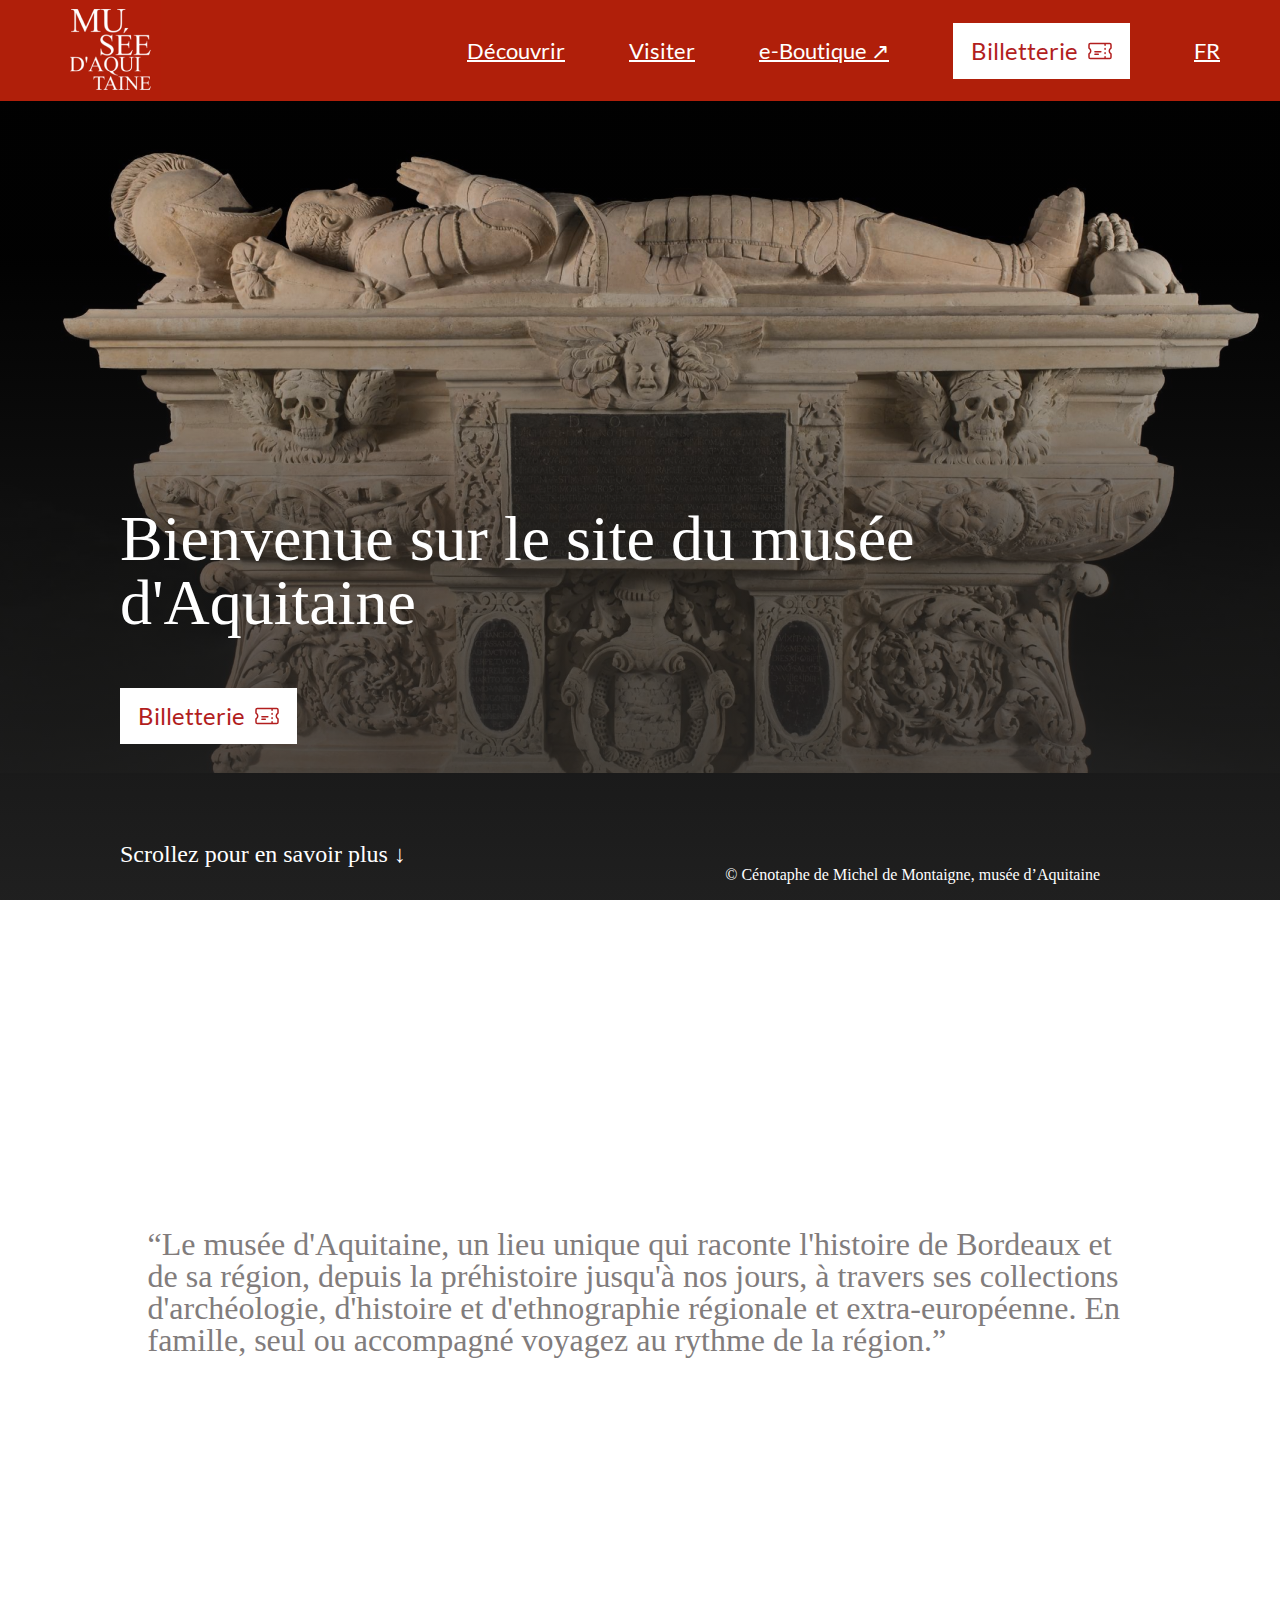
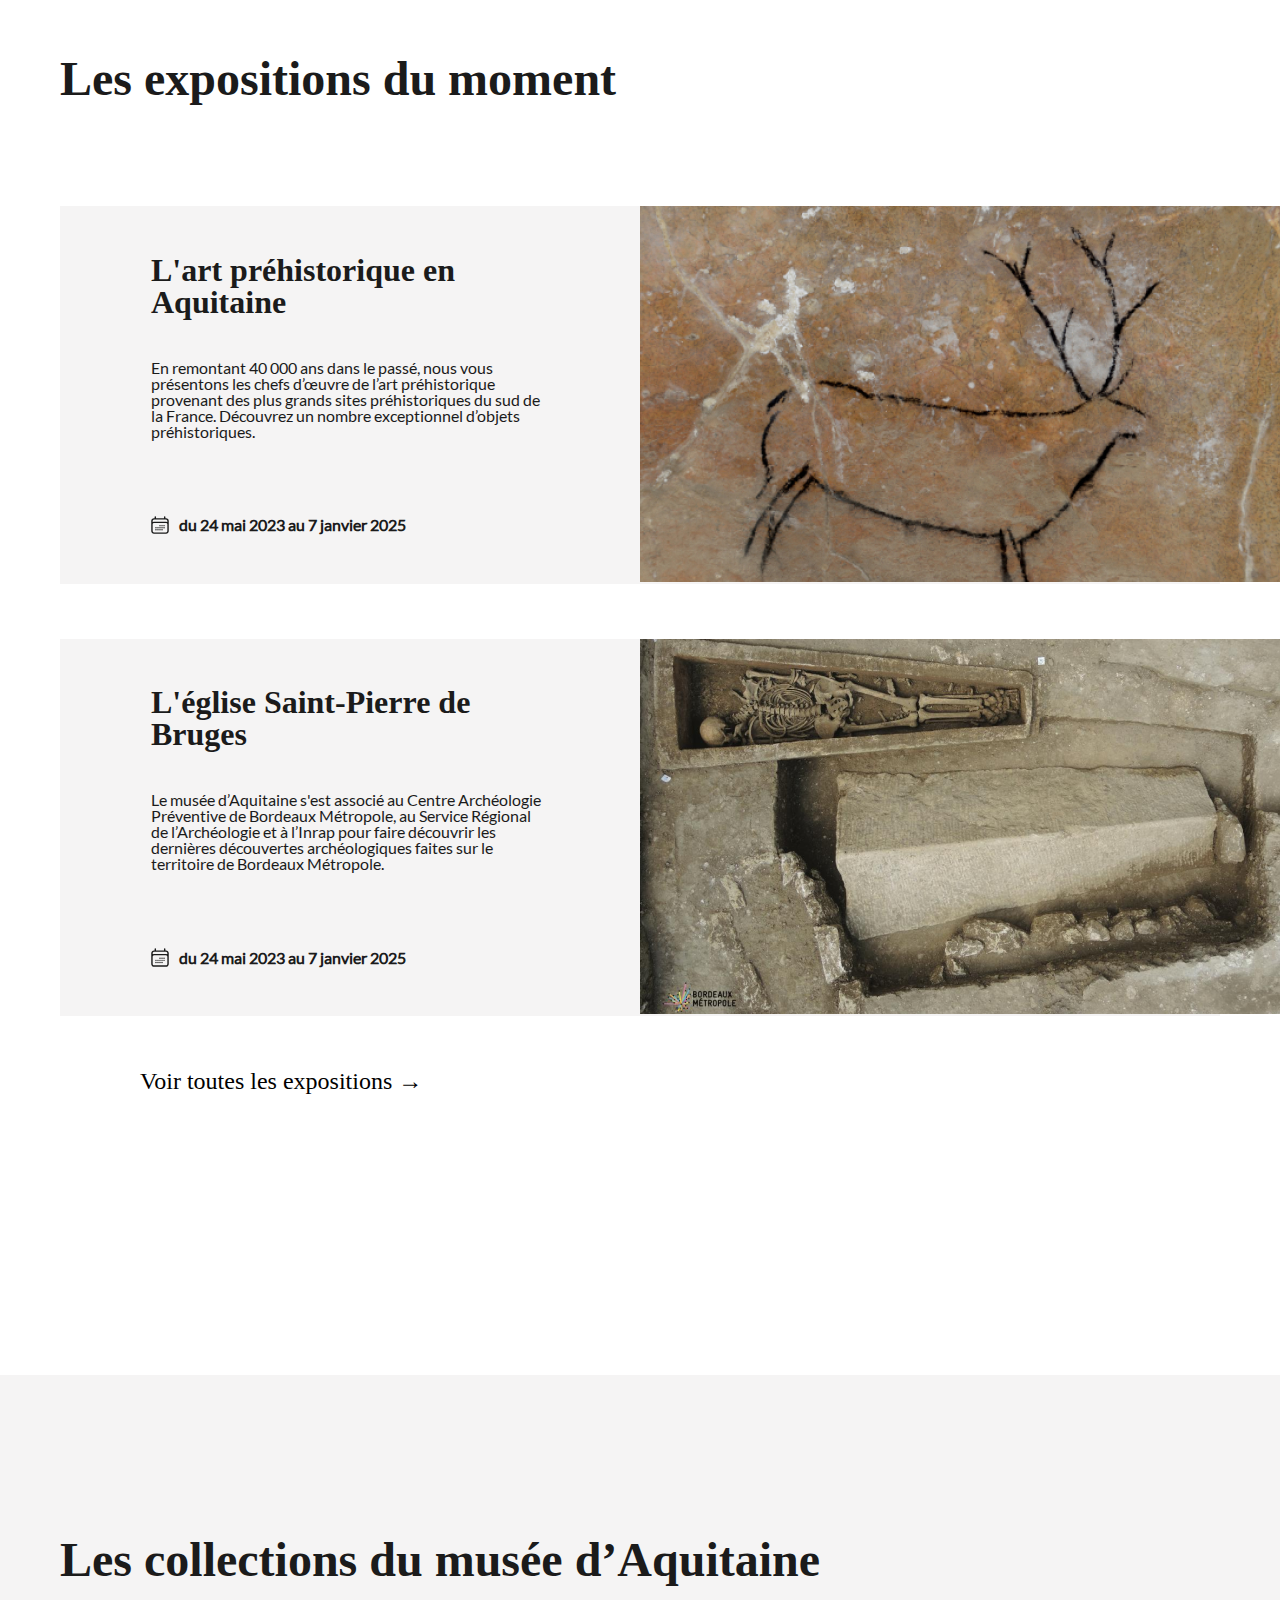
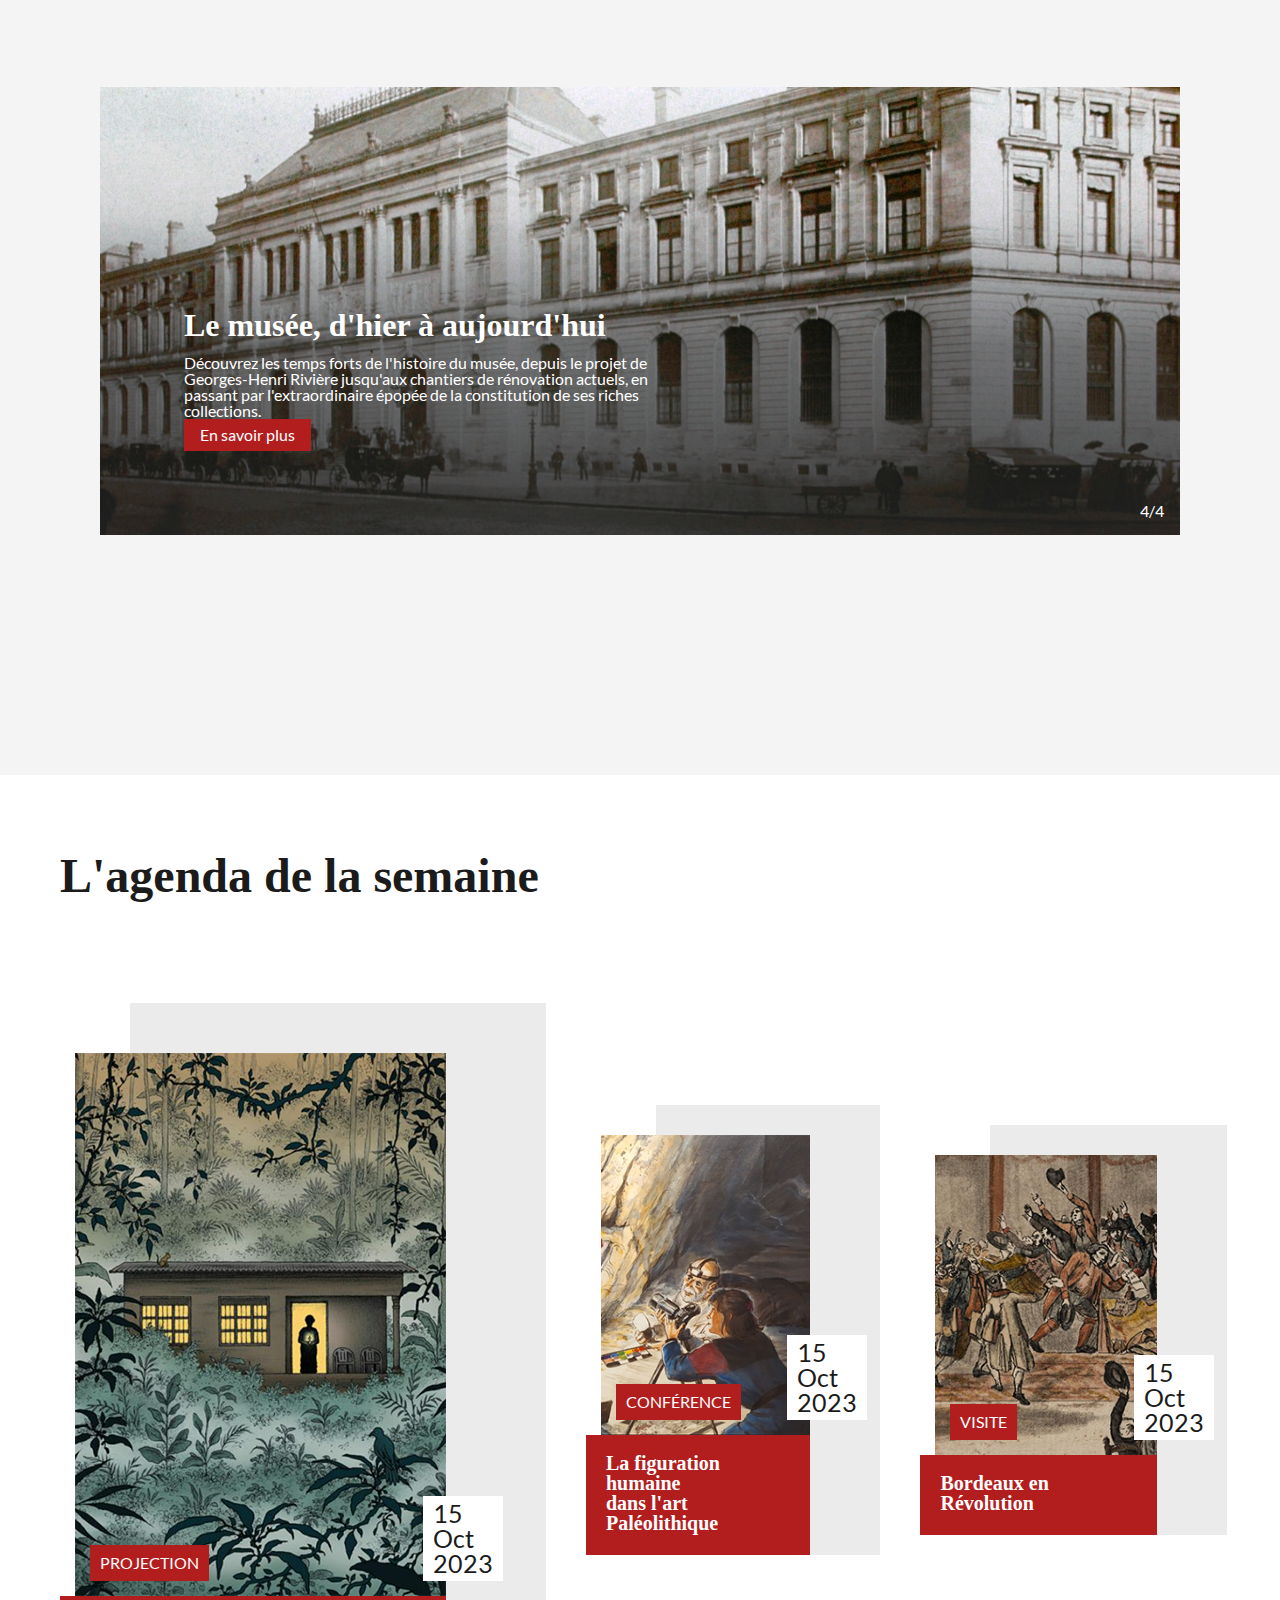
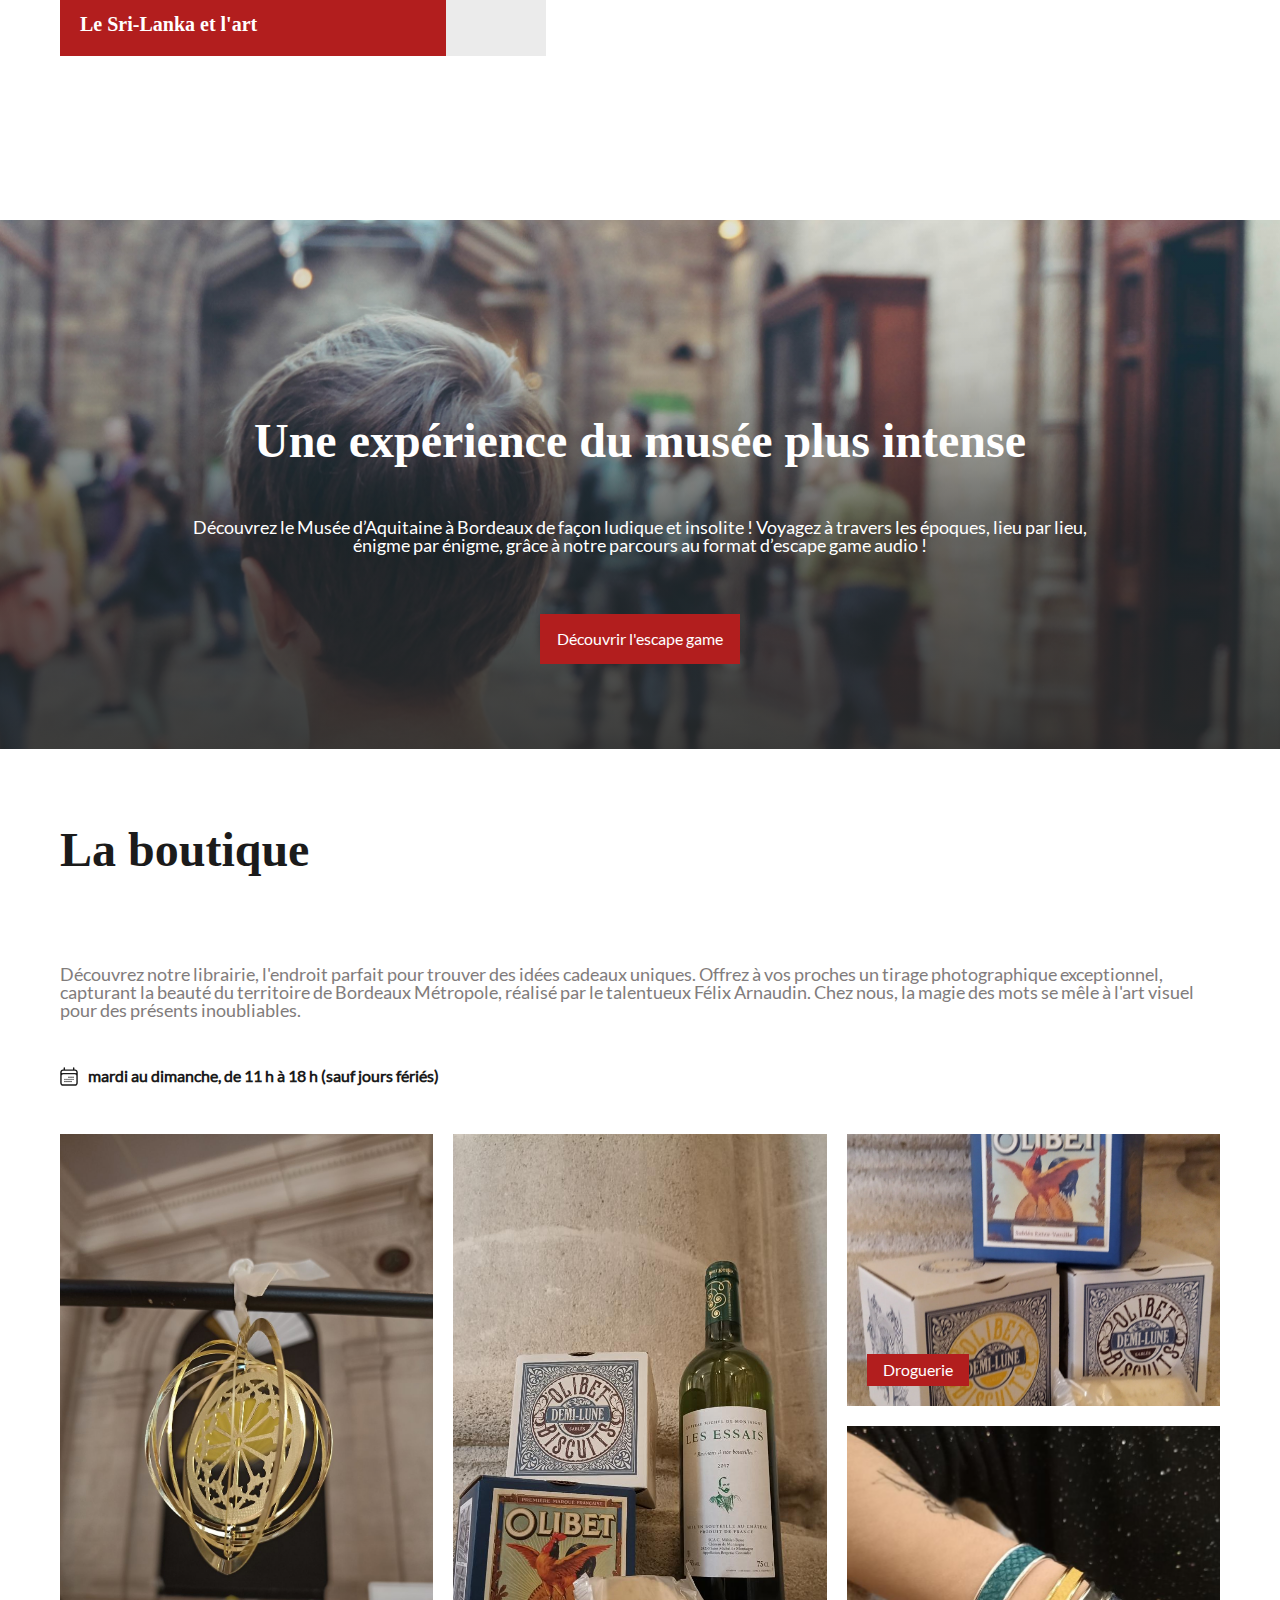
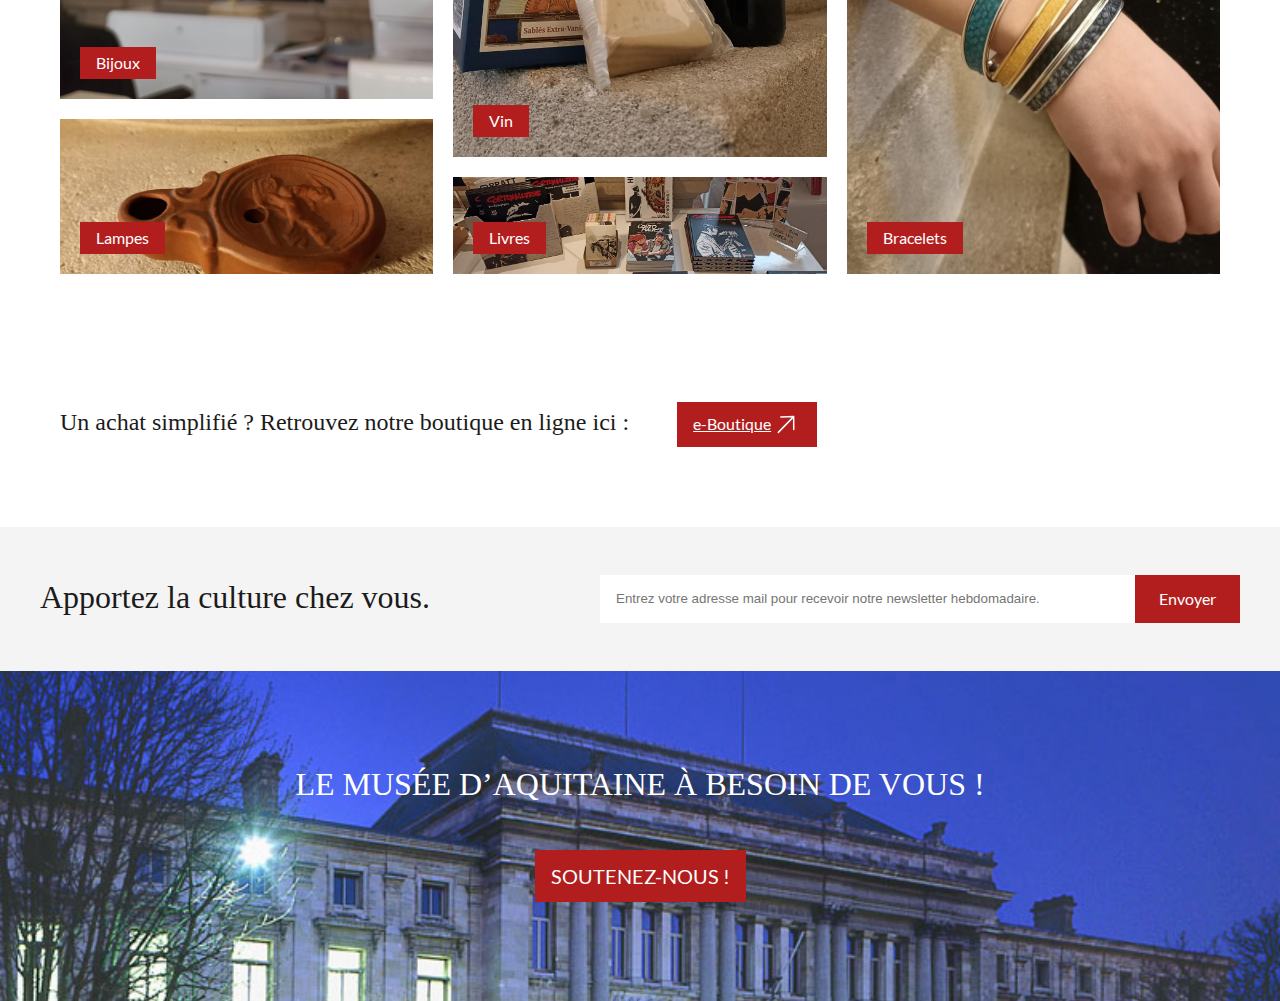
==== index.html @ 34575558 "Evening Edits of the day" ====
<!DOCTYPE html>
<html lang="fr">
  <head>
    <meta charset="UTF-8" />
    <meta name="viewport" content="width=device-width, initial-scale=1.0" />
    <title>Le musée d'Aquitaine</title>
    <link rel="icon" type="image/svg+xml" href="images/icons/logo_rouge.svg" />
    <link rel="stylesheet" href="reset.css" />
    <link rel="stylesheet" href="home.css" />
    <link rel="stylesheet" href="system.css" />
    <link rel="stylesheet" href="composants.css" />
  </head>
  <body>
    <header>
      <nav>
        <a href="/">
          <img src="images/icons/logo.png" alt="Le logo du musée d'Aquitaine" />
        </a>

        <ul>
          <li>
            <a href="/decouvrir">Découvrir</a>
          </li>
          <li>
            <a href="/visiter">Visiter</a>
          </li>
          <li>
            <a href="/e-boutique">e-Boutique ↗</a>
          </li>
          <li>
            <a
              class="billetterie-bouton"
              href="billetterie.html"
              target="_parent"
            >
              <span>Billetterie</span>
              <img src="images/icons/billetterie.svg" alt="" />
            </a>
          </li>
          <li>
            <a href="/langue">FR</a>
          </li>
        </ul>
      </nav>
    </header>
    <main>
      <section class="accueil">
        <div class="container">
          <div class="accueil-texte">
            <div>
              <h1 class="titre">Bienvenue sur le site du musée d'Aquitaine</h1>
              <a class="billetterie-bouton" href="billeterie.html">
                <span>Billetterie</span>
                <img src="images/icons/billetterie.svg" alt="" />
              </a>
              <a href="#" class="bouton-scoll"
                >Scrollez pour en savoir plus &downarrow;</a
              >
            </div>

            <p class="credit">
              &copy; Cénotaphe de Michel de Montaigne, musée d’Aquitaine
            </p>
          </div>
        </div>
      </section>
      <section>
        <div class="container">
          <blockquote class="citation">
            “Le musée d'Aquitaine, un lieu unique qui raconte l'histoire de
            Bordeaux et de sa région, depuis la préhistoire jusqu'à nos jours, à
            travers ses collections d'archéologie, d'histoire et d'ethnographie
            régionale et extra-européenne. En famille, seul ou accompagné
            voyagez au rythme de la région.”
          </blockquote>
        </div>
      </section>
      <section>
        <h2 class="titre-expo">Les expositions du moment</h2>
        <div class="cadre">
          <div class="text-expo">
            <div class="text-expo-content">
              <h3 class="espace">L'art préhistorique en Aquitaine</h3>
              <p class="text-expo espace-bas">
                En remontant 40 000 ans dans le passé, nous vous présentons les
                chefs d’œuvre de l’art préhistorique provenant des plus grands
                sites préhistoriques du sud de la France. Découvrez un nombre
                exceptionnel d’objets préhistoriques.
              </p>
              <p class="exposition-schedule">
                <img
                  class="calendrier"
                  src="images/icons/calendrier.svg"
                  alt="icone calendrier"
                />du 24 mai 2023 au 7 janvier 2025
              </p>
            </div>
          </div>
          <div class="img-expo">
            <img
              src="images/exposition-art.jpg"
              alt="exposition art préhistorique"
            />
          </div>
        </div>

        <div class="cadre">
          <div class="text-expo">
            <div class="text-expo-content">
              <h3 class="espace">L'église Saint-Pierre de Bruges</h3>
              <p class="text-expo espace-bas">
                Le musée d’Aquitaine s'est associé au Centre Archéologie
                Préventive de Bordeaux Métropole, au Service Régional de
                l’Archéologie et à l’Inrap pour faire découvrir les dernières
                découvertes archéologiques faites sur le territoire de Bordeaux
                Métropole.
              </p>
              <div>
                <p class="exposition-schedule">
                  <img
                    class="calendrier"
                    src="images/icons/calendrier.svg"
                    alt="icone calendrier"
                  />du 24 mai 2023 au 7 janvier 2025
                </p>
              </div>
            </div>
          </div>
          <div class="img-expo">
            <img
              src="images/exposition-eglise.jpg"
              alt="image de l'exposition sur l'art préhistorique présentée au musée d'aquitaine"
            />
          </div>
        </div>
        <a href="#" class="bouton-scoll2"
          >Voir toutes les expositions &RightArrow;</a
        >
      </section>
      <section class="collections">
        <h2>Les collections du musée d’Aquitaine</h2>
        <div>
          <article>
            <div class="collections-container">
              <h3>Le musée, d'hier à aujourd'hui</h3>
              <p class="collection-histoire-description">
                Découvrez les temps forts de l'histoire du musée, depuis le
                projet de Georges-Henri Rivière jusqu'aux chantiers de
                rénovation actuels, en passant par l'extraordinaire épopée de la
                constitution de ses riches collections.
              </p>
              <a href="#" class="bouton-rouge collection-savoir-plus"
                >En savoir plus</a
              >
            </div>
          </article>
          <!--
          <article>
            <div class="collections-container">
                <h3>Le musée, d'hier à aujourd'hui</h3>
                <p class="collection-histoire-description">
                Découvrez les temps forts de l'histoire du musée, depuis le projet
                de Georges-Henri Rivière jusqu'aux chantiers de rénovation
                actuels, en passant par l'extraordinaire épopée de la constitution
                de ses riches collections.
                </p>
                <a href="#" class="bouton-rouge collection-savoir-plus"
                >En savoir plus</a
                >
            </div>
          </article>
          -->
          <!-- 
          <article>
            <img src="" alt="" />
            <h3>Le musée, d'hier à aujourd'hui</h3>
            <p class="collection-histoire-description">
              Découvrez les temps forts de l'histoire du musée, depuis le projet
              de Georges-Henri Rivière jusqu'aux chantiers de rénovation
              actuels, en passant par l'extraordinaire épopée de la constitution
              de ses riches collections.
            </p>
            <a href="#" class="bouton-rouge collection-savoir-plus"
              >En savoir plus</a
            >
            <a href="#" class="bouton-gauche"> </a>
            <a href="#" class="bouton-droite"> </a>
            <span></span>
          </article>
          <div>
            <img src="" alt="" />
            <h3>Le musée, d'hier à aujourd'hui</h3>
            <p class="collection-histoire-description">
              Découvrez les temps forts de l'histoire du musée, depuis le projet
              de Georges-Henri Rivière jusqu'aux chantiers de rénovation
              actuels, en passant par l'extraordinaire épopée de la constitution
              de ses riches collections.
            </p>
            <a href="#" class="collection-savoir-plus">En savoir plus</a>
            <a href="#" class="bouton-gauche"> </a>
            <a href="#" class="bouton-droite"> </a>
            <span></span>
          </div>
          <div>
            <img src="" alt="" />
            <h3>Le musée, d'hier à aujourd'hui</h3>
            <p class="collection-histoire-description">
              Découvrez les temps forts de l'histoire du musée, depuis le projet
              de Georges-Henri Rivière jusqu'aux chantiers de rénovation
              actuels, en passant par l'extraordinaire épopée de la constitution
              de ses riches collections.
            </p>
            <a href="#" class="collection-savoir-plus">En savoir plus</a>
            <a href="#" class="bouton-gauche"> </a>
            <a href="#" class="bouton-droite"> </a>
            <span></span>
            -->
        </div>
      </section>
    <section class="agenda">
        <h2 class="expo">L'agenda de la semaine</h2>
          <div class="container agenda-events-list">
            <article class="agenda-event">
              <div class="agenda-event-infos">
                <img class="img-agenda1" src="images/agenda1.png" alt="Agenda 1">
                <p class="tag">Projection</p>
                <time>15 Oct 2023</time>
              </div>
              <h2>Le Sri-Lanka et l'art</h2>
            </article>
    
            <article class="agenda-event agenda-event-mini">
              <div class="agenda-event-infos">
                <img class="img-agenda2" src="images/agenda2.png" alt="Agenda 2">
                <p class="tag">Conférence</p>
                <time>15 Oct 2023</time>
              </div>
              <h2>La figuration humaine </br> dans l'art Paléolithique</h2>
            </article>
    
            <article class="agenda-event agenda-event-mini">
              <div class="agenda-event-infos">
                <img class="img-agenda3" src="images/agenda3.png" alt="Agenda 3">
                <p class="tag">Visite</p>
                <time>15 Oct 2023</time>
              </div>
              <h2>Bordeaux en Révolution</h2>
            </article>
          </div>
    </section> 
      <section class="escape-game">
        <h2>Une expérience du musée plus intense</h2>
        <p class="p-big">
          Découvrez le Musée d’Aquitaine à Bordeaux de façon ludique et insolite
          ! Voyagez à travers les époques, lieu par lieu, énigme par énigme,
          grâce à notre parcours au format d’escape game audio !
        </p>
        <a class="bouton">Découvrir l'escape game</a>
      </section>
      <section class="boutique">
        <div class="container">
          <h2>La boutique</h2>
          <p class="p-big">
            Découvrez notre librairie, l'endroit parfait pour trouver des idées
            cadeaux uniques. Offrez à vos proches un tirage photographique
            exceptionnel, capturant la beauté du territoire de Bordeaux
            Métropole, réalisé par le talentueux Félix Arnaudin. Chez nous, la
            magie des mots se mêle à l'art visuel pour des présents
            inoubliables.
          </p>
          <div class="time">
            <img
              class="calendrier"
              src="images/icons/calendrier.svg"
              alt="icone calendrier"
            />
            <p>mardi au dimanche, de 11 h à 18 h (sauf jours fériés)</p>
          </div>
          <div class="grid-container">
            <div class="img-container img-one">
                <span class="boutique-tag">Bijoux</span>
              <img
                class="img1"
                src="images/boutique1_bijoux.jpg"
                alt="bijou présentant la boutique"
              />
            </div>

            <div class="img-container img-two">
                <span class="boutique-tag">Vin</span>
                <img
                src="images/boutique2_vin.jpg"
                alt="photo du vin de la boutique"
              />
            </div>
  
            <div class="img-container img-three">
                <span class="boutique-tag">Droguerie</span>
                <img
                src="images/boutique3_droguerie.jpg"
                alt="photo des produits de la droguerie"
              />
            </div>
            <div class="img-container img-four">
                <span class="boutique-tag">Lampes</span>
                <img
                src="images/boutique4_lampes.jpg"
                alt="photo d'une lampe de la boutique"
              />
            </div>
            <div class="img-container img-five">
                <span class="boutique-tag">Livres</span>
                <img
                src="images/boutique5_livres.jpg"
                alt="photo d'un livre de la boutique"
              />
            </div>
            <div class="img-container img-six">
                <span class="boutique-tag">Bracelets</span>
                <img
                src="images/boutique6_bracelets.jpg"
                alt="photo de bracelets de la boutique"
              />
            </div>
          </div>
          <div class="e-shop">
            <h4>Un achat simplifié ? Retrouvez notre boutique en ligne ici :</h4>
            <a class="bouton" href="#">
                <span>e-Boutique</span>
                <img src="images/icons/fleche_externe.svg" alt="flèche externe">
            </a>
          </div>
        </div>
      </section>
    </main>
    <aside>
      <div class="newsletter">
        <h3>Apportez la culture chez vous.</h3>
        <div class="newsletter-box">
            <label for="input">
            </label>
          <input type="text" name="name" placeholder="Entrez votre adresse mail pour recevoir notre newsletter hebdomadaire.">
          <a class="newsletter-bouton" href="#">Envoyer</a>
        </div>
      </div>
      <div class="support-us">
            <p>Le musée d’Aquitaine à besoin de vous !</p>
            <a class="bouton-rouge" href="#">
                Soutenez-nous !
            </a>
        </div>
      </div>
    </aside>

  </body>
</html>
---- home.css ----
.accueil {
  background: no-repeat 120%
      linear-gradient(
        180deg,
        rgba(0, 0, 0, 0) 0%,
        rgba(5, 5, 5, 0.12) 28.62%,
        rgba(25, 25, 25, 0.58) 57.72%,
        rgba(37, 37, 37, 0.85) 100%
      ),
    url("images/accueil_img_cenotaphe.png");
  background-position: center 0%;
  color: #fff;
  height: 100vh;
  display: flex;
  align-items: flex-end;
}
.titre {
  max-width: 65rem;
}
.accueil-texte {
  max-width: 100%;
  position: relative;
  margin-bottom: 1rem;
}
.accueil .container {
  display: flex;
}
.accueil h1 {
  font-size: 4rem;
}
.billetterie-bouton {
  text-decoration: none;
  background-color: #fff;
  display: flex;
  width: fit-content;
  padding: 1rem 1.125rem;
  justify-content: center;
  align-items: center;
  gap: 0.625rem;
}
.accueil .billetterie-bouton {
  margin: 3.125rem 0 0 0;
}
.billetterie-bouton span {
  color: #b21e1e;
  font-family: "Lato", serif;
  font-size: 1.5rem;
  font-weight: 400;
}
.bouton-scoll {
  display: block;
  font-family: "Noto Serif KR";
  font-size: 1.5rem;
  color: #fff;
  text-decoration: none;
  margin-top: 6.25rem;
}
.credit {
  display: block;
  font-family: "Noto Serif KR";
  font-size: 1rem;
  text-align: end;
  margin-right: 3.75rem;
}
.citation {
  max-width: 61.563rem;
  margin-top: 15.625rem;
  margin-bottom: 13.75rem;
  margin-left: auto;
  margin-right: auto;
  color: #817c7c;
  font-family: "Noto Serif KR";
  font-size: 2rem;
  font-weight: 400;
}
.collections {
  background-color: #f5f4f4;
  height: 62.5rem;
  position: relative;
}
.collections h2 {
  padding-top: 10.25rem;
  padding-bottom: 6.25rem;
}
.collections article {
  color: #fff;
  display: flex;
  align-items: flex-end;
}
.collections-container {
  display: flex;
  align-items: flex-start;
  flex-direction: column;
  width: 29.75rem;
  margin: 0 0 5.25rem 5.25rem;
}
.collections article:nth-child(1) {
  position: relative;
  width: 67.5rem;
  height: 28rem;
  background: no-repeat
      linear-gradient(
        180deg,
        rgba(0, 0, 0, 0) 0%,
        rgba(5, 5, 5, 0.12) 28.62%,
        rgba(25, 25, 25, 0.58) 57.72%,
        rgba(37, 37, 37, 0.85) 100%
      ),
    100% / 100% url("images/collection1_hier.jpg");
  margin-left: auto;
  margin-right: auto;
}
.collections article:nth-child(1)::after {
  position: absolute;
  content: "4/4";
  bottom: 1rem;
  right: 1rem;
  color: #fff;
}
.collections article:nth-child(2) {
  position: absolute;
  top: 19.25rem;
  left: -58rem;
  width: 67.5rem;
  height: 28rem;
  background: no-repeat
      linear-gradient(
        180deg,
        rgba(0, 0, 0, 0) 0%,
        rgba(5, 5, 5, 0.12) 28.62%,
        rgba(25, 25, 25, 0.58) 57.72%,
        rgba(37, 37, 37, 0.85) 100%
      ),
    100% / 100% url("images/collection1_hier.jpg");
  margin-left: auto;
  margin-right: auto;
}
.collection-histoire-description {
  margin-top: 0.75rem;
}
.support-us {
  height: 20.625rem;
  text-align: center;
  text-transform: uppercase;
}
.collections {
  background-color: #f5f4f4;
}
.titre-expo {
    margin-bottom: 6.25rem;
}
.cadre {
  width: fit-content;
  background: #f5f4f4;
  margin-left: auto;
  margin-right: auto;
  margin-bottom: 55px;
  display: flex;
}
.espace {
  margin-bottom: 40px;
}
.espace-bas {
  margin-top: 40px;
}
.text-expo {
  display: flex;
  flex-direction: column;
  align-items: center;
  justify-content: center;
}
.img-expo {
  width: 50%;
}
.text-expo-content {
  padding: 0px 91px;
  font-weight: 400;
}
.exposition-schedule {
  display: flex;
  gap: 0.625rem;
  align-items: center;
  font-weight: 700;
  padding-top: 4.75rem;
}
.bouton-scoll2 {
  display: block;
  font-family: "Noto Serif KR";
  font-size: 1.5rem;
  color: black!important;
  text-decoration: none;
  margin-left: 80px;
  margin-bottom: 200px;
}

/**/

footer {
  background-color: #f1f1f1;
  padding: 10px;
  text-align: center;
}
.escape-game {
  padding: 0;
  margin: 10.25rem 0 0;
  background: no-repeat 100%
      linear-gradient(
        180deg,
        rgba(0, 0, 0, 0) 0%,
        rgba(5, 5, 5, 0.12) 28.62%,
        rgba(25, 25, 25, 0.58) 57.72%,
        rgba(37, 37, 37, 0.85) 100%
      ),
    url("images/escape-game.png");
  background-size: cover;
  background-position: center;
  height: 33.063rem;
}
.escape-game h2 {
  display: flex;
  justify-content: center;
  color: white;
  width: 61.563rem;
  margin-left: auto;
  margin-right: auto;
  padding-top: 200px;
  padding-bottom: 50px;
}
.escape-game p {
  justify-content: center;
  text-align: center;
  color: white;
  margin-left: auto;
  margin-right: auto;
  width: 900px;
  margin-bottom: 60px;
}
.escape-game a {
  display: flex;
  justify-content: center;
  align-items: center;
  color: white;
  margin-left: auto;
  margin-right: auto;
  background-color: #b21e1e;
  text-decoration: none;
  width: 200px;
  height: 50px;
}
.espace-bas-grand {
  margin-top: 200px;
}

.tag {
  background: #b21e1e;
  padding: 10px;
  text-transform: uppercase;
  color: white;
  margin: 0;
}

.agenda-events-list {
  display: flex;
  align-items: center;
  gap: 40px;
}

.agenda-event {
  display: flex;
  flex-direction: column;
  position: relative;
  padding-top: 50px;
  padding-right: 100px;
  margin-top: 6.25rem;
}

.agenda-event h2 {
  background: #b21e1e;
  padding: 20px;
  font-size: 20px;
  color: white;
  margin: 0;
}

.agenda-event time {
  background: white;
  color: #1B1B1B;
  font-size: 25px;
  padding: 5px 10px;
  width: 60px;
}

.agenda-event-infos {
  position: relative;
  margin-left: 15px;
}

.agenda-event-infos img {
  display: block;
}

.agenda-event-infos .tag {
  position: absolute;
  left: 15px;
  bottom: 15px;
}

.agenda-event-infos time {
  position: absolute;
  right: -57px;
  bottom: 15px;
}

.agenda-event::before {
  content: "";
  display: block;
  background: #ebebeb;
  position: absolute;
  left: 70px;
  top: 0px;
  right: 0px;
  bottom: 0;
  z-index: -1;
}

/* Version petite de la carte agenda */
.agenda-event-mini {
  padding-top: 30px;
  padding-right: 70px;
}

.agenda-event-mini img {
  max-height: 300px;
}

.boutique .p-big {
  padding-top: 5.5rem;
}
.boutique .time {
  margin-top: 3rem;
  font-weight: 700;
  display: flex;
  gap: 0.625rem;
  align-items: center;
}
.calendrier {
  width: 1.125rem;
}
.boutique .grid-container {
  margin-top: 3rem;
  display: grid;
  height: 46.25rem;
  gap: 1.25rem;
  grid-template-columns: repeat(3, 1fr);
  grid-template-rows: repeat(13, 1fr);
}
.boutique .grid-container img {
  object-fit: cover;
  height: 100%;
  width: 100%;
}
.img-container {
  background-color: blue;
  width: 100%;
  height: 100%;
  position: relative;
}
.boutique-tag {
  position: absolute;
  padding: 0.5rem 1rem;
  background-color: #b21e1e;
  color: #fff;
  content: "Bijoux";
  bottom: 1.25rem;
  left: 1.25rem;
}
.img-container .img-two::after {
  content: "Nourriture";
}
.img-one {
  grid-row: 1 / span 10;
}

.img-two {
  grid-row: 1 / span 11;
}

.img-three {
  grid-row: 1 / span 5;
}
.img-four {
  grid-row: 11 / -1;
}
.img-five {
  grid-row: 12 / -1;
}
.img-six {
  grid-row: 6 / -1;
}
.e-shop {
  margin-top: 8rem;
  display: flex;
  align-items: center;
}
.e-shop h4 {
  font-weight: 400;
}
.e-shop .bouton {
  display: flex;
  align-items: center;
  padding: 0.5rem 1rem;
  margin-left: 3rem;
}
.e-shop a,
a:visited {
  background-color: #b21e1e;
  color: #fff;
  text-decoration: underline;
}
.newsletter-box{
    width: 40rem;
    background-color: #fff;
}
.newsletter{
    background-color: #f5f4f4;
    display: flex;
    justify-content: space-between;
    align-items: center;
    padding: 3rem 2.5rem;
}

.newsletter h3{
    font-weight: 400;
}
.newsletter-bouton{
    padding: 2rem 1rem;
    margin-left: 1.5rem;
    padding: 1rem 1.5rem;
    background-color: #B21E1E;
    color: #fff;
    text-decoration: none;
}
input{
    width: 100%;
    padding: 1rem;
    border: none;
    
}
.support-us {
    padding: 0;
    background: url('images/support_fond.jpg'), linear-gradient(rgba(0, 0, 0, 0.685), rgba(0, 0, 0, 0.74));
    background-position: center 0%;
    background-size: cover;
    width: 100vw;
    position: relative;
    text-align: center;
    font-size: 2rem;
    font-family: 'Noto Serif KR', serif;
    color: #fff;
    display: flex;
    flex-direction: column;
    align-items: center;
    justify-content: center;

}
.support-us a{
    margin-top: 3rem;
    padding: 1rem 1rem;
    font-family: 'Lato', serif;
    font-size: 1.25rem;
}
---- system.css ----
@font-face {
    font-family: 'Noto Serif KR';
    src: url(polices/Noto_Serif_KR/NotoSerifKR-Regular.woff2);
}
@font-face {
    font-family: 'Lato';
    src: url(polices/Lato/Lato-Regular.woff2);
}

body{
    font-family: 'Lato', sans-serif;
    color: #1B1B1B;
    font-weight: 400;
}
section {
    overflow: hidden;
    padding: 0 3.75rem;
    margin: 5rem 0;
}
section:nth-child(1){
    margin: 0;
}
.container{
    max-width: 1940px;
    margin-left: auto;
    margin-right: auto;
}
h1{
    font-family: 'Noto Serif KR', serif;
    font-size: 3.5rem;
    font-weight: 400;
}
h2{
    font-size: 3rem;
    font-family: 'Noto Serif KR', serif;
}
h3{
    font-size: 2rem;
    font-family: 'Noto Serif KR', serif;
}
h4{
    font-size: 1.5rem;
    font-family: 'Noto Serif KR', serif;
}
.p-big{
    color: #817C7C;
    font-size: 1.125rem;
    font-family: 'Lato', sans-serif;
}
.p-medium{
    color: #817C7C;
    font-family: 'Lato', sans-serif;
}
.p-small{
    color: #817C7C;
    font-size: 0.875rem;
    font-family: 'Lato', sans-serif;
}
.survol{
    font-size: 1.125rem;
}
.newsletter-box{
    
    display: flex;
    align-items: center;
}
.bouton-rouge{
    padding: 0.5rem 1rem;
    background-color: #B21E1E;
    color: #fff;
    text-decoration: none;
}
---- composants.css ----
header {
  position: absolute;
  top: 0;
  min-width: 100vw;
  background-color: #b01f0a;
}

header nav {
  display: flex;
  justify-content: space-between;
  padding: 0 3.75rem;
}

header nav ul {
  list-style: none;
  display: flex;
  align-items: center;
  gap: 4rem;
}

header nav ul li a {
  color: white;
  text-decoration: solid underline #fff 0.125rem;
  font-size: 1.375rem;
  align-items: center;
}
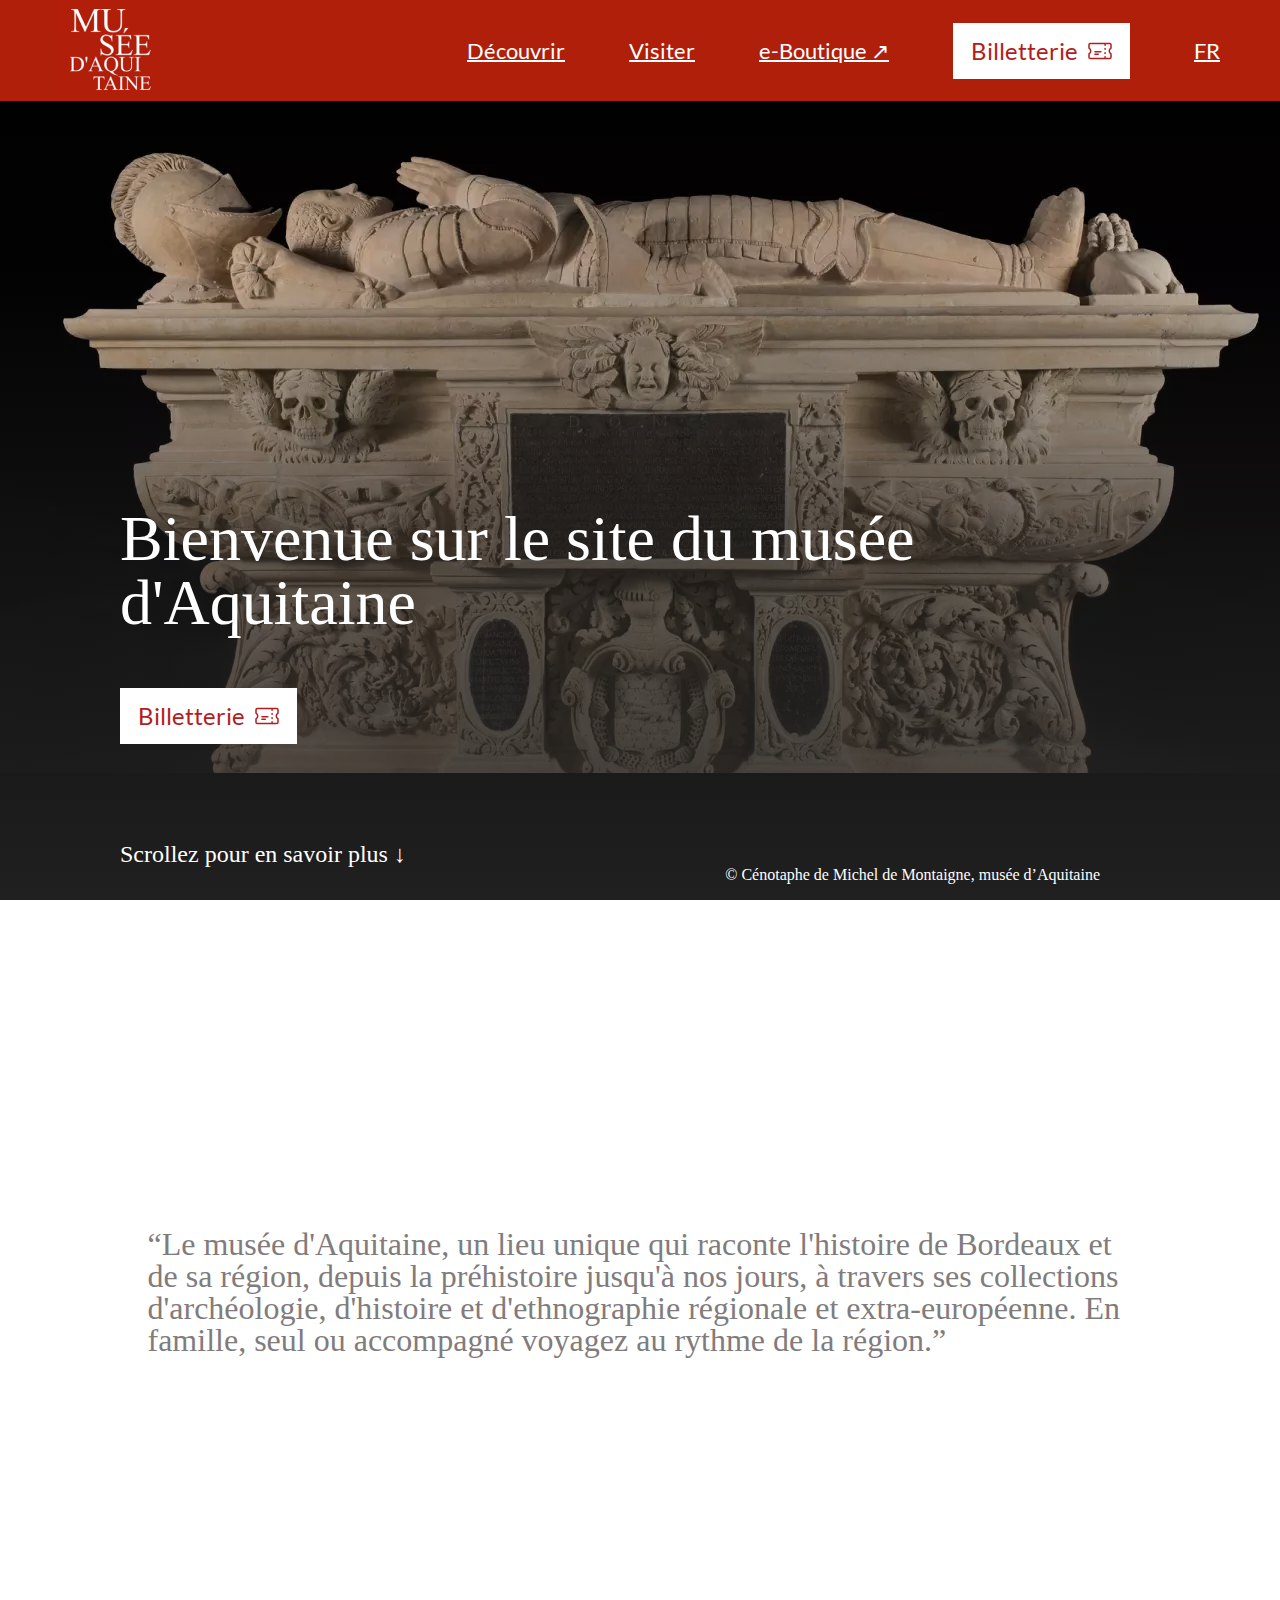
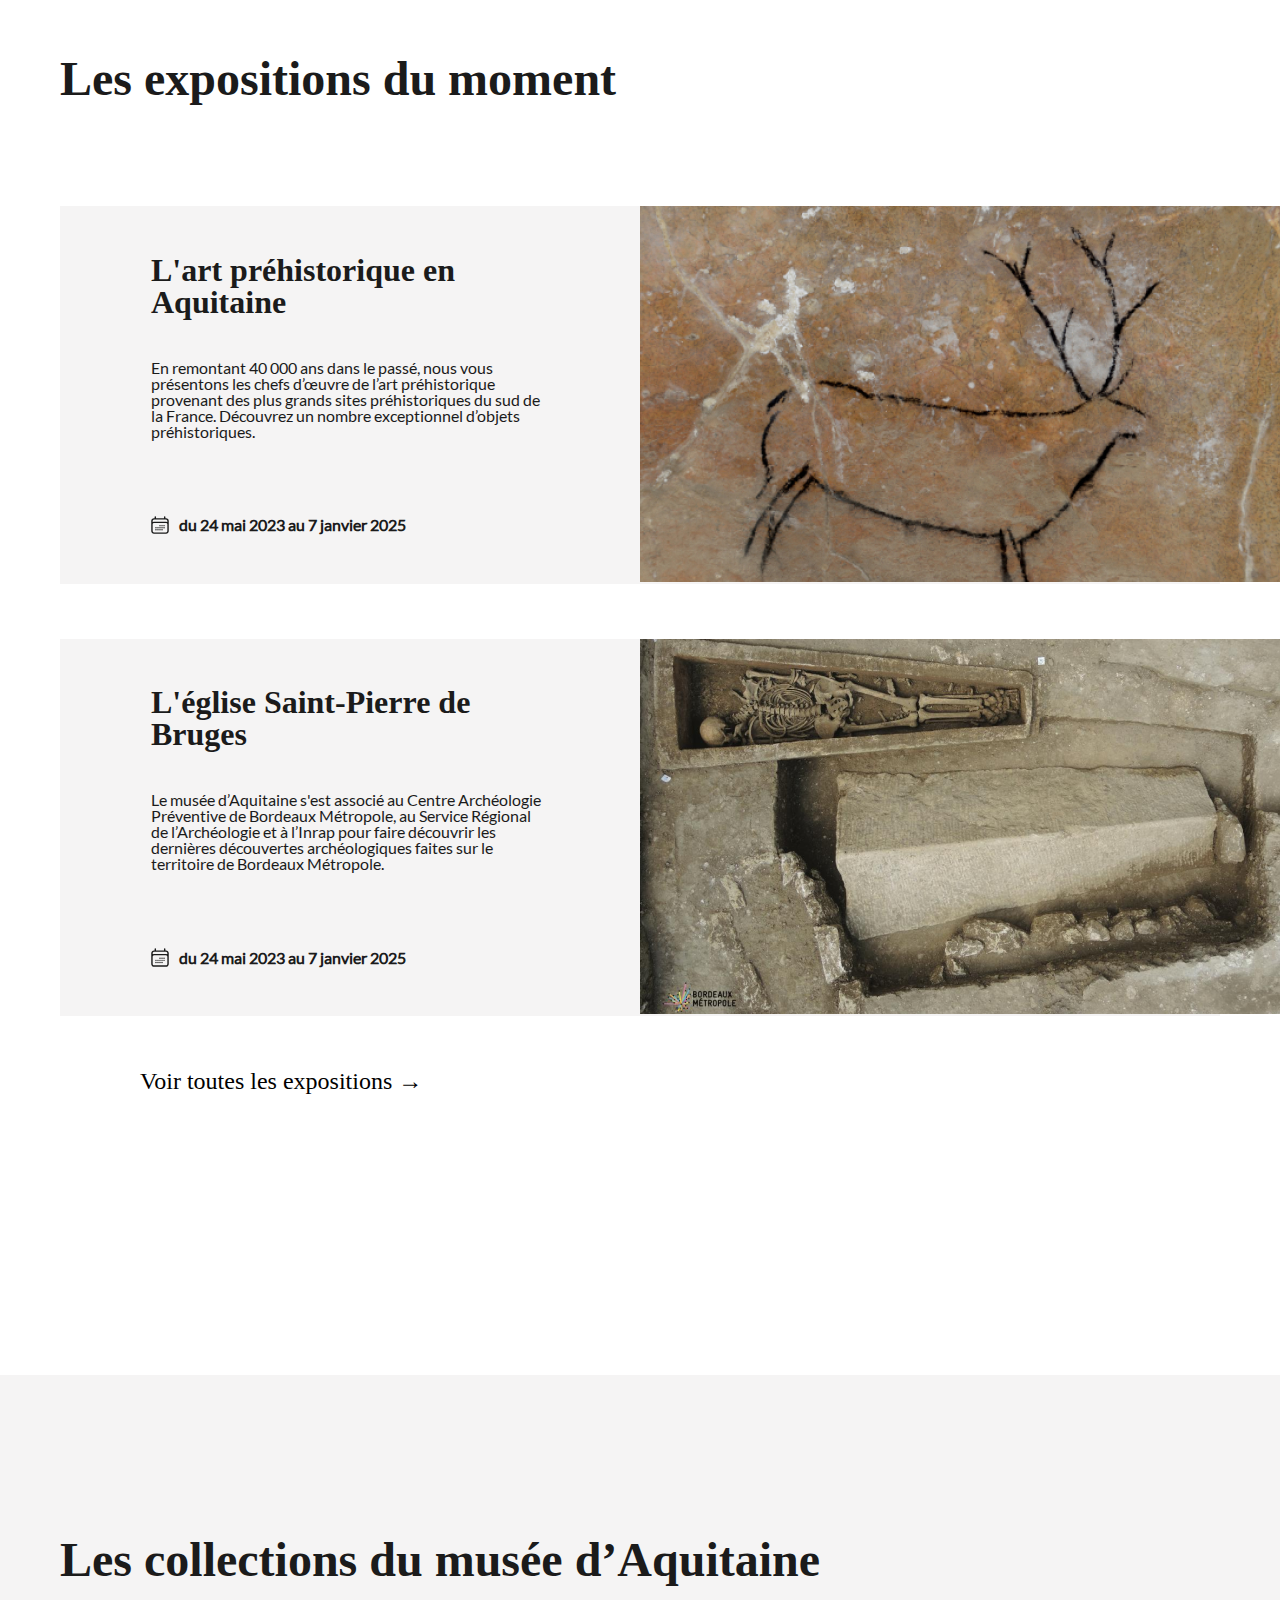
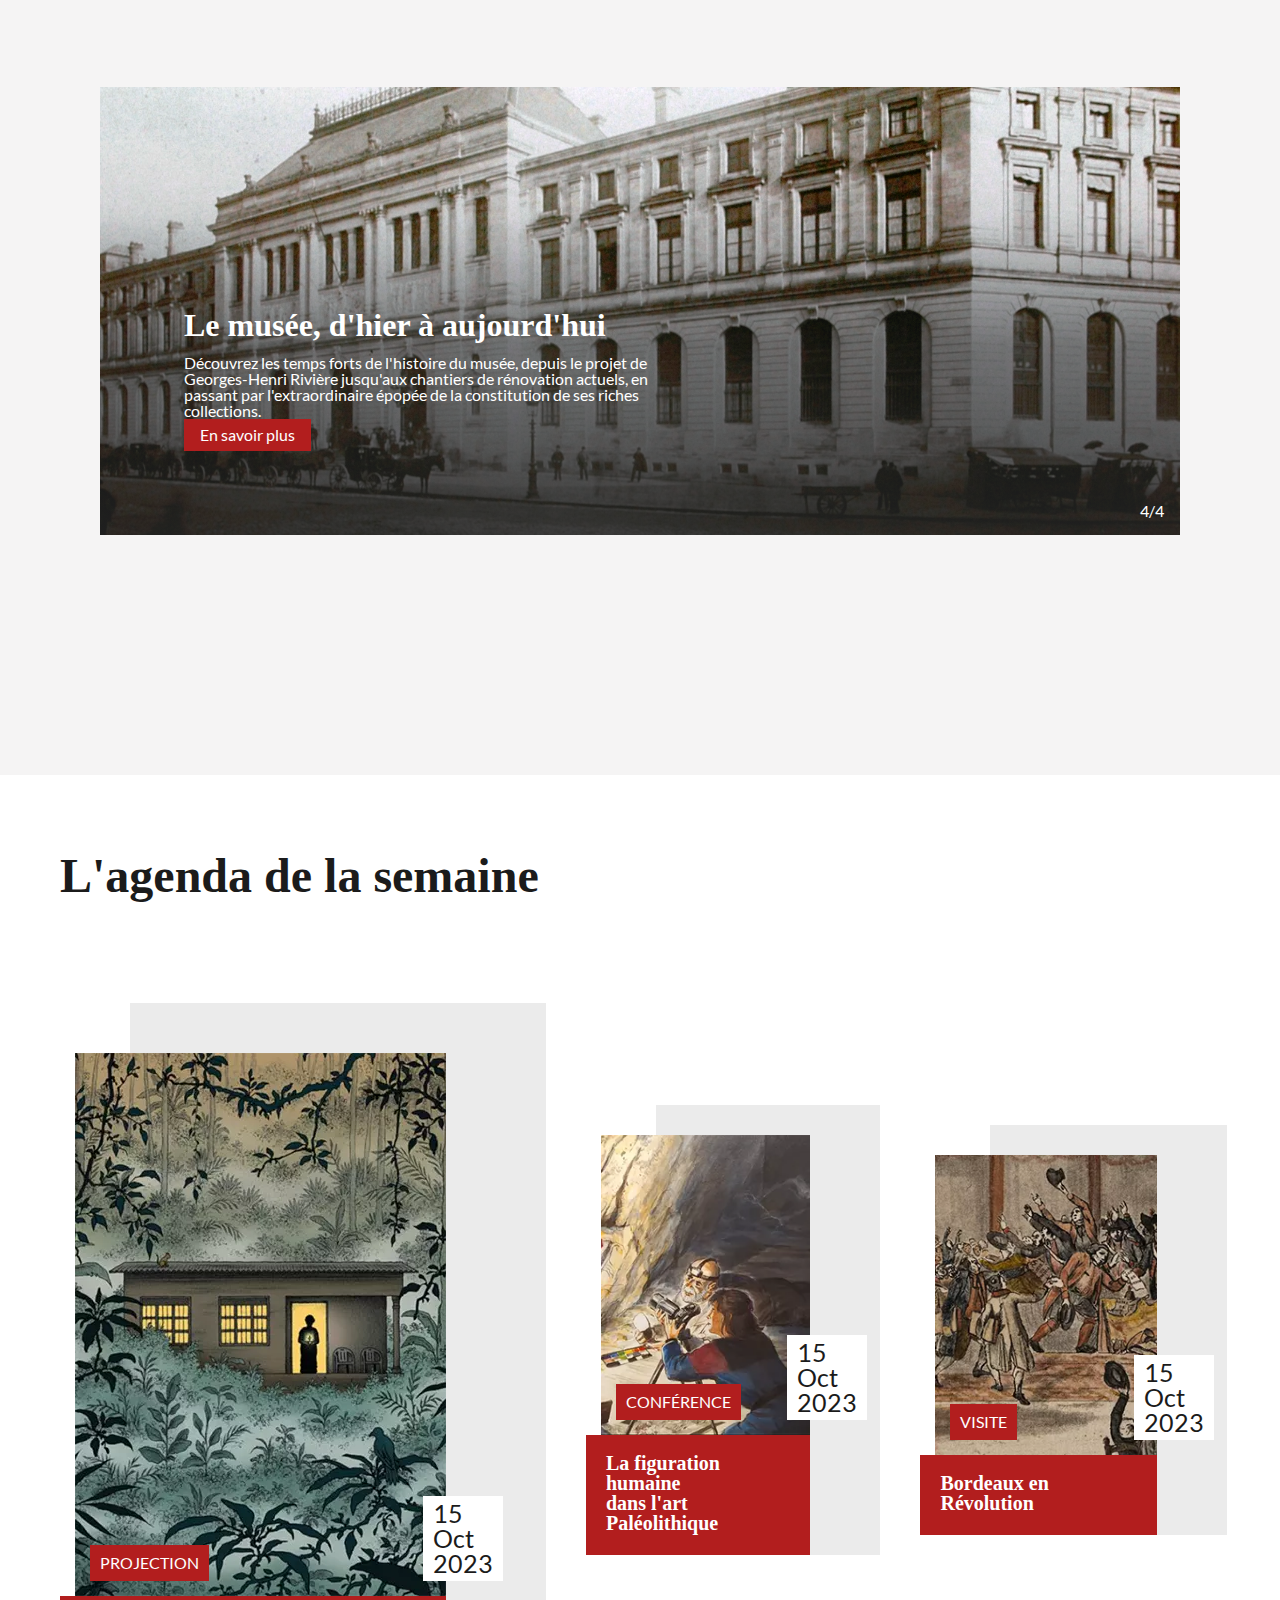
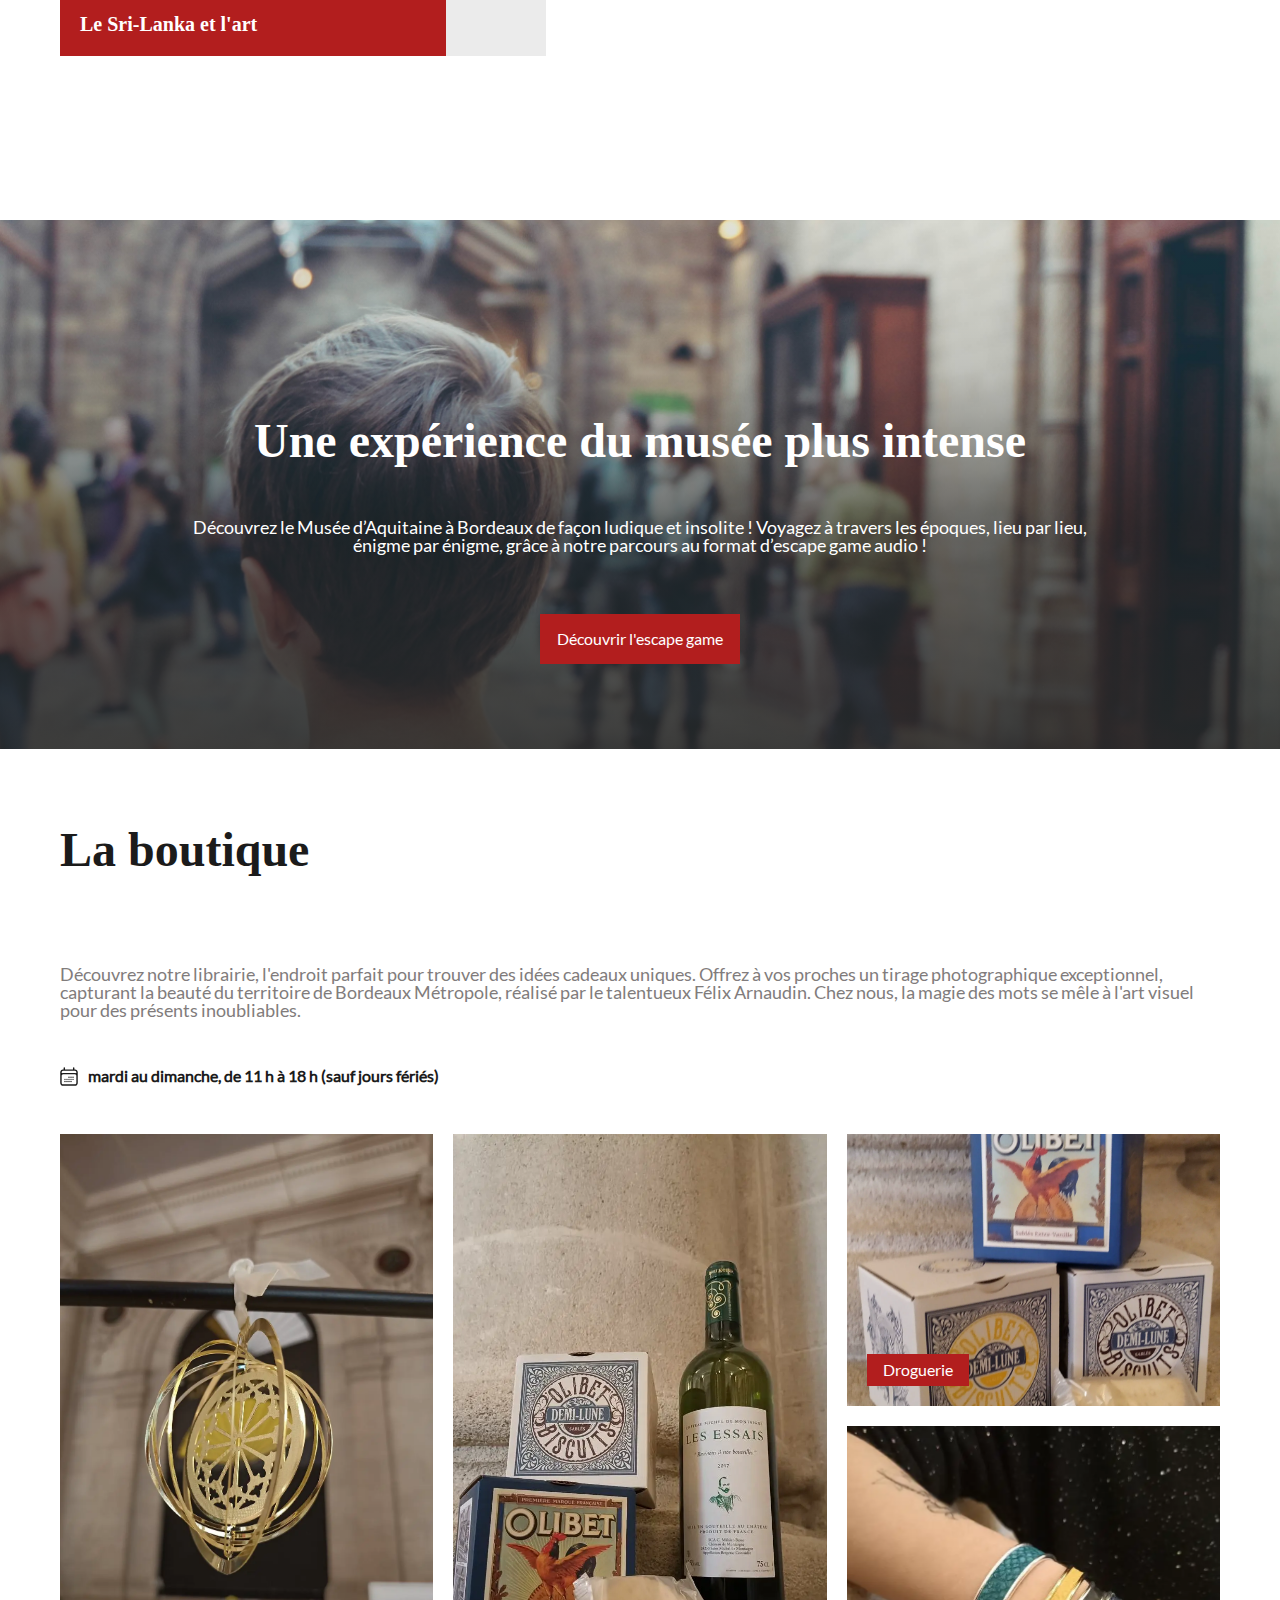
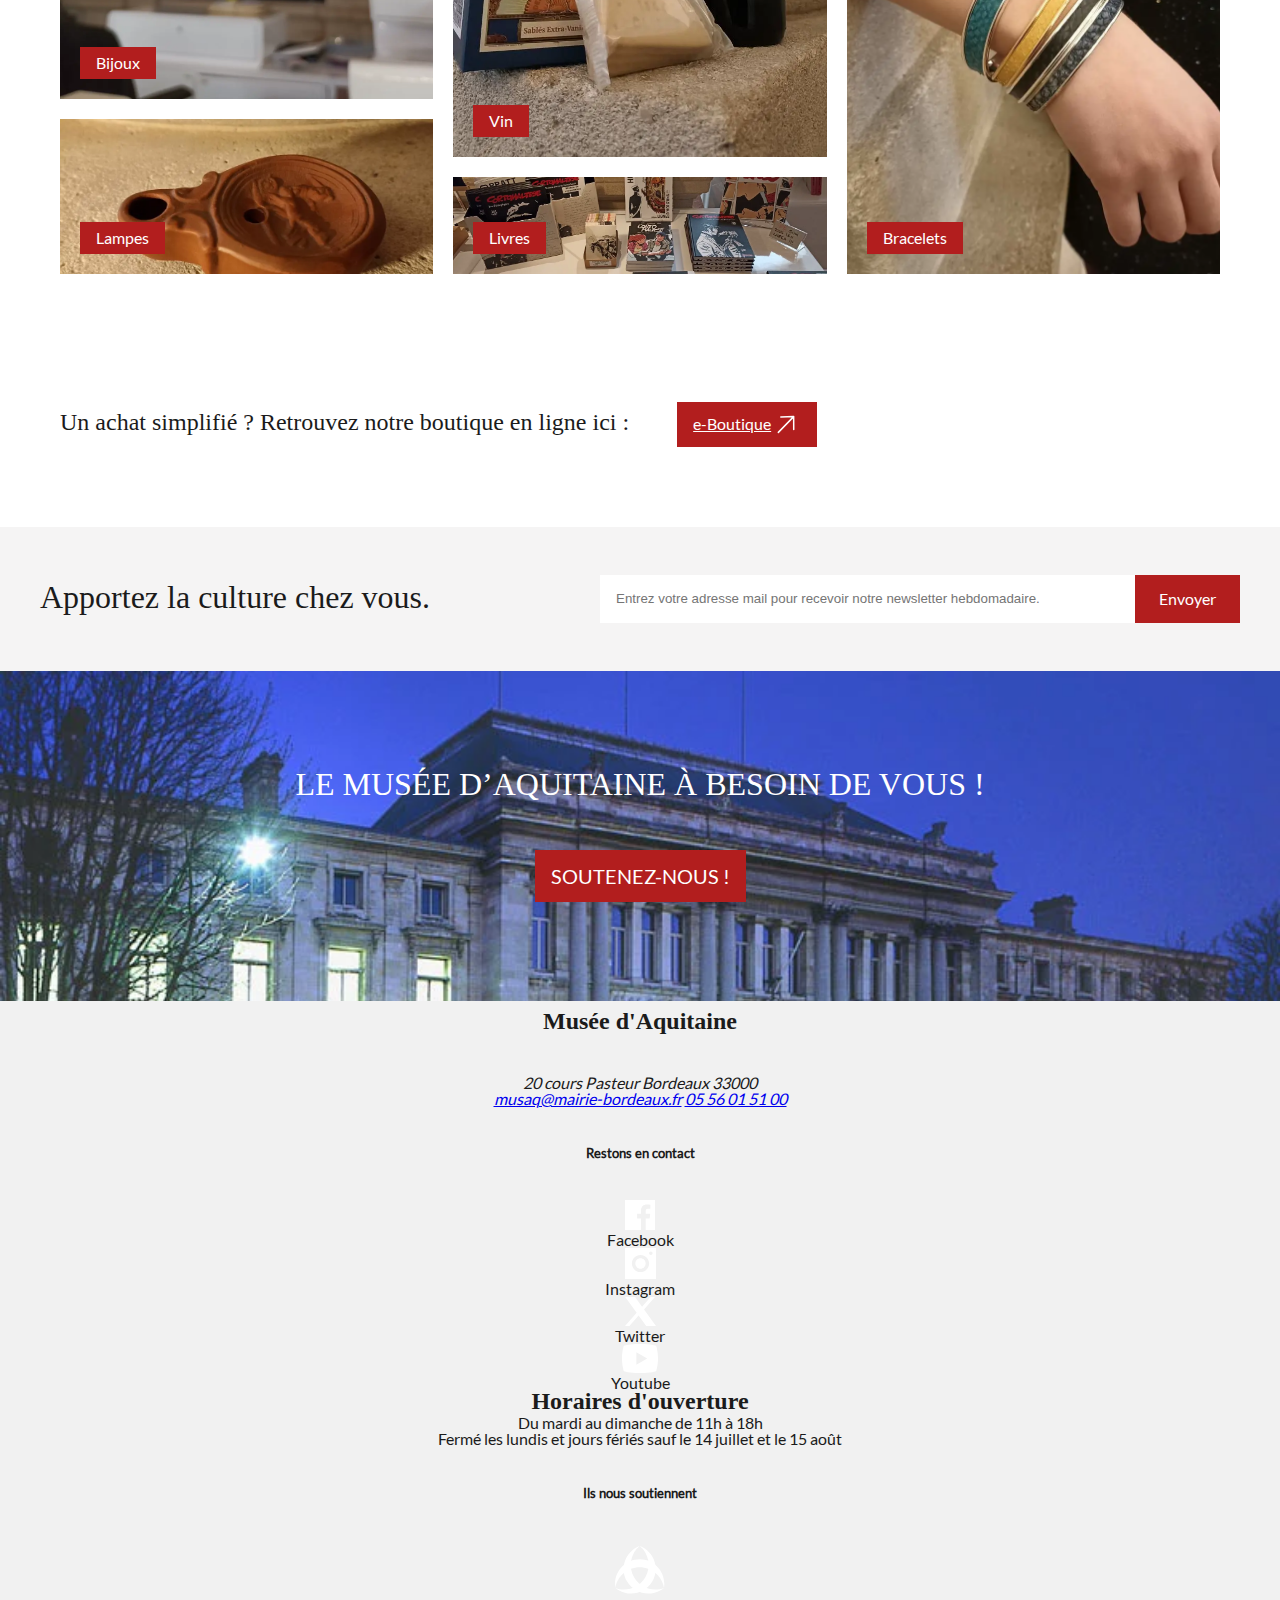
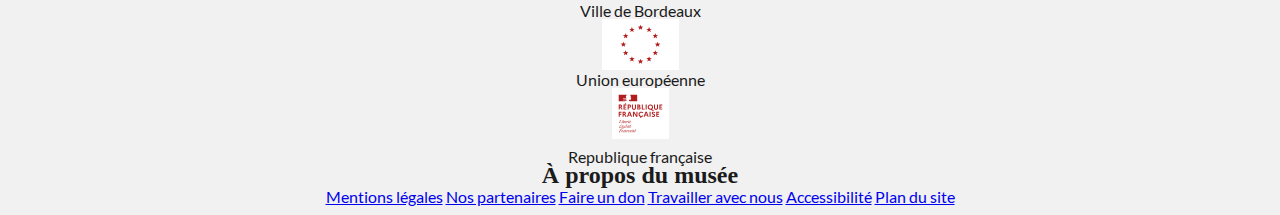
==== commit bab42407: "21h edit 19/10/2023" ====
--- a/index.html
+++ b/index.html
@@ -1,160 +1,141 @@
 <!DOCTYPE html>
 <html lang="fr">
-  <head>
-    <meta charset="UTF-8" />
-    <meta name="viewport" content="width=device-width, initial-scale=1.0" />
-    <title>Le musée d'Aquitaine</title>
-    <link rel="icon" type="image/svg+xml" href="images/icons/logo_rouge.svg" />
-    <link rel="stylesheet" href="reset.css" />
-    <link rel="stylesheet" href="home.css" />
-    <link rel="stylesheet" href="system.css" />
-    <link rel="stylesheet" href="composants.css" />
-  </head>
-  <body>
-    <header>
-      <nav>
-        <a href="/">
-          <img src="images/icons/logo.png" alt="Le logo du musée d'Aquitaine" />
-        </a>
-
-        <ul>
-          <li>
-            <a href="/decouvrir">Découvrir</a>
-          </li>
-          <li>
-            <a href="/visiter">Visiter</a>
-          </li>
-          <li>
-            <a href="/e-boutique">e-Boutique ↗</a>
-          </li>
-          <li>
-            <a
-              class="billetterie-bouton"
-              href="billetterie.html"
-              target="_parent"
-            >
+
+<head>
+  <meta charset="UTF-8" />
+  <meta name="viewport" content="width=device-width, initial-scale=1.0" />
+  <title>Le musée d'Aquitaine</title>
+  <link rel="icon" type="image/svg+xml" href="images/icons/logo_rouge.svg" />
+  <link rel="stylesheet" href="reset.css" />
+  <link rel="stylesheet" href="home.css" />
+  <link rel="stylesheet" href="system.css" />
+  <link rel="stylesheet" href="composants.css" />
+</head>
+
+<body>
+  <header>
+    <nav>
+      <a href="/">
+        <img src="images/icons/logo.png" alt="Le logo du musée d'Aquitaine" />
+      </a>
+
+      <ul>
+        <li>
+          <a href="/decouvrir">Découvrir</a>
+        </li>
+        <li>
+          <a href="/visiter">Visiter</a>
+        </li>
+        <li>
+          <a href="/e-boutique">e-Boutique ↗</a>
+        </li>
+        <li>
+          <a class="billetterie-bouton" href="billetterie.html" target="_parent">
+            <span>Billetterie</span>
+            <img src="images/icons/billetterie.svg" alt="" />
+          </a>
+        </li>
+        <li>
+          <a href="/langue">FR</a>
+        </li>
+      </ul>
+    </nav>
+  </header>
+  <main>
+    <section class="accueil">
+      <div class="container">
+        <div class="accueil-texte">
+          <div>
+            <h1 class="titre">Bienvenue sur le site du musée d'Aquitaine</h1>
+            <a class="billetterie-bouton" href="billeterie.html">
               <span>Billetterie</span>
               <img src="images/icons/billetterie.svg" alt="" />
             </a>
-          </li>
-          <li>
-            <a href="/langue">FR</a>
-          </li>
-        </ul>
-      </nav>
-    </header>
-    <main>
-      <section class="accueil">
-        <div class="container">
-          <div class="accueil-texte">
+            <a href="#" class="bouton-scoll">Scrollez pour en savoir plus &downarrow;</a>
+          </div>
+
+          <p class="credit">
+            &copy; Cénotaphe de Michel de Montaigne, musée d’Aquitaine
+          </p>
+        </div>
+      </div>
+    </section>
+    <section>
+      <div class="container">
+        <blockquote class="citation">
+          “Le musée d'Aquitaine, un lieu unique qui raconte l'histoire de
+          Bordeaux et de sa région, depuis la préhistoire jusqu'à nos jours, à
+          travers ses collections d'archéologie, d'histoire et d'ethnographie
+          régionale et extra-européenne. En famille, seul ou accompagné
+          voyagez au rythme de la région.”
+        </blockquote>
+      </div>
+    </section>
+    <section>
+      <h2 class="titre-expo">Les expositions du moment</h2>
+      <div class="cadre">
+        <div class="text-expo">
+          <div class="text-expo-content">
+            <h3 class="espace">L'art préhistorique en Aquitaine</h3>
+            <p class="text-expo espace-bas">
+              En remontant 40 000 ans dans le passé, nous vous présentons les
+              chefs d’œuvre de l’art préhistorique provenant des plus grands
+              sites préhistoriques du sud de la France. Découvrez un nombre
+              exceptionnel d’objets préhistoriques.
+            </p>
+            <p class="exposition-schedule">
+              <img class="calendrier" src="images/icons/calendrier.svg" alt="icone calendrier" />du 24 mai 2023 au 7
+              janvier 2025
+            </p>
+          </div>
+        </div>
+        <div class="img-expo">
+          <img src="images/exposition-art.webp" alt="exposition art préhistorique" />
+        </div>
+      </div>
+
+      <div class="cadre">
+        <div class="text-expo">
+          <div class="text-expo-content">
+            <h3 class="espace">L'église Saint-Pierre de Bruges</h3>
+            <p class="text-expo espace-bas">
+              Le musée d’Aquitaine s'est associé au Centre Archéologie
+              Préventive de Bordeaux Métropole, au Service Régional de
+              l’Archéologie et à l’Inrap pour faire découvrir les dernières
+              découvertes archéologiques faites sur le territoire de Bordeaux
+              Métropole.
+            </p>
             <div>
-              <h1 class="titre">Bienvenue sur le site du musée d'Aquitaine</h1>
-              <a class="billetterie-bouton" href="billeterie.html">
-                <span>Billetterie</span>
-                <img src="images/icons/billetterie.svg" alt="" />
-              </a>
-              <a href="#" class="bouton-scoll"
-                >Scrollez pour en savoir plus &downarrow;</a
-              >
-            </div>
-
-            <p class="credit">
-              &copy; Cénotaphe de Michel de Montaigne, musée d’Aquitaine
-            </p>
-          </div>
-        </div>
-      </section>
-      <section>
-        <div class="container">
-          <blockquote class="citation">
-            “Le musée d'Aquitaine, un lieu unique qui raconte l'histoire de
-            Bordeaux et de sa région, depuis la préhistoire jusqu'à nos jours, à
-            travers ses collections d'archéologie, d'histoire et d'ethnographie
-            régionale et extra-européenne. En famille, seul ou accompagné
-            voyagez au rythme de la région.”
-          </blockquote>
-        </div>
-      </section>
-      <section>
-        <h2 class="titre-expo">Les expositions du moment</h2>
-        <div class="cadre">
-          <div class="text-expo">
-            <div class="text-expo-content">
-              <h3 class="espace">L'art préhistorique en Aquitaine</h3>
-              <p class="text-expo espace-bas">
-                En remontant 40 000 ans dans le passé, nous vous présentons les
-                chefs d’œuvre de l’art préhistorique provenant des plus grands
-                sites préhistoriques du sud de la France. Découvrez un nombre
-                exceptionnel d’objets préhistoriques.
+              <p class="exposition-schedule">
+                <img class="calendrier" src="images/icons/calendrier.svg" alt="icone calendrier" />du 24 mai 2023 au 7
+                janvier 2025
               </p>
-              <p class="exposition-schedule">
-                <img
-                  class="calendrier"
-                  src="images/icons/calendrier.svg"
-                  alt="icone calendrier"
-                />du 24 mai 2023 au 7 janvier 2025
-              </p>
-            </div>
-          </div>
-          <div class="img-expo">
-            <img
-              src="images/exposition-art.jpg"
-              alt="exposition art préhistorique"
-            />
-          </div>
-        </div>
-
-        <div class="cadre">
-          <div class="text-expo">
-            <div class="text-expo-content">
-              <h3 class="espace">L'église Saint-Pierre de Bruges</h3>
-              <p class="text-expo espace-bas">
-                Le musée d’Aquitaine s'est associé au Centre Archéologie
-                Préventive de Bordeaux Métropole, au Service Régional de
-                l’Archéologie et à l’Inrap pour faire découvrir les dernières
-                découvertes archéologiques faites sur le territoire de Bordeaux
-                Métropole.
-              </p>
-              <div>
-                <p class="exposition-schedule">
-                  <img
-                    class="calendrier"
-                    src="images/icons/calendrier.svg"
-                    alt="icone calendrier"
-                  />du 24 mai 2023 au 7 janvier 2025
-                </p>
-              </div>
-            </div>
-          </div>
-          <div class="img-expo">
-            <img
-              src="images/exposition-eglise.jpg"
-              alt="image de l'exposition sur l'art préhistorique présentée au musée d'aquitaine"
-            />
-          </div>
-        </div>
-        <a href="#" class="bouton-scoll2"
-          >Voir toutes les expositions &RightArrow;</a
-        >
-      </section>
-      <section class="collections">
-        <h2>Les collections du musée d’Aquitaine</h2>
-        <div>
-          <article>
-            <div class="collections-container">
-              <h3>Le musée, d'hier à aujourd'hui</h3>
-              <p class="collection-histoire-description">
-                Découvrez les temps forts de l'histoire du musée, depuis le
-                projet de Georges-Henri Rivière jusqu'aux chantiers de
-                rénovation actuels, en passant par l'extraordinaire épopée de la
-                constitution de ses riches collections.
-              </p>
-              <a href="#" class="bouton-rouge collection-savoir-plus"
-                >En savoir plus</a
-              >
-            </div>
-          </article>
-          <!--
+            </div>
+          </div>
+        </div>
+        <div class="img-expo">
+          <img src="images/exposition-eglise.webp"
+            alt="image de l'exposition sur l'art préhistorique présentée au musée d'aquitaine" />
+        </div>
+      </div>
+      <a href="#" class="bouton-scoll2">Voir toutes les expositions &RightArrow;</a>
+    </section>
+    <section class="collections">
+      <h2>Les collections du musée d’Aquitaine</h2>
+      <div>
+        <article>
+          <div class="collections-container">
+            <h3>Le musée, d'hier à aujourd'hui</h3>
+            <p class="collection-histoire-description">
+              Découvrez les temps forts de l'histoire du musée, depuis le
+              projet de Georges-Henri Rivière jusqu'aux chantiers de
+              rénovation actuels, en passant par l'extraordinaire épopée de la
+              constitution de ses riches collections.
+            </p>
+            <a href="#" class="bouton-rouge collection-savoir-plus">En savoir plus</a>
+          </div>
+        </article>
+        <!--
           <article>
             <div class="collections-container">
                 <h3>Le musée, d'hier à aujourd'hui</h3>
@@ -170,7 +151,7 @@
             </div>
           </article>
           -->
-          <!-- 
+        <!-- 
           <article>
             <img src="" alt="" />
             <h3>Le musée, d'hier à aujourd'hui</h3>
@@ -215,142 +196,185 @@
             <a href="#" class="bouton-droite"> </a>
             <span></span>
             -->
-        </div>
-      </section>
+      </div>
+    </section>
     <section class="agenda">
-        <h2 class="expo">L'agenda de la semaine</h2>
-          <div class="container agenda-events-list">
-            <article class="agenda-event">
-              <div class="agenda-event-infos">
-                <img class="img-agenda1" src="images/agenda1.png" alt="Agenda 1">
-                <p class="tag">Projection</p>
-                <time>15 Oct 2023</time>
-              </div>
-              <h2>Le Sri-Lanka et l'art</h2>
-            </article>
-    
-            <article class="agenda-event agenda-event-mini">
-              <div class="agenda-event-infos">
-                <img class="img-agenda2" src="images/agenda2.png" alt="Agenda 2">
-                <p class="tag">Conférence</p>
-                <time>15 Oct 2023</time>
-              </div>
-              <h2>La figuration humaine </br> dans l'art Paléolithique</h2>
-            </article>
-    
-            <article class="agenda-event agenda-event-mini">
-              <div class="agenda-event-infos">
-                <img class="img-agenda3" src="images/agenda3.png" alt="Agenda 3">
-                <p class="tag">Visite</p>
-                <time>15 Oct 2023</time>
-              </div>
-              <h2>Bordeaux en Révolution</h2>
-            </article>
-          </div>
-    </section> 
-      <section class="escape-game">
-        <h2>Une expérience du musée plus intense</h2>
+      <h2 class="expo">L'agenda de la semaine</h2>
+      <div class="container agenda-events-list">
+        <article class="agenda-event">
+          <div class="agenda-event-infos">
+            <img class="img-agenda1" src="images/agenda1.webp" alt="Agenda 1">
+            <p class="tag">Projection</p>
+            <time>15 Oct 2023</time>
+          </div>
+          <h2>Le Sri-Lanka et l'art</h2>
+        </article>
+
+        <article class="agenda-event agenda-event-mini">
+          <div class="agenda-event-infos">
+            <img class="img-agenda2" src="images/agenda2.webp" alt="Agenda 2">
+            <p class="tag">Conférence</p>
+            <time>15 Oct 2023</time>
+          </div>
+          <h2>La figuration humaine </br> dans l'art Paléolithique</h2>
+        </article>
+
+        <article class="agenda-event agenda-event-mini">
+          <div class="agenda-event-infos">
+            <img class="img-agenda3" src="images/agenda3.webp" alt="Agenda 3">
+            <p class="tag">Visite</p>
+            <time>15 Oct 2023</time>
+          </div>
+          <h2>Bordeaux en Révolution</h2>
+        </article>
+      </div>
+    </section>
+    <section class="escape-game">
+      <h2>Une expérience du musée plus intense</h2>
+      <p class="p-big">
+        Découvrez le Musée d’Aquitaine à Bordeaux de façon ludique et insolite
+        ! Voyagez à travers les époques, lieu par lieu, énigme par énigme,
+        grâce à notre parcours au format d’escape game audio !
+      </p>
+      <a class="bouton">Découvrir l'escape game</a>
+    </section>
+    <section class="boutique">
+      <div class="container">
+        <h2>La boutique</h2>
         <p class="p-big">
-          Découvrez le Musée d’Aquitaine à Bordeaux de façon ludique et insolite
-          ! Voyagez à travers les époques, lieu par lieu, énigme par énigme,
-          grâce à notre parcours au format d’escape game audio !
+          Découvrez notre librairie, l'endroit parfait pour trouver des idées
+          cadeaux uniques. Offrez à vos proches un tirage photographique
+          exceptionnel, capturant la beauté du territoire de Bordeaux
+          Métropole, réalisé par le talentueux Félix Arnaudin. Chez nous, la
+          magie des mots se mêle à l'art visuel pour des présents
+          inoubliables.
         </p>
-        <a class="bouton">Découvrir l'escape game</a>
-      </section>
-      <section class="boutique">
-        <div class="container">
-          <h2>La boutique</h2>
-          <p class="p-big">
-            Découvrez notre librairie, l'endroit parfait pour trouver des idées
-            cadeaux uniques. Offrez à vos proches un tirage photographique
-            exceptionnel, capturant la beauté du territoire de Bordeaux
-            Métropole, réalisé par le talentueux Félix Arnaudin. Chez nous, la
-            magie des mots se mêle à l'art visuel pour des présents
-            inoubliables.
-          </p>
-          <div class="time">
-            <img
-              class="calendrier"
-              src="images/icons/calendrier.svg"
-              alt="icone calendrier"
-            />
-            <p>mardi au dimanche, de 11 h à 18 h (sauf jours fériés)</p>
-          </div>
-          <div class="grid-container">
-            <div class="img-container img-one">
-                <span class="boutique-tag">Bijoux</span>
-              <img
-                class="img1"
-                src="images/boutique1_bijoux.jpg"
-                alt="bijou présentant la boutique"
-              />
-            </div>
-
-            <div class="img-container img-two">
-                <span class="boutique-tag">Vin</span>
-                <img
-                src="images/boutique2_vin.jpg"
-                alt="photo du vin de la boutique"
-              />
-            </div>
-  
-            <div class="img-container img-three">
-                <span class="boutique-tag">Droguerie</span>
-                <img
-                src="images/boutique3_droguerie.jpg"
-                alt="photo des produits de la droguerie"
-              />
-            </div>
-            <div class="img-container img-four">
-                <span class="boutique-tag">Lampes</span>
-                <img
-                src="images/boutique4_lampes.jpg"
-                alt="photo d'une lampe de la boutique"
-              />
-            </div>
-            <div class="img-container img-five">
-                <span class="boutique-tag">Livres</span>
-                <img
-                src="images/boutique5_livres.jpg"
-                alt="photo d'un livre de la boutique"
-              />
-            </div>
-            <div class="img-container img-six">
-                <span class="boutique-tag">Bracelets</span>
-                <img
-                src="images/boutique6_bracelets.jpg"
-                alt="photo de bracelets de la boutique"
-              />
-            </div>
-          </div>
-          <div class="e-shop">
-            <h4>Un achat simplifié ? Retrouvez notre boutique en ligne ici :</h4>
-            <a class="bouton" href="#">
-                <span>e-Boutique</span>
-                <img src="images/icons/fleche_externe.svg" alt="flèche externe">
-            </a>
-          </div>
-        </div>
-      </section>
-    </main>
-    <aside>
-      <div class="newsletter">
-        <h3>Apportez la culture chez vous.</h3>
-        <div class="newsletter-box">
-            <label for="input">
-            </label>
-          <input type="text" name="name" placeholder="Entrez votre adresse mail pour recevoir notre newsletter hebdomadaire.">
-          <a class="newsletter-bouton" href="#">Envoyer</a>
-        </div>
-      </div>
-      <div class="support-us">
-            <p>Le musée d’Aquitaine à besoin de vous !</p>
-            <a class="bouton-rouge" href="#">
-                Soutenez-nous !
-            </a>
-        </div>
-      </div>
-    </aside>
-
-  </body>
-</html>
+        <div class="time">
+          <img class="calendrier" src="images/icons/calendrier.svg" alt="icone calendrier" />
+          <p>mardi au dimanche, de 11 h à 18 h (sauf jours fériés)</p>
+        </div>
+        <div class="grid-container">
+          <div class="img-container img-one">
+            <span class="boutique-tag">Bijoux</span>
+            <img class="img1" src="images/boutique1_bijoux.webp" alt="bijou présentant la boutique" />
+          </div>
+
+          <div class="img-container img-two">
+            <span class="boutique-tag">Vin</span>
+            <img src="images/boutique2_vin.webp" alt="photo du vin de la boutique" />
+          </div>
+
+          <div class="img-container img-three">
+            <span class="boutique-tag">Droguerie</span>
+            <img src="images/boutique3_droguerie.webp" alt="photo des produits de la droguerie" />
+          </div>
+          <div class="img-container img-four">
+            <span class="boutique-tag">Lampes</span>
+            <img src="images/boutique4_lampes.webp" alt="photo d'une lampe de la boutique" />
+          </div>
+          <div class="img-container img-five">
+            <span class="boutique-tag">Livres</span>
+            <img src="images/boutique5_livres.webp" alt="photo d'un livre de la boutique" />
+          </div>
+          <div class="img-container img-six">
+            <span class="boutique-tag">Bracelets</span>
+            <img src="images/boutique6_bracelets.webp" alt="photo de bracelets de la boutique" />
+          </div>
+        </div>
+        <div class="e-shop">
+          <h4>Un achat simplifié ? Retrouvez notre boutique en ligne ici :</h4>
+          <a class="bouton" href="#">
+            <span>e-Boutique</span>
+            <img src="images/icons/fleche_externe.svg" alt="flèche externe">
+          </a>
+        </div>
+      </div>
+    </section>
+  </main>
+  <aside>
+    <div class="newsletter">
+      <h3>Apportez la culture chez vous.</h3>
+      <div class="newsletter-box">
+        <label for="input">
+        </label>
+        <input type="text" name="name"
+          placeholder="Entrez votre adresse mail pour recevoir notre newsletter hebdomadaire.">
+        <a class="newsletter-bouton" href="#">Envoyer</a>
+      </div>
+    </div>
+    <div class="support-us">
+      <p>Le musée d’Aquitaine à besoin de vous !</p>
+      <a class="bouton-rouge" href="#">
+        Soutenez-nous !
+      </a>
+    </div>
+    </div>
+  </aside>
+
+  <footer>
+    <div>
+      <h4>Musée d'Aquitaine</h4>
+      <address>
+        <p class="espace-bas">20 cours Pasteur Bordeaux 33000</p>
+        <a class="socials" href="mailto:musaq@mairie-bordeaux.fr">musaq@mairie-bordeaux.fr</a>
+        <a class="socials" href="tel:+33556015100">05 56 01 51 00</a>
+      </address>
+      <h5 class="espace-bas">Restons en contact</h5>
+      <div class="text-and-reseaux espace-bas">
+        <div class="facebook">
+          <img src="images/facebook.svg" alt="pictogramme facebook">
+          <p>Facebook</p>
+        </div>
+        <div class="instagram">
+          <img src="images/insta.svg" alt="pictogramme instagram">
+          <p>Instagram</p>
+        </div>
+        <div class="twitter">
+          <img src="images/twitter.svg" alt="pictogramme Twitter">
+          <p>Twitter</p>
+        </div>
+        <div class="youtube">
+          <img src="images/youtube.svg" alt="pictogramme Youtube">
+          <p>Youtube</p>
+        </div>
+      </div>
+    </div>
+    <div>
+      <h4 class="espace-gauche">Horaires d'ouverture</h4>
+      <ul class="espace-gauche espace-bas-horaires">
+        <li>Du mardi au dimanche de 11h à 18h</li>
+        <li>Fermé les lundis et jours fériés sauf le 14 juillet et le 15 août</li>
+        <div class="soutiennent">
+          <h5 class="espace-bas">Ils nous soutiennent</h5>
+          <div class=" espace-bas soutien">
+            <div>
+              <img src="images/picto-bdx.svg" alt="pictogramme ville bordeaux">
+              <p>Ville de Bordeaux</p>
+            </div>
+            <div class="europe">
+              <img src="images/Flag_of_Europe.svg" alt="pictogramme Union Europenne">
+              <p>Union européenne</p>
+            </div>
+            <div>
+              <img src="images/Republique-francaise-logo.svg" alt="pictogramme republique francaise ">
+              <p>Republique française</p>
+            </div>
+          </div>
+        </div>
+      </ul>
+    </div>
+    <div class="apropos espace-gauche">
+      <h4>À propos du musée</h4>
+      <div class="espace-a-propo">
+        <a href="#">Mentions légales</a>
+        <a class="espace-a-propos" href="#">Nos partenaires</a>
+        <a class="espace-a-propos" href="#">Faire un don</a>
+        <a class="espace-a-propos" href="#">Travailler avec nous</a>
+        <a class="espace-a-propos" href="#">Accessibilité</a>
+        <a class="espace-a-propos" href="#">Plan du site</a>
+      </div>
+    </div>
+  </footer>
+</body>
+
+</html>--- a/home.css
+++ b/home.css
@@ -7,7 +7,7 @@
         rgba(25, 25, 25, 0.58) 57.72%,
         rgba(37, 37, 37, 0.85) 100%
       ),
-    url("images/accueil_img_cenotaphe.png");
+    url("images/accueil-img-cenotaphe.webp");
   background-position: center 0%;
   color: #fff;
   height: 100vh;
@@ -106,7 +106,7 @@
         rgba(25, 25, 25, 0.58) 57.72%,
         rgba(37, 37, 37, 0.85) 100%
       ),
-    100% / 100% url("images/collection1_hier.jpg");
+    100% / 100% url("images/collection1_hier.webp");
   margin-left: auto;
   margin-right: auto;
 }
@@ -131,7 +131,7 @@
         rgba(25, 25, 25, 0.58) 57.72%,
         rgba(37, 37, 37, 0.85) 100%
       ),
-    100% / 100% url("images/collection1_hier.jpg");
+    100% / 100% url("images/collection1_hier.webp");
   margin-left: auto;
   margin-right: auto;
 }
@@ -211,7 +211,7 @@
         rgba(25, 25, 25, 0.58) 57.72%,
         rgba(37, 37, 37, 0.85) 100%
       ),
-    url("images/escape-game.png");
+    url("images/escape-game.webp");
   background-size: cover;
   background-position: center;
   height: 33.063rem;
@@ -448,7 +448,7 @@
 }
 .support-us {
     padding: 0;
-    background: url('images/support_fond.jpg'), linear-gradient(rgba(0, 0, 0, 0.685), rgba(0, 0, 0, 0.74));
+    background: url('images/support_fond.webp'), linear-gradient(rgba(0, 0, 0, 0.685), rgba(0, 0, 0, 0.74));
     background-position: center 0%;
     background-size: cover;
     width: 100vw;
@@ -469,3 +469,4 @@
     font-family: 'Lato', serif;
     font-size: 1.25rem;
 }
+
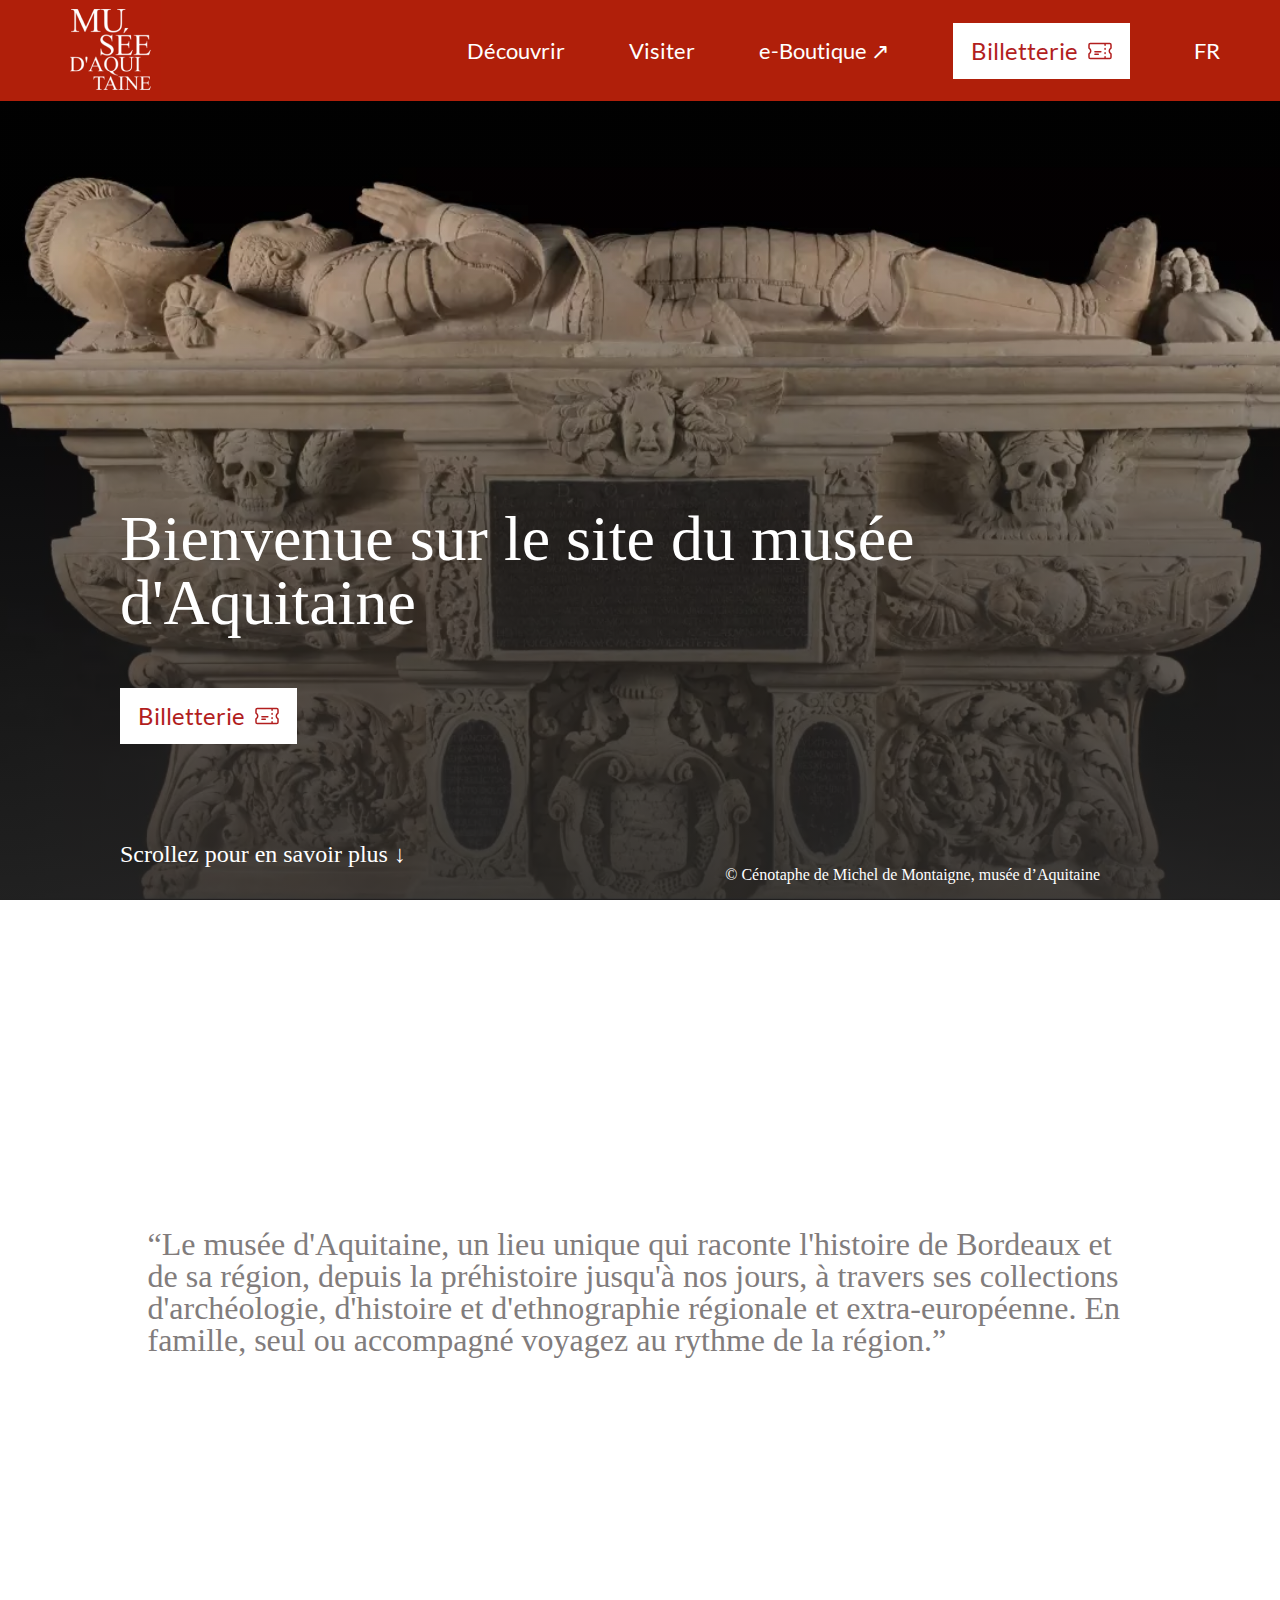
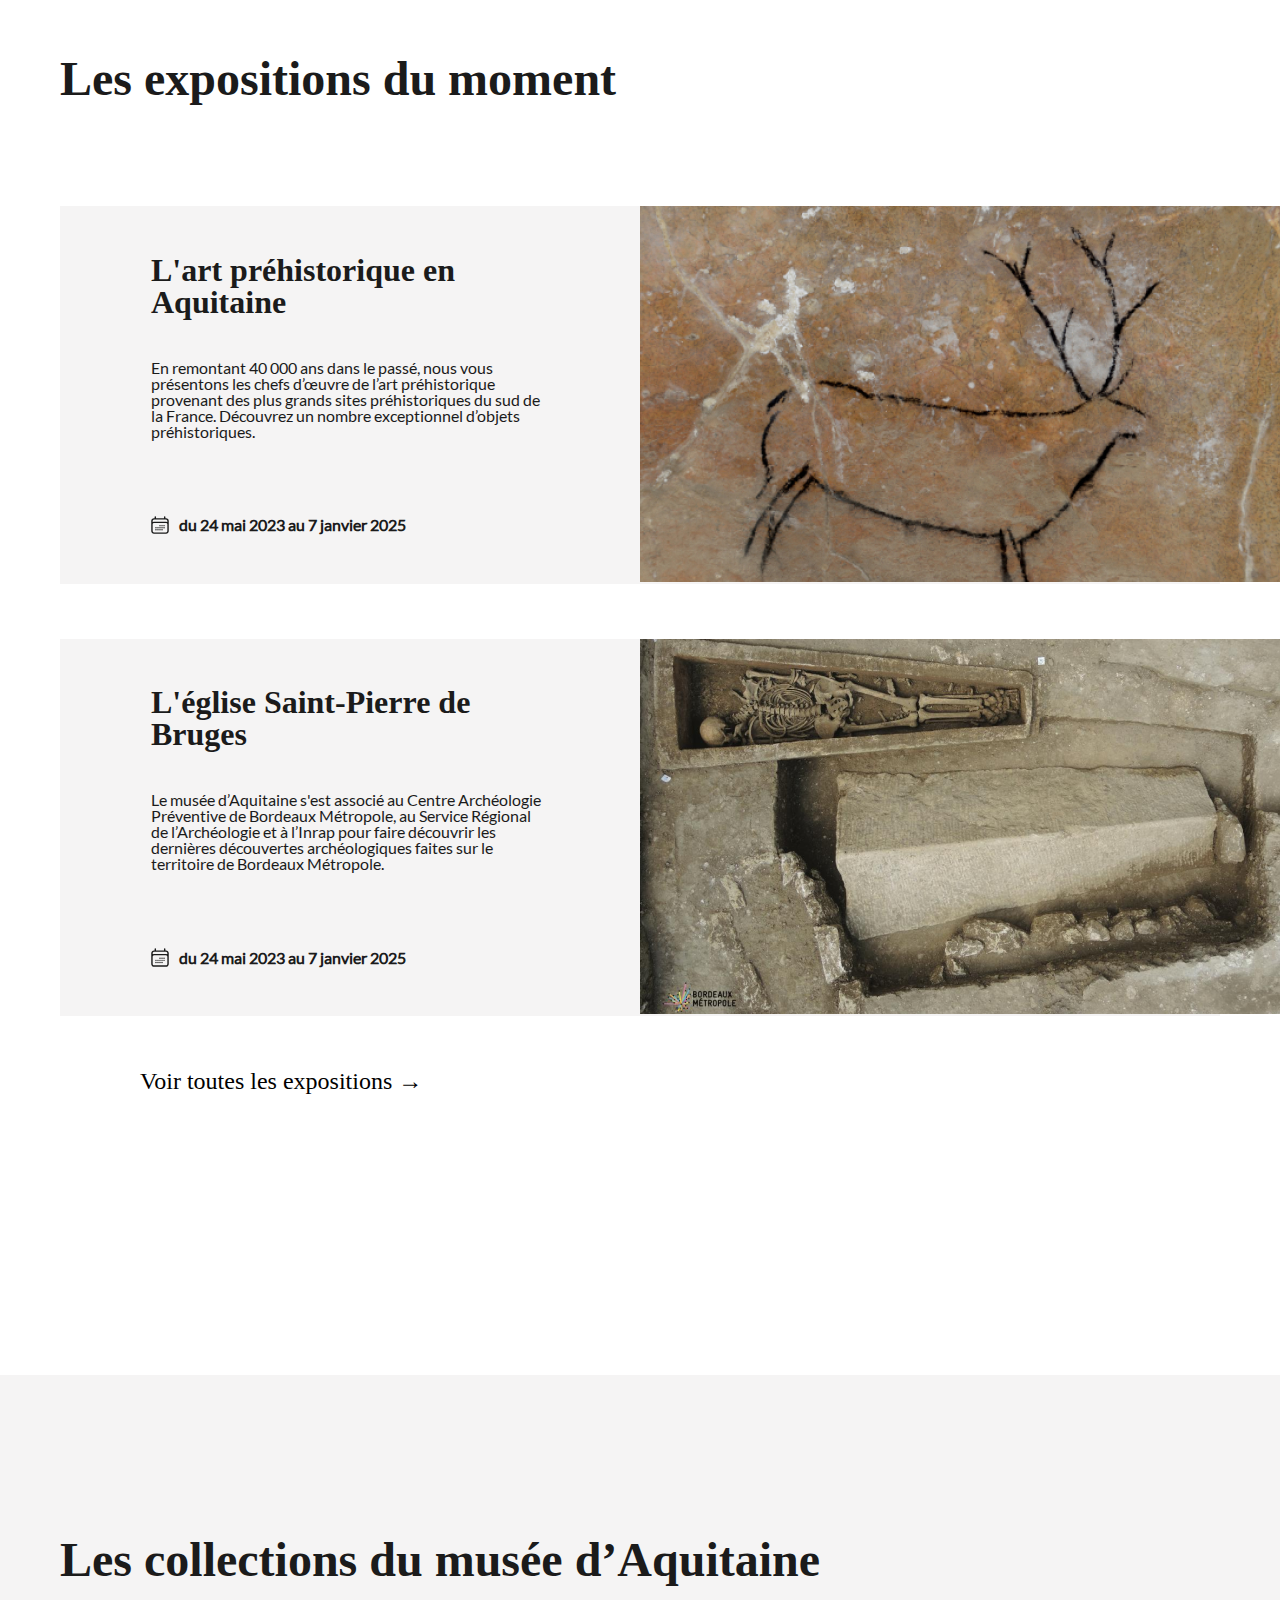
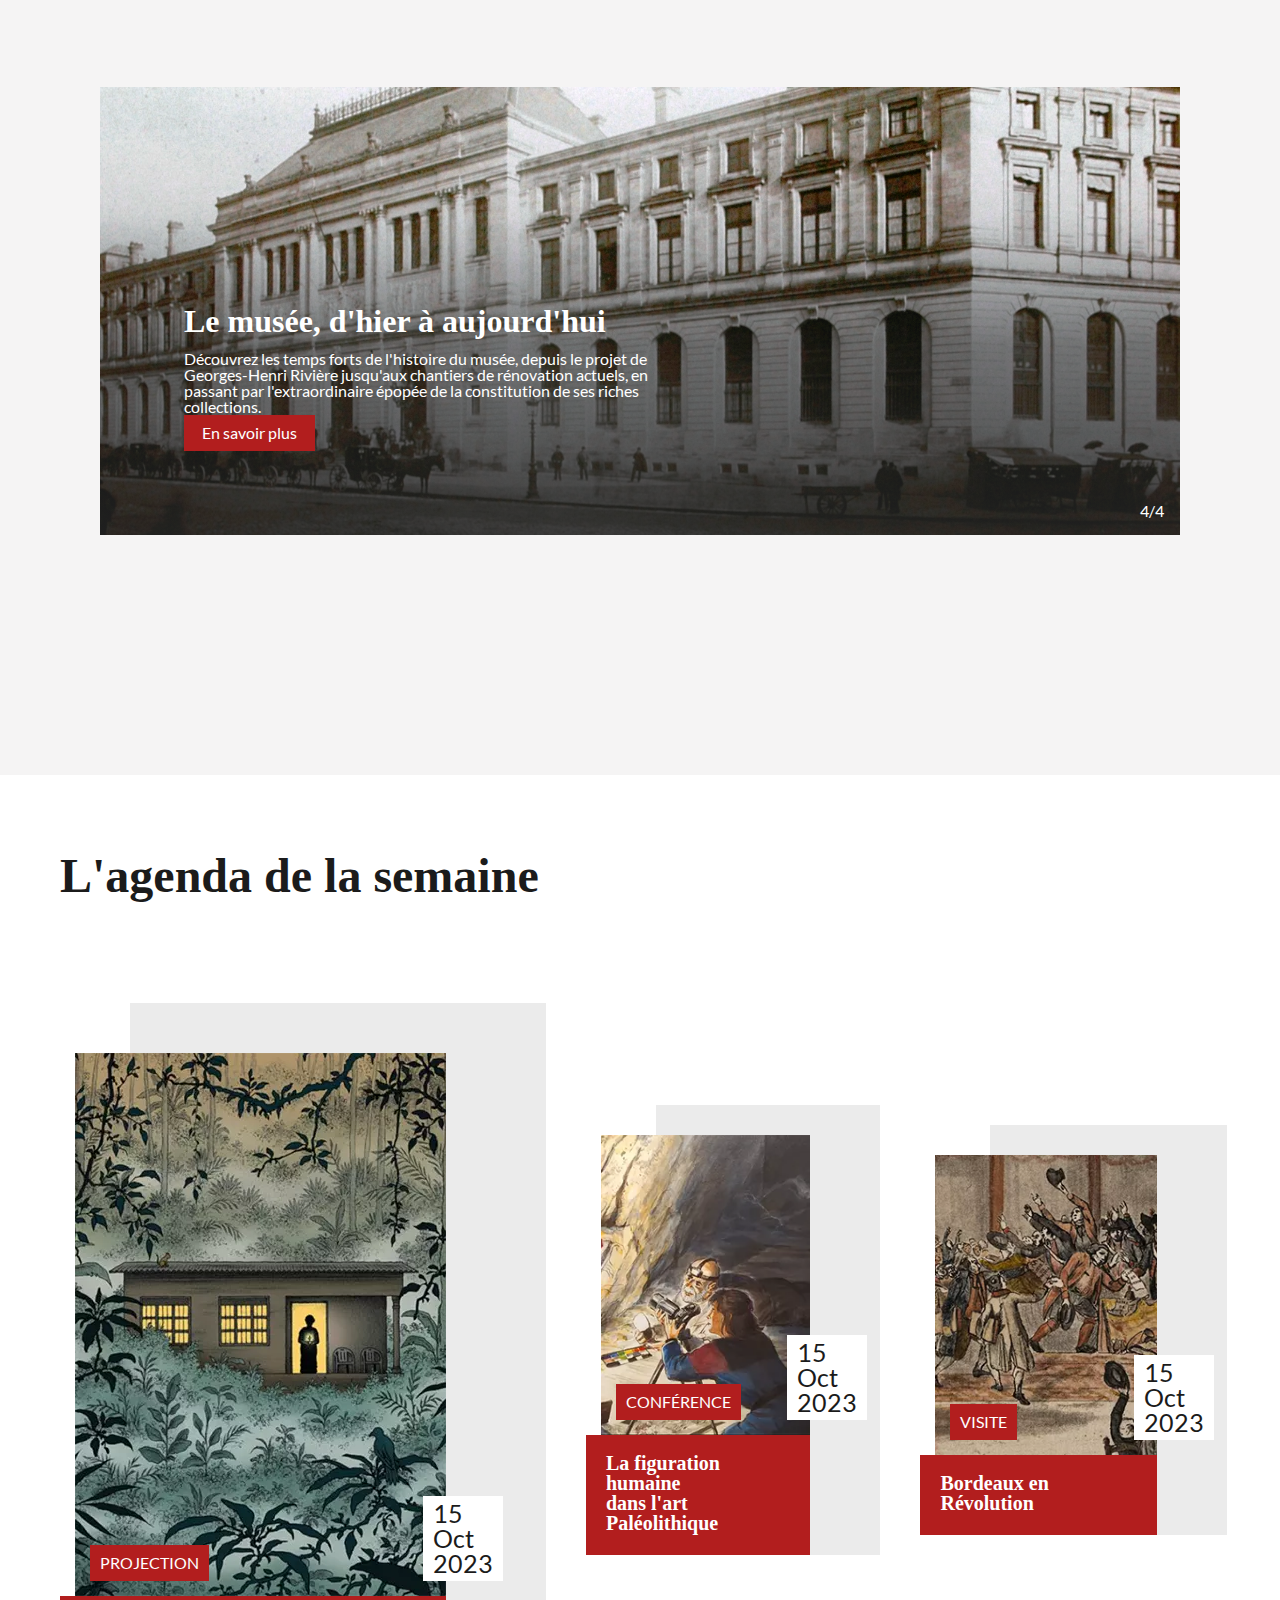
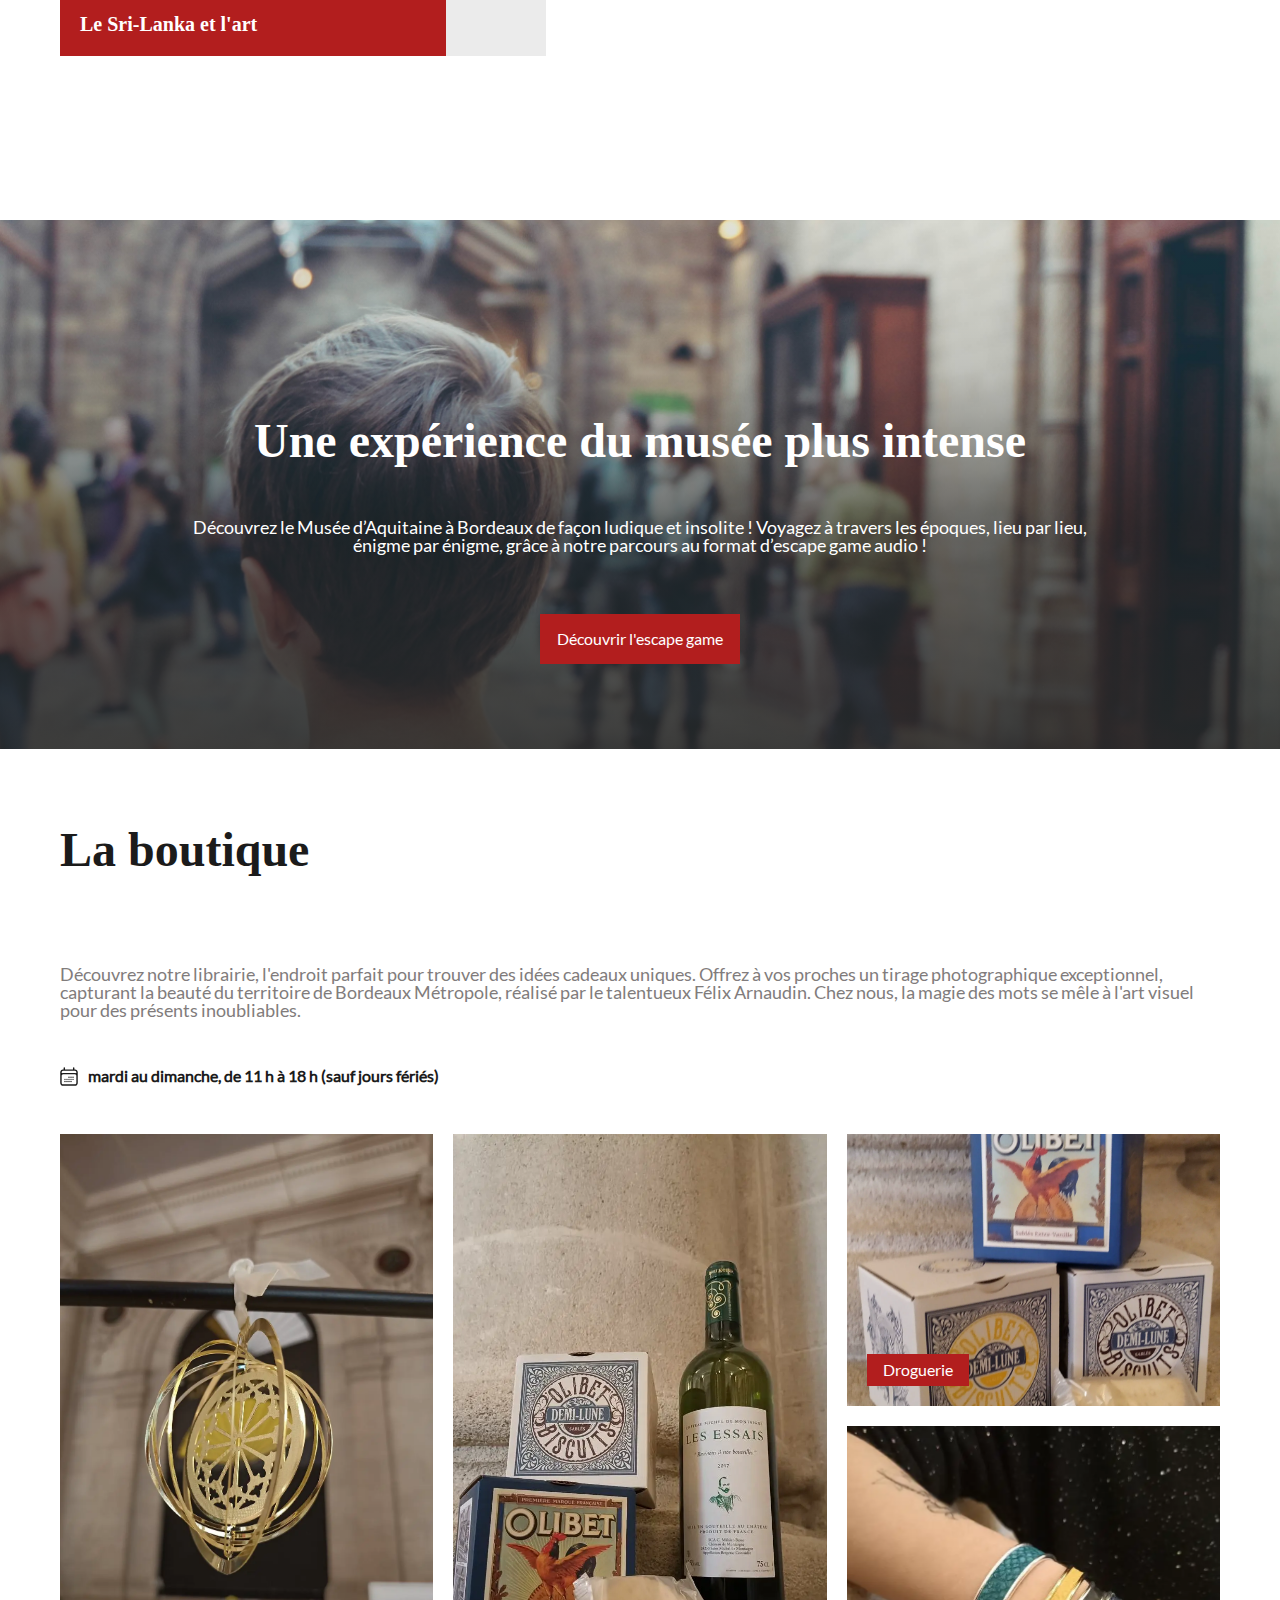
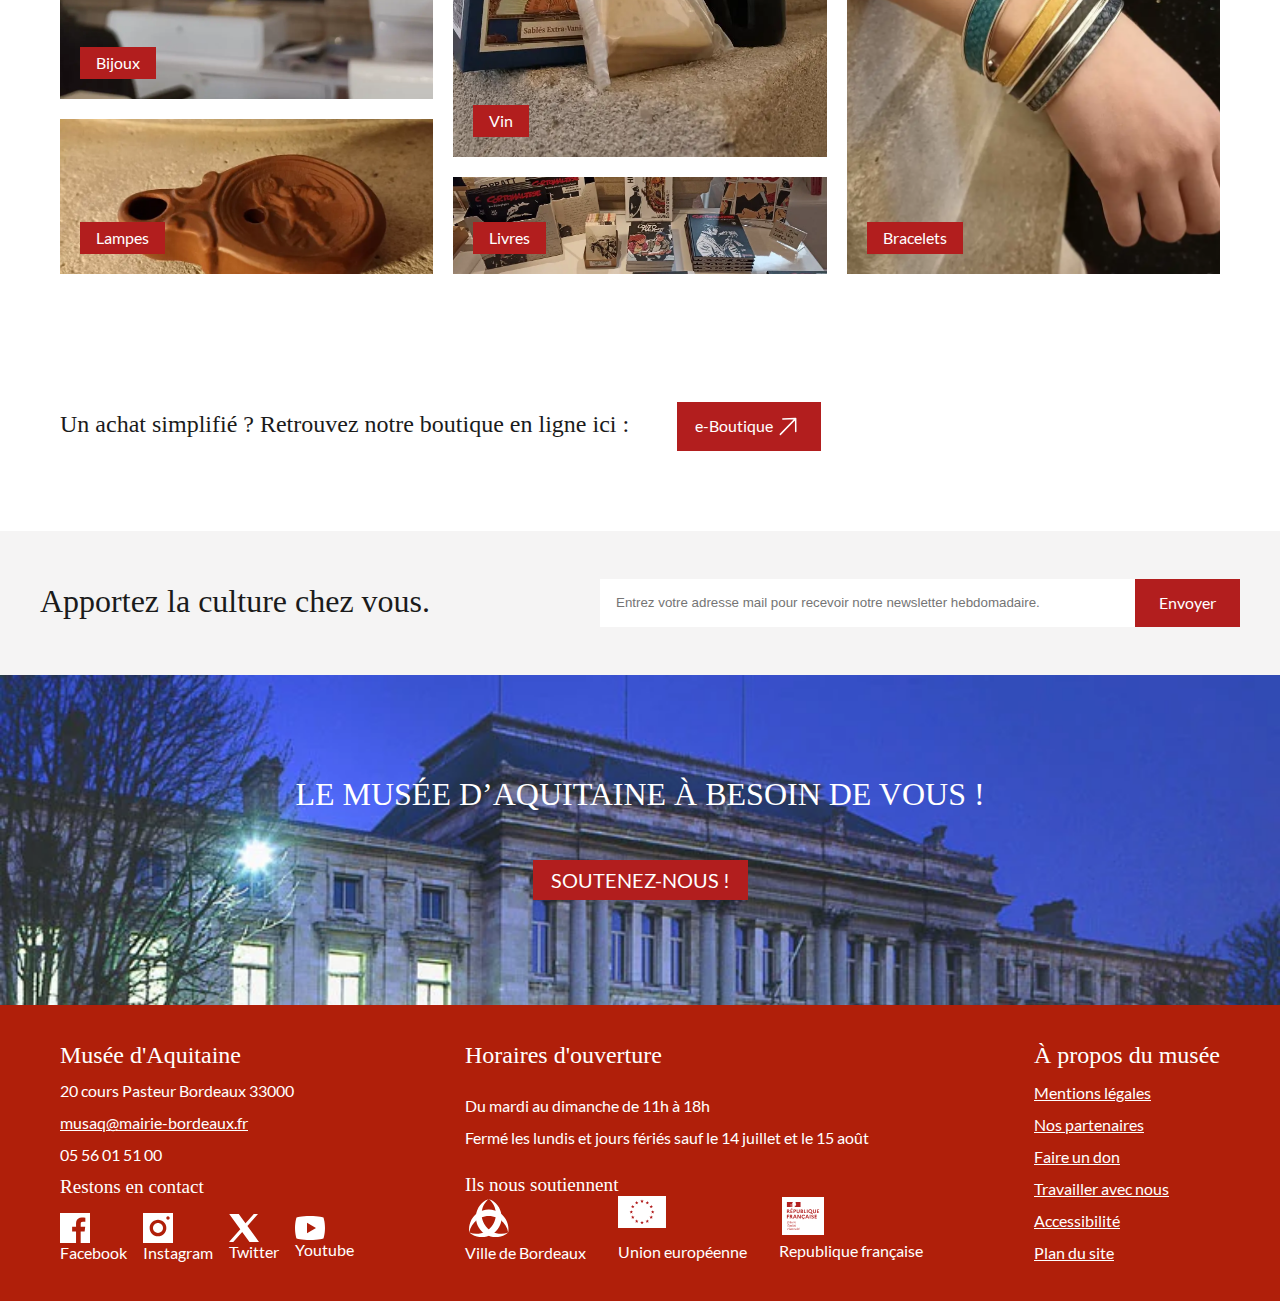
==== commit 8d955874: "Morning" ====
--- a/index.html
+++ b/index.html
@@ -236,7 +236,7 @@
         ! Voyagez à travers les époques, lieu par lieu, énigme par énigme,
         grâce à notre parcours au format d’escape game audio !
       </p>
-      <a class="bouton">Découvrir l'escape game</a>
+      <a class="bouton bouon-rouge">Découvrir l'escape game</a>
     </section>
     <section class="boutique">
       <div class="container">
@@ -283,7 +283,7 @@
         </div>
         <div class="e-shop">
           <h4>Un achat simplifié ? Retrouvez notre boutique en ligne ici :</h4>
-          <a class="bouton" href="#">
+          <a class="bouton bouton-rouge" href="#">
             <span>e-Boutique</span>
             <img src="images/icons/fleche_externe.svg" alt="flèche externe">
           </a>
@@ -311,16 +311,17 @@
     </div>
   </aside>
 
-  <footer>
-    <div>
+  <footer class="container">
+    <div class="column1">
       <h4>Musée d'Aquitaine</h4>
       <address>
-        <p class="espace-bas">20 cours Pasteur Bordeaux 33000</p>
-        <a class="socials" href="mailto:musaq@mairie-bordeaux.fr">musaq@mairie-bordeaux.fr</a>
-        <a class="socials" href="tel:+33556015100">05 56 01 51 00</a>
+        <p>20 cours Pasteur Bordeaux 33000</p>
+        <a href="mailto:musaq@mairie-bordeaux.fr">musaq@mairie-bordeaux.fr</a>
+        <a class="tel" href="tel:+33556015100">05 56 01 51 00</a>
       </address>
-      <h5 class="espace-bas">Restons en contact</h5>
-      <div class="text-and-reseaux espace-bas">
+      <div>
+      <h5>Restons en contact</h5>
+      <div class="socials">
         <div class="facebook">
           <img src="images/facebook.svg" alt="pictogramme facebook">
           <p>Facebook</p>
@@ -339,19 +340,21 @@
         </div>
       </div>
     </div>
-    <div>
-      <h4 class="espace-gauche">Horaires d'ouverture</h4>
-      <ul class="espace-gauche espace-bas-horaires">
-        <li>Du mardi au dimanche de 11h à 18h</li>
-        <li>Fermé les lundis et jours fériés sauf le 14 juillet et le 15 août</li>
+    </div>
+    <div class="column2">
+      <h4>Horaires d'ouverture</h4>
+      <div>
+      <p class="week">Du mardi au dimanche de 11h à 18h</p>
+        <p>Fermé les lundis et jours fériés sauf le 14 juillet et le 15 août</p>
+    </div>
         <div class="soutiennent">
-          <h5 class="espace-bas">Ils nous soutiennent</h5>
-          <div class=" espace-bas soutien">
+          <h5>Ils nous soutiennent</h5>
+          <div class="partners">
             <div>
               <img src="images/picto-bdx.svg" alt="pictogramme ville bordeaux">
               <p>Ville de Bordeaux</p>
             </div>
-            <div class="europe">
+            <div class="eu">
               <img src="images/Flag_of_Europe.svg" alt="pictogramme Union Europenne">
               <p>Union européenne</p>
             </div>
@@ -363,16 +366,30 @@
         </div>
       </ul>
     </div>
-    <div class="apropos espace-gauche">
+    <div class="column3">
       <h4>À propos du musée</h4>
-      <div class="espace-a-propo">
-        <a href="#">Mentions légales</a>
-        <a class="espace-a-propos" href="#">Nos partenaires</a>
-        <a class="espace-a-propos" href="#">Faire un don</a>
-        <a class="espace-a-propos" href="#">Travailler avec nous</a>
-        <a class="espace-a-propos" href="#">Accessibilité</a>
-        <a class="espace-a-propos" href="#">Plan du site</a>
-      </div>
+      <nav>
+        <ul>
+            <li>
+                <a href="#">Mentions légales</a>
+            </li>
+            <li>
+                <a href="#">Nos partenaires</a>
+            </li>
+            <li>
+                <a href="#">Faire un don</a>
+            </li>
+            <li>
+                <a href="#">Travailler avec nous</a>
+            </li>
+            <li>
+                <a href="#">Accessibilité</a>
+            </li>
+            <li>
+                <a href="#">Plan du site</a>
+            </li>
+        </ul>
+      </nav>
     </div>
   </footer>
 </body>
--- a/home.css
+++ b/home.css
@@ -9,6 +9,7 @@
       ),
     url("images/accueil-img-cenotaphe.webp");
   background-position: center 0%;
+  background-size: cover;
   color: #fff;
   height: 100vh;
   display: flex;
@@ -140,6 +141,7 @@
 }
 .support-us {
   height: 20.625rem;
+  width: 100vw;
   text-align: center;
   text-transform: uppercase;
 }
@@ -417,6 +419,11 @@
   color: #fff;
   text-decoration: underline;
 }
+
+.newsletter-box{
+    width: 40rem;
+    background-color: #fff;
+}
 .newsletter-box{
     width: 40rem;
     background-color: #fff;
@@ -434,7 +441,6 @@
 }
 .newsletter-bouton{
     padding: 2rem 1rem;
-    margin-left: 1.5rem;
     padding: 1rem 1.5rem;
     background-color: #B21E1E;
     color: #fff;
@@ -470,3 +476,5 @@
     font-size: 1.25rem;
 }
 
+
+
--- a/system.css
+++ b/system.css
@@ -42,6 +42,11 @@
     font-size: 1.5rem;
     font-family: 'Noto Serif KR', serif;
 }
+h5{
+    font-family: 'Noto Serif KR', serif;
+    font-size: 1.2rem;
+    font-weight: 400;
+}
 .p-big{
     color: #817C7C;
     font-size: 1.125rem;
@@ -60,13 +65,21 @@
     font-size: 1.125rem;
 }
 .newsletter-box{
-    
+
     display: flex;
     align-items: center;
 }
-.bouton-rouge{
+
+.bouton-rouge:link, .bouton-rouge:visited{
     padding: 0.5rem 1rem;
     background-color: #B21E1E;
     color: #fff;
     text-decoration: none;
+    border: 2px solid transparent;
 }
+.bouton-rouge:hover, .bouton-rouge:active{
+    background-color: #fff;
+    color: #B21E1E;
+    stroke: #B21E1E;
+    border: 2px solid #B21E1E;
+}
--- a/composants.css
+++ b/composants.css
@@ -1,7 +1,7 @@
 header {
   position: absolute;
   top: 0;
-  min-width: 100vw;
+  min-width: 100%;
   background-color: #b01f0a;
 }
 
@@ -18,9 +18,93 @@
   gap: 4rem;
 }
 
-header nav ul li a {
+header nav ul li a:link, header nav ul li a:visited {
   color: white;
-  text-decoration: solid underline #fff 0.125rem;
   font-size: 1.375rem;
+  text-decoration: none;
   align-items: center;
 }
+header nav ul li a:hover, header nav ul li a:active{
+  text-decoration: solid underline #fff 2px;
+}
+/*FOOTER*/
+footer{
+  font-style: normal;
+  padding: 2.5rem 3.75rem;
+  text-align: left;
+  background-color: #b01f0a;
+  color:#fff;
+  display: flex;
+  justify-content: space-between;
+}
+footer h4{
+  font-weight: 400;
+}
+address {
+  font-style: normal;
+}
+address p{
+  padding-bottom: 1rem;
+}
+address a{
+  color: #fff;
+  text-decoration: underline;
+}
+.tel{
+  padding-top: 1rem;
+  display: block;
+  text-decoration: none;
+}
+.column1{
+  display: flex;
+  flex-direction: column;
+  justify-content: space-between;
+}
+.socials{
+  padding-top: 1rem;
+  display: flex;
+  gap: 1rem;
+  align-items: center;
+}
+.socials img{
+  width: 30px;
+}
+.column2{
+  display: flex;
+  flex-direction: column;
+  justify-content: space-between;
+}
+.column2 .week{
+  padding-bottom: 1rem;
+}
+.column2 li {
+  padding-top: 1rem;
+}
+.partners{
+  display: flex;
+  justify-content: center;
+  align-items: center;
+  gap: 2rem;
+}
+.partners img{
+  width: 3rem;
+}
+.eu{
+  display: flex;
+  flex-direction: column;
+  gap: 1rem;
+  justify-content: space-between;
+}
+.column3{
+  display: flex;
+  flex-direction: column;
+  align-items: start;
+}
+.column3 li{
+  padding-top: 1rem;
+}
+
+.column3 a {
+  color: #fff;
+  text-decoration: underline;
+}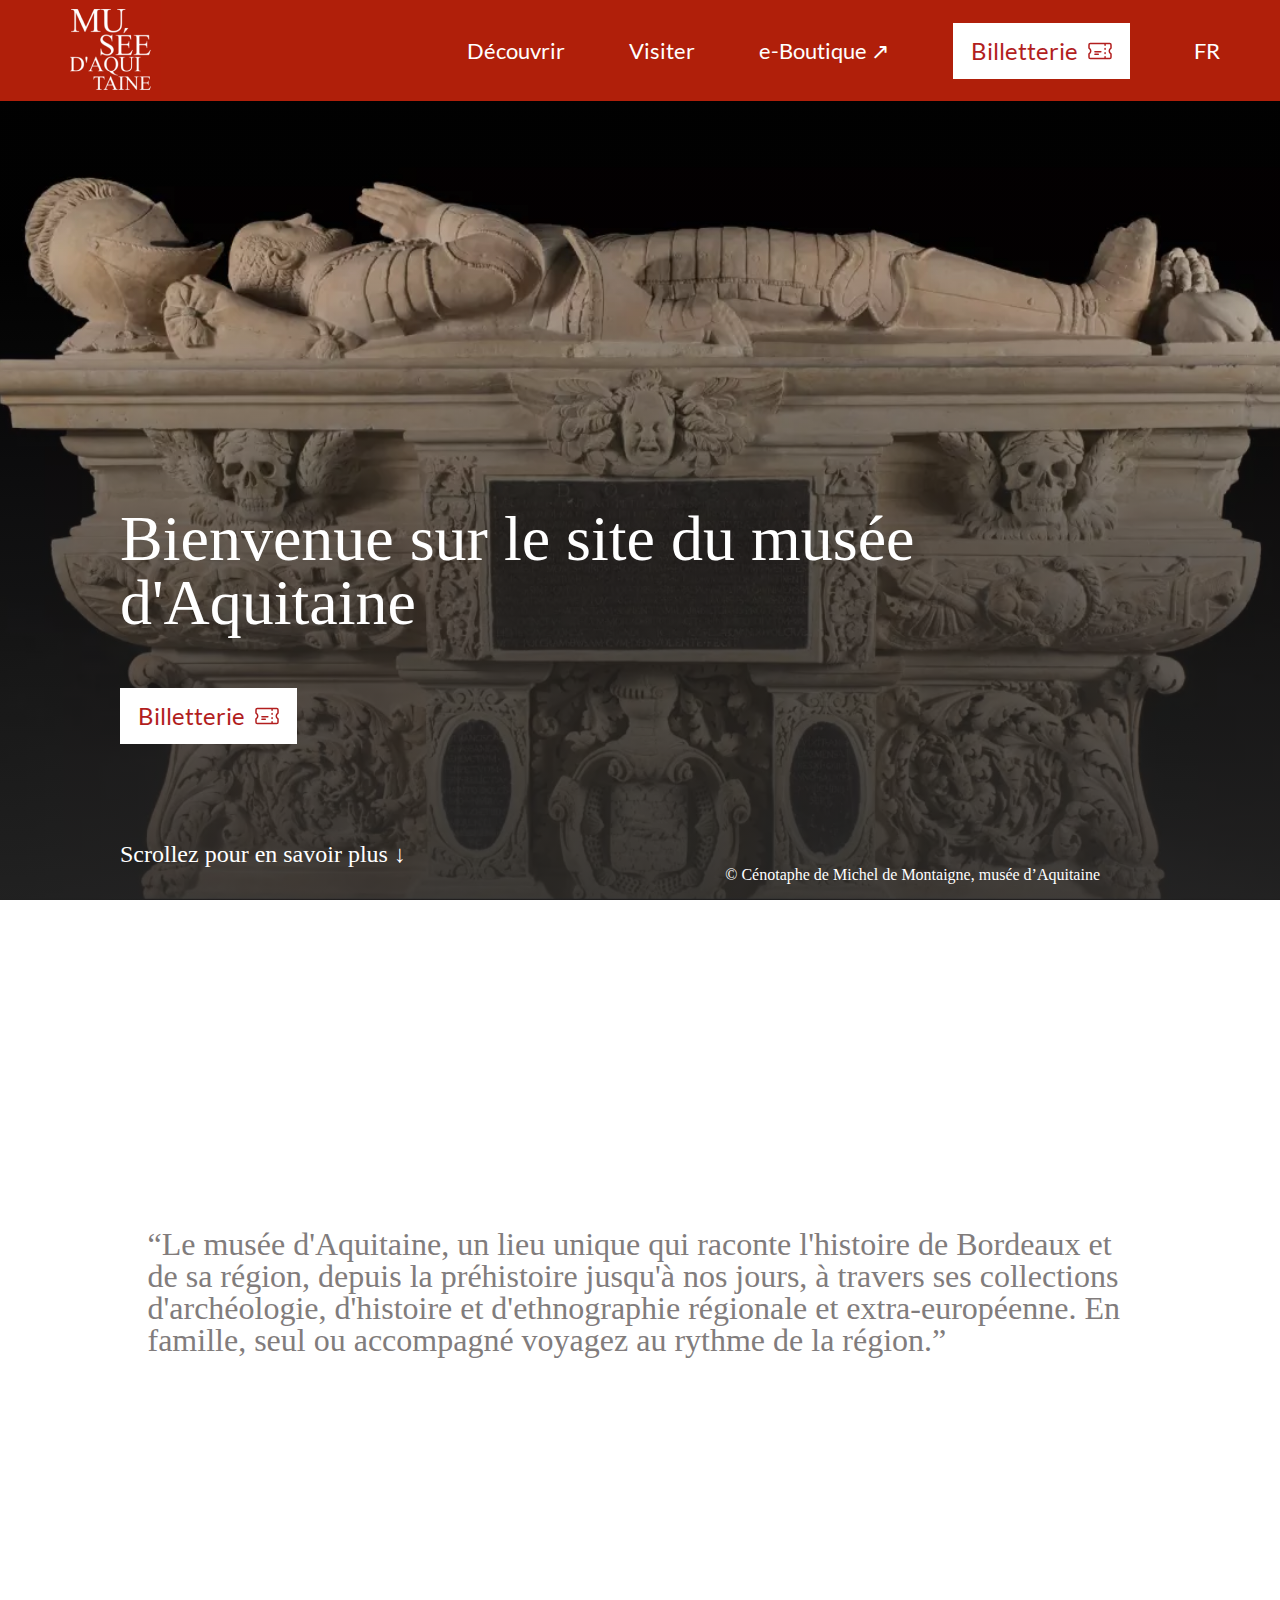
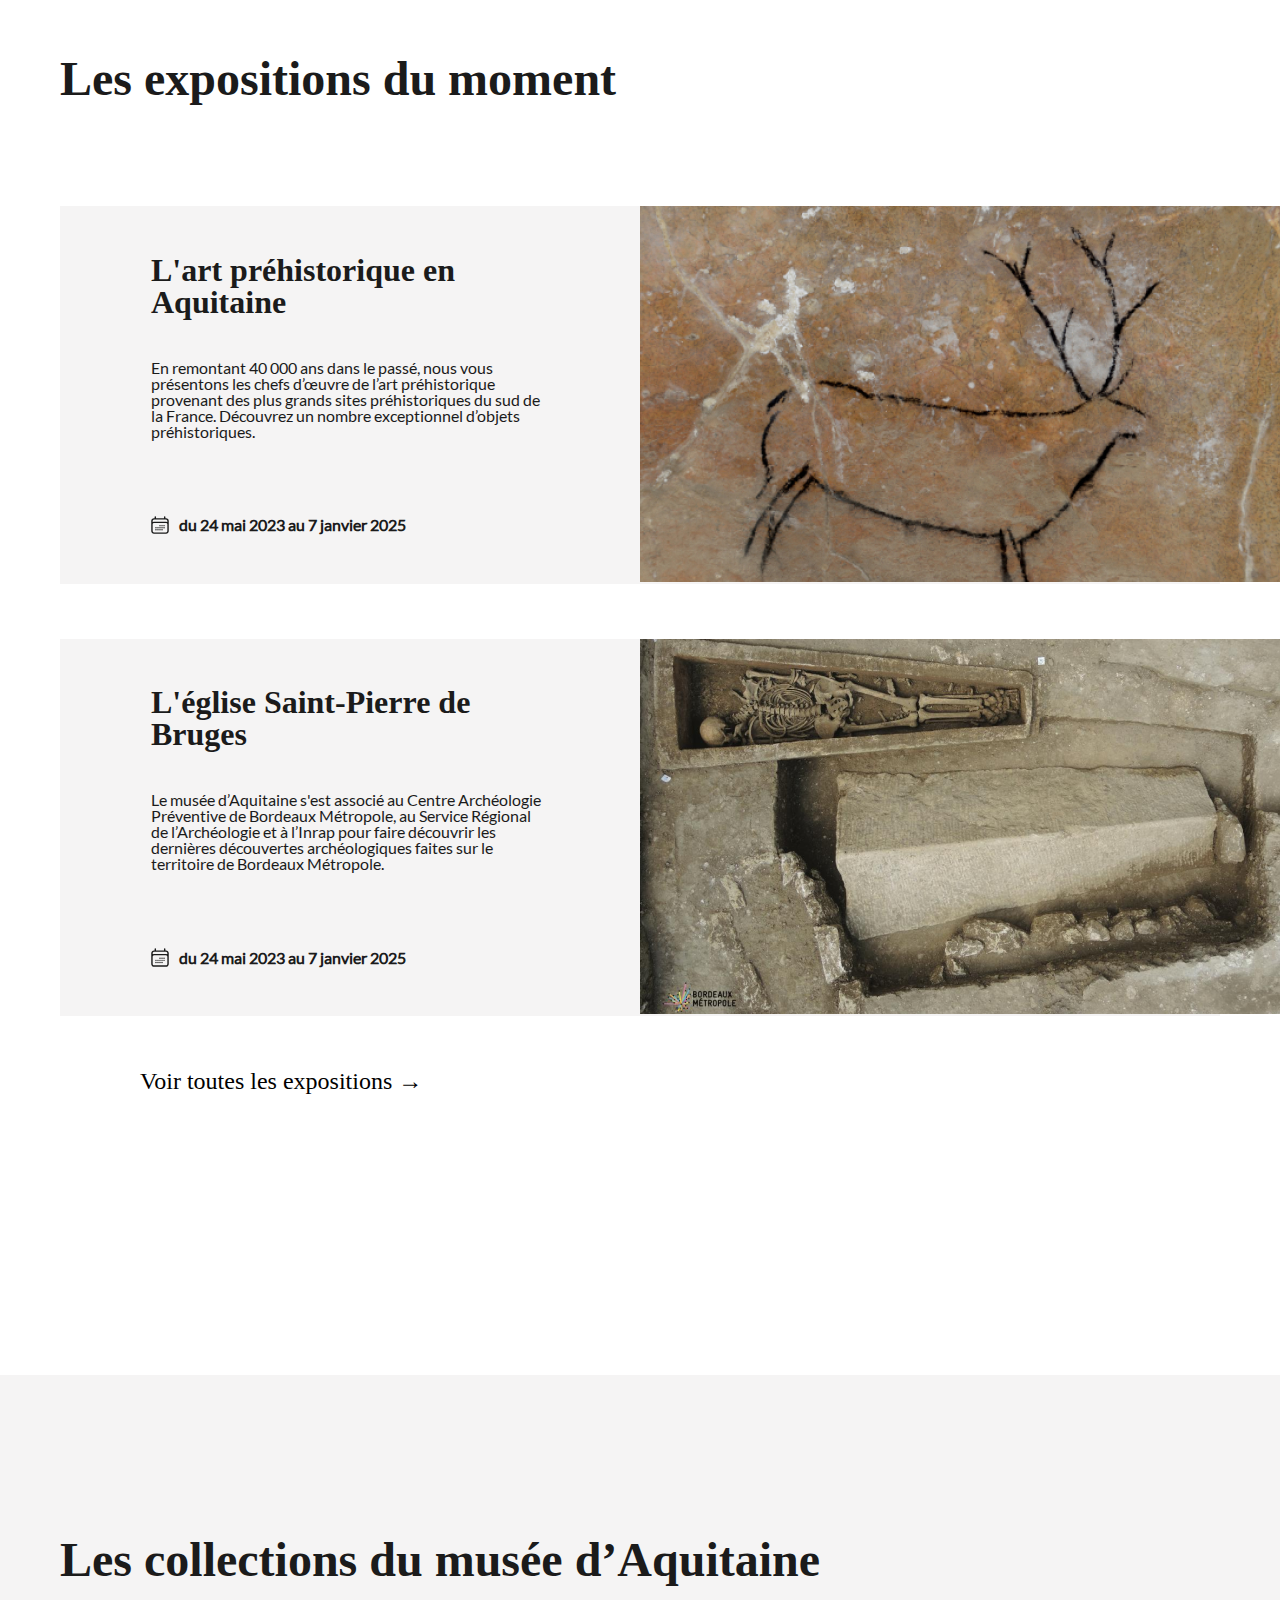
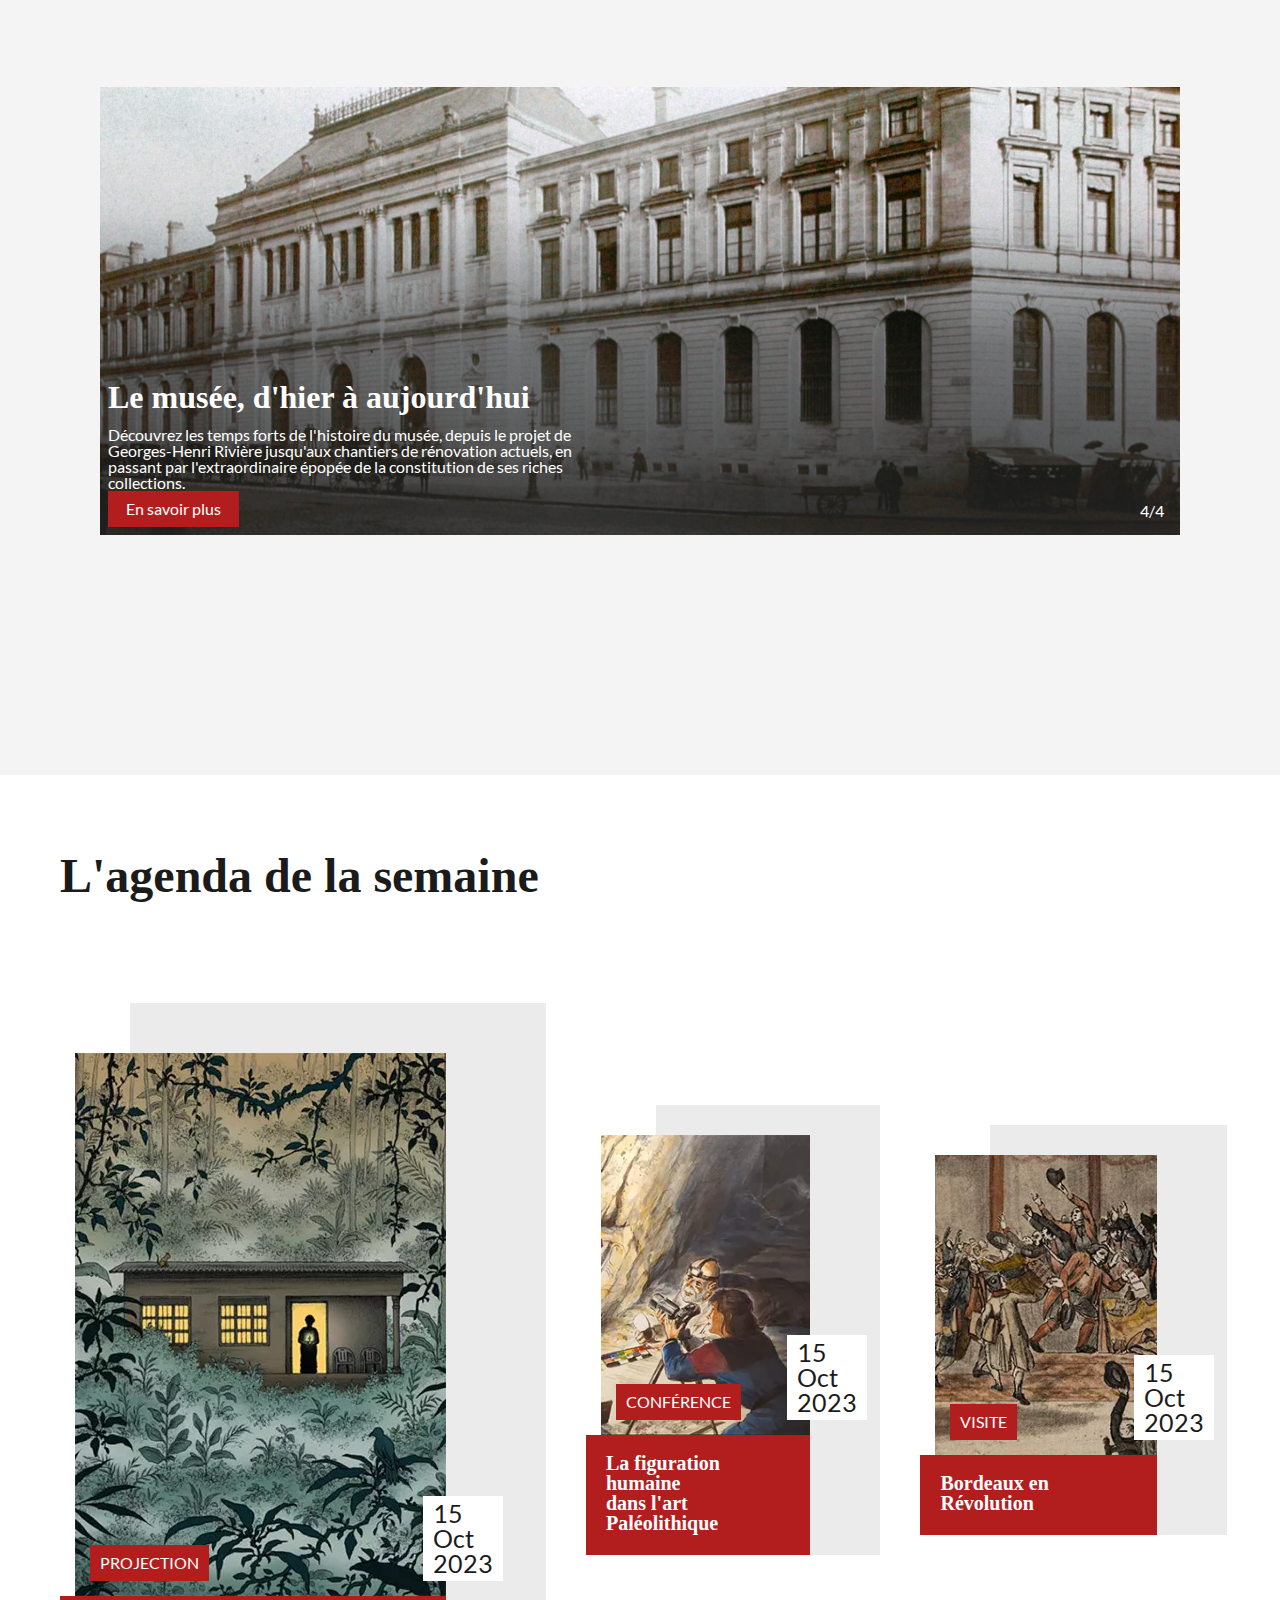
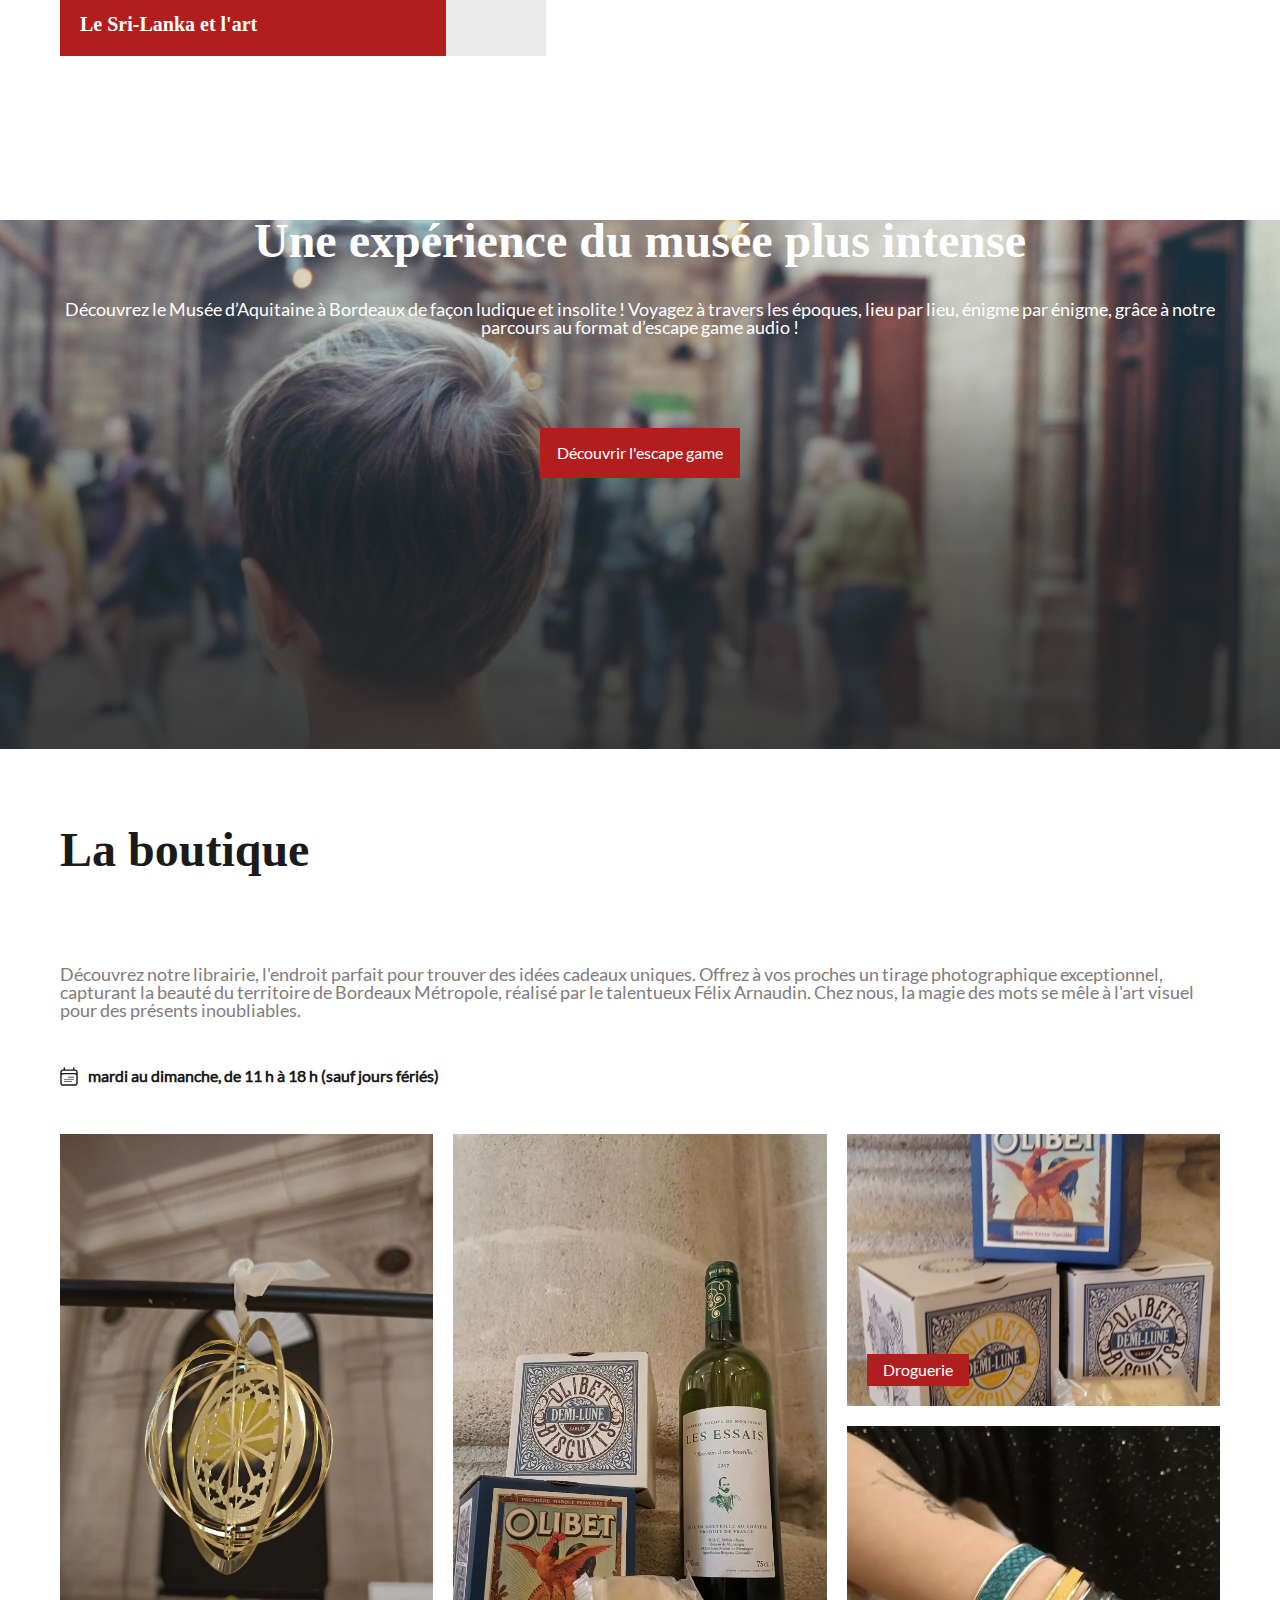
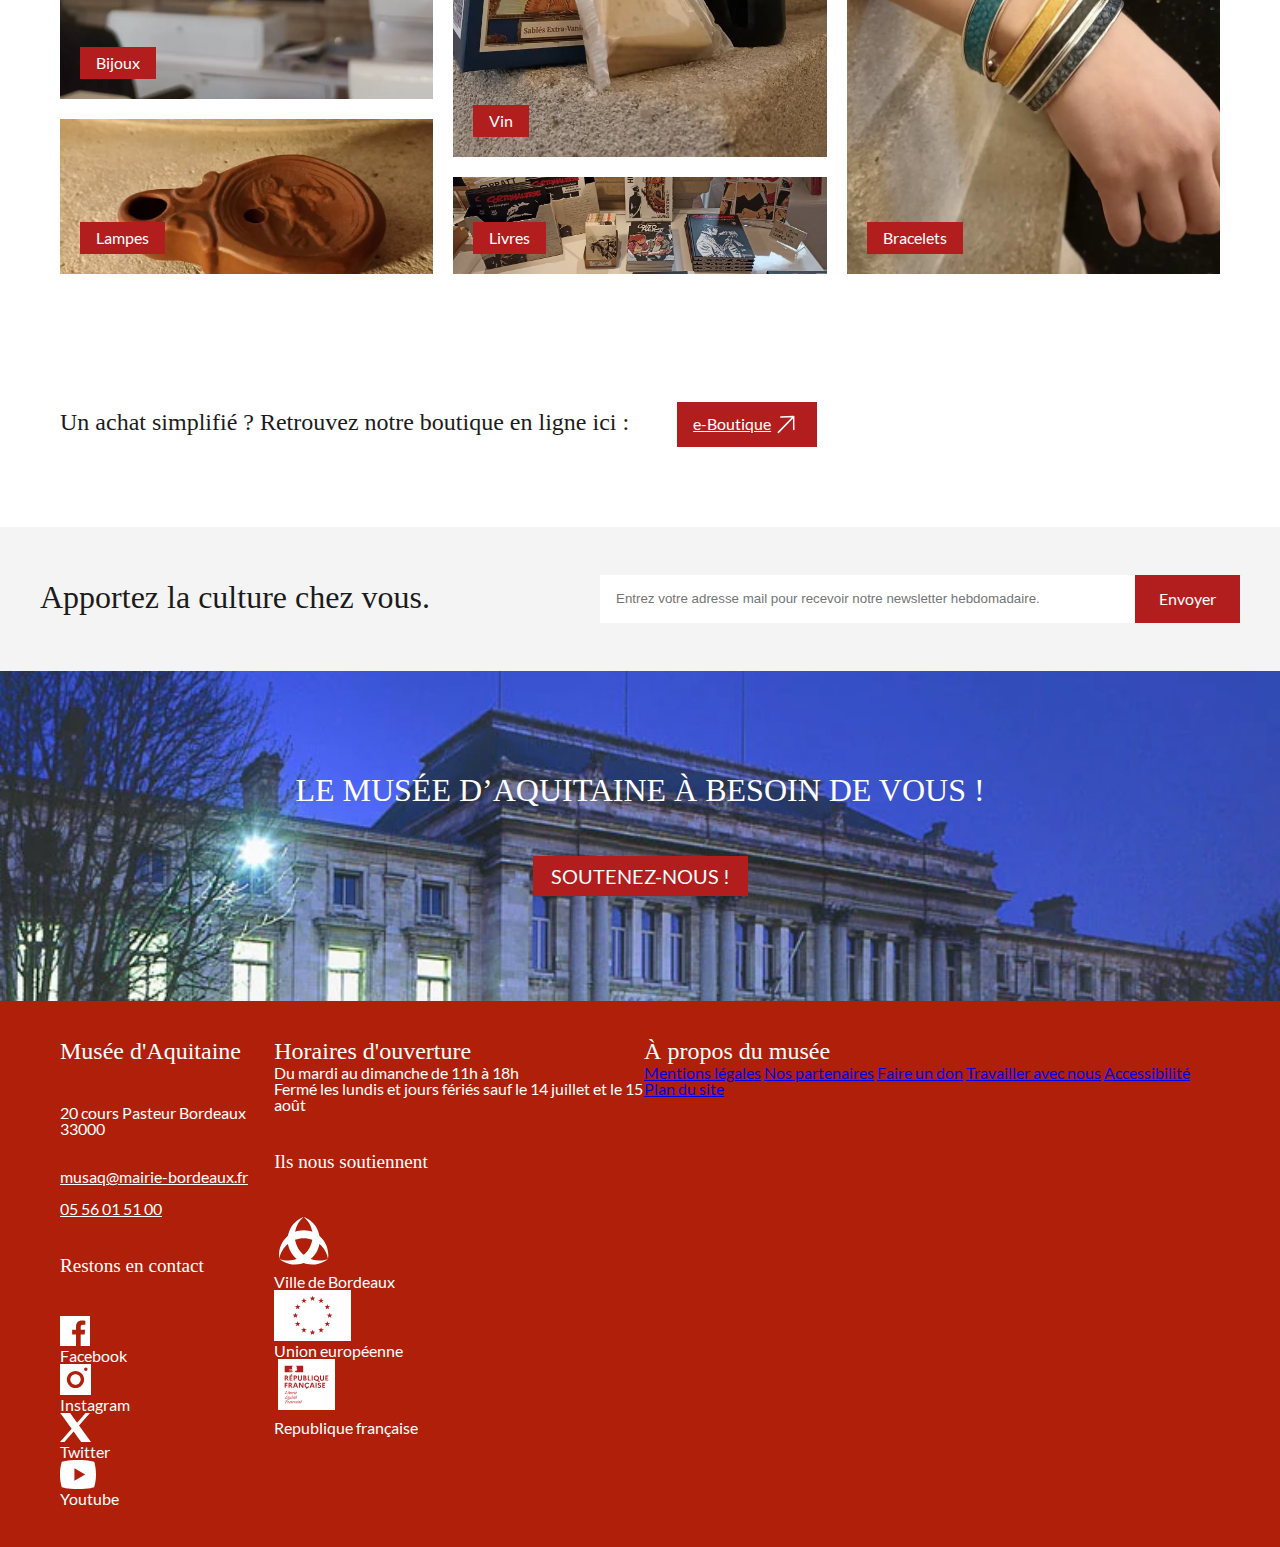
==== commit 533bed2f: "Edit 12h55" ====
--- a/index.html
+++ b/index.html
@@ -6,6 +6,7 @@
   <meta name="viewport" content="width=device-width, initial-scale=1.0" />
   <title>Le musée d'Aquitaine</title>
   <link rel="icon" type="image/svg+xml" href="images/icons/logo_rouge.svg" />
+  <link rel="stylesheet" href="media.css" />
   <link rel="stylesheet" href="reset.css" />
   <link rel="stylesheet" href="home.css" />
   <link rel="stylesheet" href="system.css" />
@@ -51,7 +52,7 @@
               <span>Billetterie</span>
               <img src="images/icons/billetterie.svg" alt="" />
             </a>
-            <a href="#" class="bouton-scoll">Scrollez pour en savoir plus &downarrow;</a>
+            <a href="#" class="bouton-scroll">Scrollez pour en savoir plus &downarrow;</a>
           </div>
 
           <p class="credit">
@@ -118,12 +119,12 @@
             alt="image de l'exposition sur l'art préhistorique présentée au musée d'aquitaine" />
         </div>
       </div>
-      <a href="#" class="bouton-scoll2">Voir toutes les expositions &RightArrow;</a>
+      <a href="#" class="bouton-scroll2 responsive" >Voir toutes les expositions &RightArrow;</a>
     </section>
     <section class="collections">
       <h2>Les collections du musée d’Aquitaine</h2>
       <div>
-        <article>
+        <article class="first-collection">
           <div class="collections-container">
             <h3>Le musée, d'hier à aujourd'hui</h3>
             <p class="collection-histoire-description">
@@ -236,7 +237,7 @@
         ! Voyagez à travers les époques, lieu par lieu, énigme par énigme,
         grâce à notre parcours au format d’escape game audio !
       </p>
-      <a class="bouton bouon-rouge">Découvrir l'escape game</a>
+      <a class="bouton">Découvrir l'escape game</a>
     </section>
     <section class="boutique">
       <div class="container">
@@ -283,7 +284,7 @@
         </div>
         <div class="e-shop">
           <h4>Un achat simplifié ? Retrouvez notre boutique en ligne ici :</h4>
-          <a class="bouton bouton-rouge" href="#">
+          <a class="bouton" href="#">
             <span>e-Boutique</span>
             <img src="images/icons/fleche_externe.svg" alt="flèche externe">
           </a>
@@ -311,17 +312,16 @@
     </div>
   </aside>
 
-  <footer class="container">
-    <div class="column1">
+  <footer>
+    <div>
       <h4>Musée d'Aquitaine</h4>
       <address>
-        <p>20 cours Pasteur Bordeaux 33000</p>
-        <a href="mailto:musaq@mairie-bordeaux.fr">musaq@mairie-bordeaux.fr</a>
-        <a class="tel" href="tel:+33556015100">05 56 01 51 00</a>
+        <p class="espace-bas">20 cours Pasteur Bordeaux 33000</p>
+        <a class="socials" href="mailto:musaq@mairie-bordeaux.fr">musaq@mairie-bordeaux.fr</a>
+        <a class="socials" href="tel:+33556015100">05 56 01 51 00</a>
       </address>
-      <div>
-      <h5>Restons en contact</h5>
-      <div class="socials">
+      <h5 class="espace-bas">Restons en contact</h5>
+      <div class="text-and-reseaux espace-bas">
         <div class="facebook">
           <img src="images/facebook.svg" alt="pictogramme facebook">
           <p>Facebook</p>
@@ -340,21 +340,19 @@
         </div>
       </div>
     </div>
-    </div>
-    <div class="column2">
-      <h4>Horaires d'ouverture</h4>
-      <div>
-      <p class="week">Du mardi au dimanche de 11h à 18h</p>
-        <p>Fermé les lundis et jours fériés sauf le 14 juillet et le 15 août</p>
-    </div>
+    <div>
+      <h4 class="espace-gauche">Horaires d'ouverture</h4>
+      <ul class="espace-gauche espace-bas-horaires">
+        <li>Du mardi au dimanche de 11h à 18h</li>
+        <li>Fermé les lundis et jours fériés sauf le 14 juillet et le 15 août</li>
         <div class="soutiennent">
-          <h5>Ils nous soutiennent</h5>
-          <div class="partners">
+          <h5 class="espace-bas">Ils nous soutiennent</h5>
+          <div class=" espace-bas soutien">
             <div>
               <img src="images/picto-bdx.svg" alt="pictogramme ville bordeaux">
               <p>Ville de Bordeaux</p>
             </div>
-            <div class="eu">
+            <div class="europe">
               <img src="images/Flag_of_Europe.svg" alt="pictogramme Union Europenne">
               <p>Union européenne</p>
             </div>
@@ -366,30 +364,16 @@
         </div>
       </ul>
     </div>
-    <div class="column3">
+    <div class="apropos espace-gauche">
       <h4>À propos du musée</h4>
-      <nav>
-        <ul>
-            <li>
-                <a href="#">Mentions légales</a>
-            </li>
-            <li>
-                <a href="#">Nos partenaires</a>
-            </li>
-            <li>
-                <a href="#">Faire un don</a>
-            </li>
-            <li>
-                <a href="#">Travailler avec nous</a>
-            </li>
-            <li>
-                <a href="#">Accessibilité</a>
-            </li>
-            <li>
-                <a href="#">Plan du site</a>
-            </li>
-        </ul>
-      </nav>
+      <div class="espace-a-propo">
+        <a href="#">Mentions légales</a>
+        <a class="espace-a-propos" href="#">Nos partenaires</a>
+        <a class="espace-a-propos" href="#">Faire un don</a>
+        <a class="espace-a-propos" href="#">Travailler avec nous</a>
+        <a class="espace-a-propos" href="#">Accessibilité</a>
+        <a class="espace-a-propos" href="#">Plan du site</a>
+      </div>
     </div>
   </footer>
 </body>
--- a/media.css
+++ b/media.css
@@ -0,0 +1,3 @@
+@media (max-width: 768px){
+    
+}--- a/home.css
+++ b/home.css
@@ -1,12 +1,9 @@
 .accueil {
-  background: no-repeat 120%
-      linear-gradient(
-        180deg,
-        rgba(0, 0, 0, 0) 0%,
-        rgba(5, 5, 5, 0.12) 28.62%,
-        rgba(25, 25, 25, 0.58) 57.72%,
-        rgba(37, 37, 37, 0.85) 100%
-      ),
+  background: no-repeat 120% linear-gradient(180deg,
+      rgba(0, 0, 0, 0) 0%,
+      rgba(5, 5, 5, 0.12) 28.62%,
+      rgba(25, 25, 25, 0.58) 57.72%,
+      rgba(37, 37, 37, 0.85) 100%),
     url("images/accueil-img-cenotaphe.webp");
   background-position: center 0%;
   background-size: cover;
@@ -15,20 +12,26 @@
   display: flex;
   align-items: flex-end;
 }
+
 .titre {
   max-width: 65rem;
 }
+
 .accueil-texte {
   max-width: 100%;
   position: relative;
   margin-bottom: 1rem;
 }
+
 .accueil .container {
   display: flex;
-}
+  flex-wrap: wrap;
+}
+
 .accueil h1 {
   font-size: 4rem;
 }
+
 .billetterie-bouton {
   text-decoration: none;
   background-color: #fff;
@@ -39,16 +42,19 @@
   align-items: center;
   gap: 0.625rem;
 }
+
 .accueil .billetterie-bouton {
   margin: 3.125rem 0 0 0;
 }
+
 .billetterie-bouton span {
   color: #b21e1e;
   font-family: "Lato", serif;
   font-size: 1.5rem;
   font-weight: 400;
 }
-.bouton-scoll {
+
+.bouton-scroll {
   display: block;
   font-family: "Noto Serif KR";
   font-size: 1.5rem;
@@ -56,6 +62,7 @@
   text-decoration: none;
   margin-top: 6.25rem;
 }
+
 .credit {
   display: block;
   font-family: "Noto Serif KR";
@@ -63,6 +70,7 @@
   text-align: end;
   margin-right: 3.75rem;
 }
+
 .citation {
   max-width: 61.563rem;
   margin-top: 15.625rem;
@@ -73,21 +81,26 @@
   font-family: "Noto Serif KR";
   font-size: 2rem;
   font-weight: 400;
-}
+
+}
+
 .collections {
   background-color: #f5f4f4;
   height: 62.5rem;
   position: relative;
 }
+
 .collections h2 {
   padding-top: 10.25rem;
   padding-bottom: 6.25rem;
 }
+
 .collections article {
   color: #fff;
   display: flex;
   align-items: flex-end;
 }
+
 .collections-container {
   display: flex;
   align-items: flex-start;
@@ -95,22 +108,30 @@
   width: 29.75rem;
   margin: 0 0 5.25rem 5.25rem;
 }
+
 .collections article:nth-child(1) {
   position: relative;
   width: 67.5rem;
   height: 28rem;
-  background: no-repeat
-      linear-gradient(
-        180deg,
-        rgba(0, 0, 0, 0) 0%,
-        rgba(5, 5, 5, 0.12) 28.62%,
-        rgba(25, 25, 25, 0.58) 57.72%,
-        rgba(37, 37, 37, 0.85) 100%
-      ),
+  background: no-repeat linear-gradient(180deg,
+      rgba(0, 0, 0, 0) 0%,
+      rgba(5, 5, 5, 0.12) 28.62%,
+      rgba(25, 25, 25, 0.58) 57.72%,
+      rgba(37, 37, 37, 0.85) 100%),
     100% / 100% url("images/collection1_hier.webp");
-  margin-left: auto;
-  margin-right: auto;
-}
+  background-size: cover;
+  margin-left: auto;
+  margin-right: auto;
+}
+
+.collections article{
+  height: fit-content;
+}
+
+.collections-container{
+  margin: 0.5rem;
+}
+
 .collections article:nth-child(1)::after {
   position: absolute;
   content: "4/4";
@@ -118,39 +139,42 @@
   right: 1rem;
   color: #fff;
 }
+
 .collections article:nth-child(2) {
   position: absolute;
   top: 19.25rem;
   left: -58rem;
   width: 67.5rem;
   height: 28rem;
-  background: no-repeat
-      linear-gradient(
-        180deg,
-        rgba(0, 0, 0, 0) 0%,
-        rgba(5, 5, 5, 0.12) 28.62%,
-        rgba(25, 25, 25, 0.58) 57.72%,
-        rgba(37, 37, 37, 0.85) 100%
-      ),
+  background: no-repeat linear-gradient(180deg,
+      rgba(0, 0, 0, 0) 0%,
+      rgba(5, 5, 5, 0.12) 28.62%,
+      rgba(25, 25, 25, 0.58) 57.72%,
+      rgba(37, 37, 37, 0.85) 100%),
     100% / 100% url("images/collection1_hier.webp");
   margin-left: auto;
   margin-right: auto;
 }
+
 .collection-histoire-description {
   margin-top: 0.75rem;
 }
+
 .support-us {
   height: 20.625rem;
   width: 100vw;
   text-align: center;
   text-transform: uppercase;
 }
+
 .collections {
   background-color: #f5f4f4;
 }
+
 .titre-expo {
-    margin-bottom: 6.25rem;
-}
+  margin-bottom: 6.25rem;
+}
+
 .cadre {
   width: fit-content;
   background: #f5f4f4;
@@ -159,25 +183,31 @@
   margin-bottom: 55px;
   display: flex;
 }
+
 .espace {
   margin-bottom: 40px;
 }
+
 .espace-bas {
   margin-top: 40px;
 }
+
 .text-expo {
   display: flex;
   flex-direction: column;
   align-items: center;
   justify-content: center;
 }
+
 .img-expo {
   width: 50%;
 }
+
 .text-expo-content {
   padding: 0px 91px;
   font-weight: 400;
 }
+
 .exposition-schedule {
   display: flex;
   gap: 0.625rem;
@@ -185,11 +215,12 @@
   font-weight: 700;
   padding-top: 4.75rem;
 }
-.bouton-scoll2 {
+
+.bouton-scroll2 {
   display: block;
   font-family: "Noto Serif KR";
   font-size: 1.5rem;
-  color: black!important;
+  color: black !important;
   text-decoration: none;
   margin-left: 80px;
   margin-bottom: 200px;
@@ -202,41 +233,42 @@
   padding: 10px;
   text-align: center;
 }
+
 .escape-game {
   padding: 0;
   margin: 10.25rem 0 0;
-  background: no-repeat 100%
-      linear-gradient(
-        180deg,
-        rgba(0, 0, 0, 0) 0%,
-        rgba(5, 5, 5, 0.12) 28.62%,
-        rgba(25, 25, 25, 0.58) 57.72%,
-        rgba(37, 37, 37, 0.85) 100%
-      ),
+  background: no-repeat 100% linear-gradient(180deg,
+      rgba(0, 0, 0, 0) 0%,
+      rgba(5, 5, 5, 0.12) 28.62%,
+      rgba(25, 25, 25, 0.58) 57.72%,
+      rgba(37, 37, 37, 0.85) 100%),
     url("images/escape-game.webp");
   background-size: cover;
   background-position: center;
   height: 33.063rem;
 }
+
 .escape-game h2 {
   display: flex;
   justify-content: center;
   color: white;
-  width: 61.563rem;
   margin-left: auto;
   margin-right: auto;
   padding-top: 200px;
   padding-bottom: 50px;
-}
+  padding:0 2rem;
+}
+
 .escape-game p {
   justify-content: center;
   text-align: center;
   color: white;
   margin-left: auto;
   margin-right: auto;
-  width: 900px;
+  padding: 2rem;
   margin-bottom: 60px;
 }
+
 .escape-game a {
   display: flex;
   justify-content: center;
@@ -249,6 +281,7 @@
   width: 200px;
   height: 50px;
 }
+
 .espace-bas-grand {
   margin-top: 200px;
 }
@@ -338,6 +371,7 @@
 .boutique .p-big {
   padding-top: 5.5rem;
 }
+
 .boutique .time {
   margin-top: 3rem;
   font-weight: 700;
@@ -345,9 +379,11 @@
   gap: 0.625rem;
   align-items: center;
 }
+
 .calendrier {
   width: 1.125rem;
 }
+
 .boutique .grid-container {
   margin-top: 3rem;
   display: grid;
@@ -356,17 +392,20 @@
   grid-template-columns: repeat(3, 1fr);
   grid-template-rows: repeat(13, 1fr);
 }
+
 .boutique .grid-container img {
   object-fit: cover;
   height: 100%;
   width: 100%;
 }
+
 .img-container {
   background-color: blue;
   width: 100%;
   height: 100%;
   position: relative;
 }
+
 .boutique-tag {
   position: absolute;
   padding: 0.5rem 1rem;
@@ -376,9 +415,11 @@
   bottom: 1.25rem;
   left: 1.25rem;
 }
+
 .img-container .img-two::after {
   content: "Nourriture";
 }
+
 .img-one {
   grid-row: 1 / span 10;
 }
@@ -390,29 +431,36 @@
 .img-three {
   grid-row: 1 / span 5;
 }
+
 .img-four {
   grid-row: 11 / -1;
 }
+
 .img-five {
   grid-row: 12 / -1;
 }
+
 .img-six {
   grid-row: 6 / -1;
 }
+
 .e-shop {
   margin-top: 8rem;
   display: flex;
   align-items: center;
 }
+
 .e-shop h4 {
   font-weight: 400;
 }
+
 .e-shop .bouton {
   display: flex;
   align-items: center;
   padding: 0.5rem 1rem;
   margin-left: 3rem;
 }
+
 .e-shop a,
 a:visited {
   background-color: #b21e1e;
@@ -420,61 +468,64 @@
   text-decoration: underline;
 }
 
-.newsletter-box{
-    width: 40rem;
-    background-color: #fff;
-}
-.newsletter-box{
-    width: 40rem;
-    background-color: #fff;
-}
-.newsletter{
-    background-color: #f5f4f4;
-    display: flex;
-    justify-content: space-between;
-    align-items: center;
-    padding: 3rem 2.5rem;
-}
-
-.newsletter h3{
-    font-weight: 400;
-}
-.newsletter-bouton{
-    padding: 2rem 1rem;
-    padding: 1rem 1.5rem;
-    background-color: #B21E1E;
-    color: #fff;
-    text-decoration: none;
-}
-input{
-    width: 100%;
-    padding: 1rem;
-    border: none;
-    
-}
+.newsletter-box {
+  width: 40rem;
+  background-color: #fff;
+}
+
+.newsletter-box {
+  width: 40rem;
+  background-color: #fff;
+}
+
+.newsletter {
+  background-color: #f5f4f4;
+  display: flex;
+  justify-content: space-between;
+  align-items: center;
+  padding: 3rem 2.5rem;
+}
+
+.newsletter h3 {
+  font-weight: 400;
+}
+
+.newsletter-bouton {
+  padding: 2rem 1rem;
+  padding: 1rem 1.5rem;
+  background-color: #B21E1E;
+  color: #fff;
+  text-decoration: none;
+}
+
+input {
+  width: 100%;
+  padding: 1rem;
+  border: none;
+
+}
+
 .support-us {
-    padding: 0;
-    background: url('images/support_fond.webp'), linear-gradient(rgba(0, 0, 0, 0.685), rgba(0, 0, 0, 0.74));
-    background-position: center 0%;
-    background-size: cover;
-    width: 100vw;
-    position: relative;
-    text-align: center;
-    font-size: 2rem;
-    font-family: 'Noto Serif KR', serif;
-    color: #fff;
-    display: flex;
-    flex-direction: column;
-    align-items: center;
-    justify-content: center;
-
-}
-.support-us a{
-    margin-top: 3rem;
-    padding: 1rem 1rem;
-    font-family: 'Lato', serif;
-    font-size: 1.25rem;
-}
-
-
-
+  padding: 0;
+  background: url('images/support_fond.webp'), linear-gradient(rgba(0, 0, 0, 0.685), rgba(0, 0, 0, 0.74));
+  background-position: center 0%;
+  background-size: cover;
+  width: 100vw;
+  position: relative;
+  text-align: center;
+  font-size: 2rem;
+  font-family: 'Noto Serif KR', serif;
+  color: #fff;
+  display: flex;
+  flex-direction: column;
+  align-items: center;
+  justify-content: center;
+
+}
+
+.support-us a {
+  margin-top: 3rem;
+  padding: 1rem 1rem;
+  font-family: 'Lato', serif;
+  font-size: 1.25rem;
+}--- a/composants.css
+++ b/composants.css
@@ -3,12 +3,14 @@
   top: 0;
   min-width: 100%;
   background-color: #b01f0a;
+
 }
 
 header nav {
   display: flex;
   justify-content: space-between;
   padding: 0 3.75rem;
+
 }
 
 header nav ul {
@@ -18,93 +20,252 @@
   gap: 4rem;
 }
 
-header nav ul li a:link, header nav ul li a:visited {
+
+
+header nav ul li a:link,
+header nav ul li a:visited {
   color: white;
   font-size: 1.375rem;
   text-decoration: none;
   align-items: center;
 }
-header nav ul li a:hover, header nav ul li a:active{
+
+header nav ul li a:hover,
+header nav ul li a:active {
   text-decoration: solid underline #fff 2px;
 }
+
 /*FOOTER*/
-footer{
+footer {
   font-style: normal;
   padding: 2.5rem 3.75rem;
   text-align: left;
   background-color: #b01f0a;
-  color:#fff;
-  display: flex;
-  justify-content: space-between;
-}
-footer h4{
+  color: #fff;
+  display: flex;
+  justify-content: space-between;
+}
+
+footer h4 {
   font-weight: 400;
 }
+
 address {
   font-style: normal;
 }
-address p{
+
+address p {
   padding-bottom: 1rem;
 }
-address a{
+
+address a {
   color: #fff;
   text-decoration: underline;
 }
-.tel{
+
+.tel {
   padding-top: 1rem;
   display: block;
   text-decoration: none;
 }
-.column1{
-  display: flex;
-  flex-direction: column;
-  justify-content: space-between;
-}
-.socials{
+
+.column1 {
+  display: flex;
+  flex-direction: column;
+  justify-content: space-between;
+}
+
+.socials {
   padding-top: 1rem;
   display: flex;
   gap: 1rem;
   align-items: center;
 }
-.socials img{
+
+.socials img {
   width: 30px;
 }
-.column2{
-  display: flex;
-  flex-direction: column;
-  justify-content: space-between;
-}
-.column2 .week{
+
+.column2 {
+  display: flex;
+  flex-direction: column;
+  justify-content: space-between;
+}
+
+.column2 .week {
   padding-bottom: 1rem;
 }
+
 .column2 li {
   padding-top: 1rem;
 }
-.partners{
+
+.partners {
   display: flex;
   justify-content: center;
   align-items: center;
   gap: 2rem;
 }
-.partners img{
+
+.partners img {
   width: 3rem;
 }
-.eu{
+
+.eu {
   display: flex;
   flex-direction: column;
   gap: 1rem;
   justify-content: space-between;
 }
-.column3{
+
+.column3 {
   display: flex;
   flex-direction: column;
   align-items: start;
 }
-.column3 li{
+
+.column3 li {
   padding-top: 1rem;
 }
 
 .column3 a {
   color: #fff;
   text-decoration: underline;
+}
+
+.burger {
+  display: none;
+
+}
+
+@media screen and (max-width:768px) {
+
+  header nav {
+    display: flex;
+    justify-content: space-between;
+    padding-left: 10px;
+  }
+
+  header nav ul{
+    display: none;
+  }
+
+  .burger {
+    display: block;
+  }
+
+  .cadre {
+    flex-direction: column-reverse;
+    width: auto;
+  }
+
+  .img-agenda1 {
+    width: auto;
+    max-height: 300px;
+  }
+
+  .espace {
+    margin-top: 1rem;
+  }
+
+  .exposition-schedule {
+    padding-top: 1rem;
+    padding-bottom: 1rem;
+
+  }
+
+  a.bouton-scroll2.responsive{
+    margin-left: auto;
+    margin-right: auto;
+  }
+
+
+
+  .cadre img {
+    object-fit: cover;
+
+  }
+
+  .text-expo-content {
+    padding: 0px 30px;
+  }
+  
+  .collections article:nth-child(1) {
+    position: relative;
+    width: 16.5rem;
+    height: 30rem;
+    background: no-repeat linear-gradient( 180deg, rgba(0, 0, 0, 0) 0%, rgba(5, 5, 5, 0.12) 28.62%, rgba(25, 25, 25, 0.58) 57.72%, rgba(37, 37, 37, 0.85) 100% ), 100% / 100% url(images/collection1_hier.webp);
+    margin-left: auto;
+    margin-right: auto;
+}
+
+  .escape-game h2 {
+    margin-left: auto;
+    margin-right: auto;
+    padding-top: 50px;
+    padding-bottom: 50px;
+  }
+  .first-collection {
+    height: fit-content;
+  }
+  .img-expo {
+    width: 100%;
+  }
+
+  .img-expo img {
+    width: 100%;
+  }
+
+  .agenda-events-list {
+    flex-direction: column;
+  }
+
+  .boutique .grid-container {
+    grid-template-columns: 1fr;
+    grid-template-rows: 485px 244px 567px 163px 270px 459px;
+    height: auto;
+  }
+
+  .img-one {
+    grid-row: 1 / 2;
+    grid-column: 1 / 2;
+  }
+
+  .img-two {
+    grid-row: 2 / 3;
+    grid-column: 1 / 2;
+  }
+
+  .img-three {
+    grid-row: 3 / 4;
+    grid-column: 1 / 2;
+  }
+
+  .img-four {
+    grid-row: 4 / 5;
+    grid-column: 1 / 2;
+  }
+
+  .img-five {
+    grid-row: 5 / 6;
+    grid-column: 1 / 2;
+  }
+
+  .img-six {
+    grid-row: 6 / 7;
+    grid-column: 1 / 2;
+  }
+
+  .e-shop {
+    flex-direction: column;
+  }
+
+  .e-shop .bouton-rouge {
+    margin-left: 0;
+  }
+
+  footer {
+    flex-direction: column;
+    gap: 100px;
+  }
 }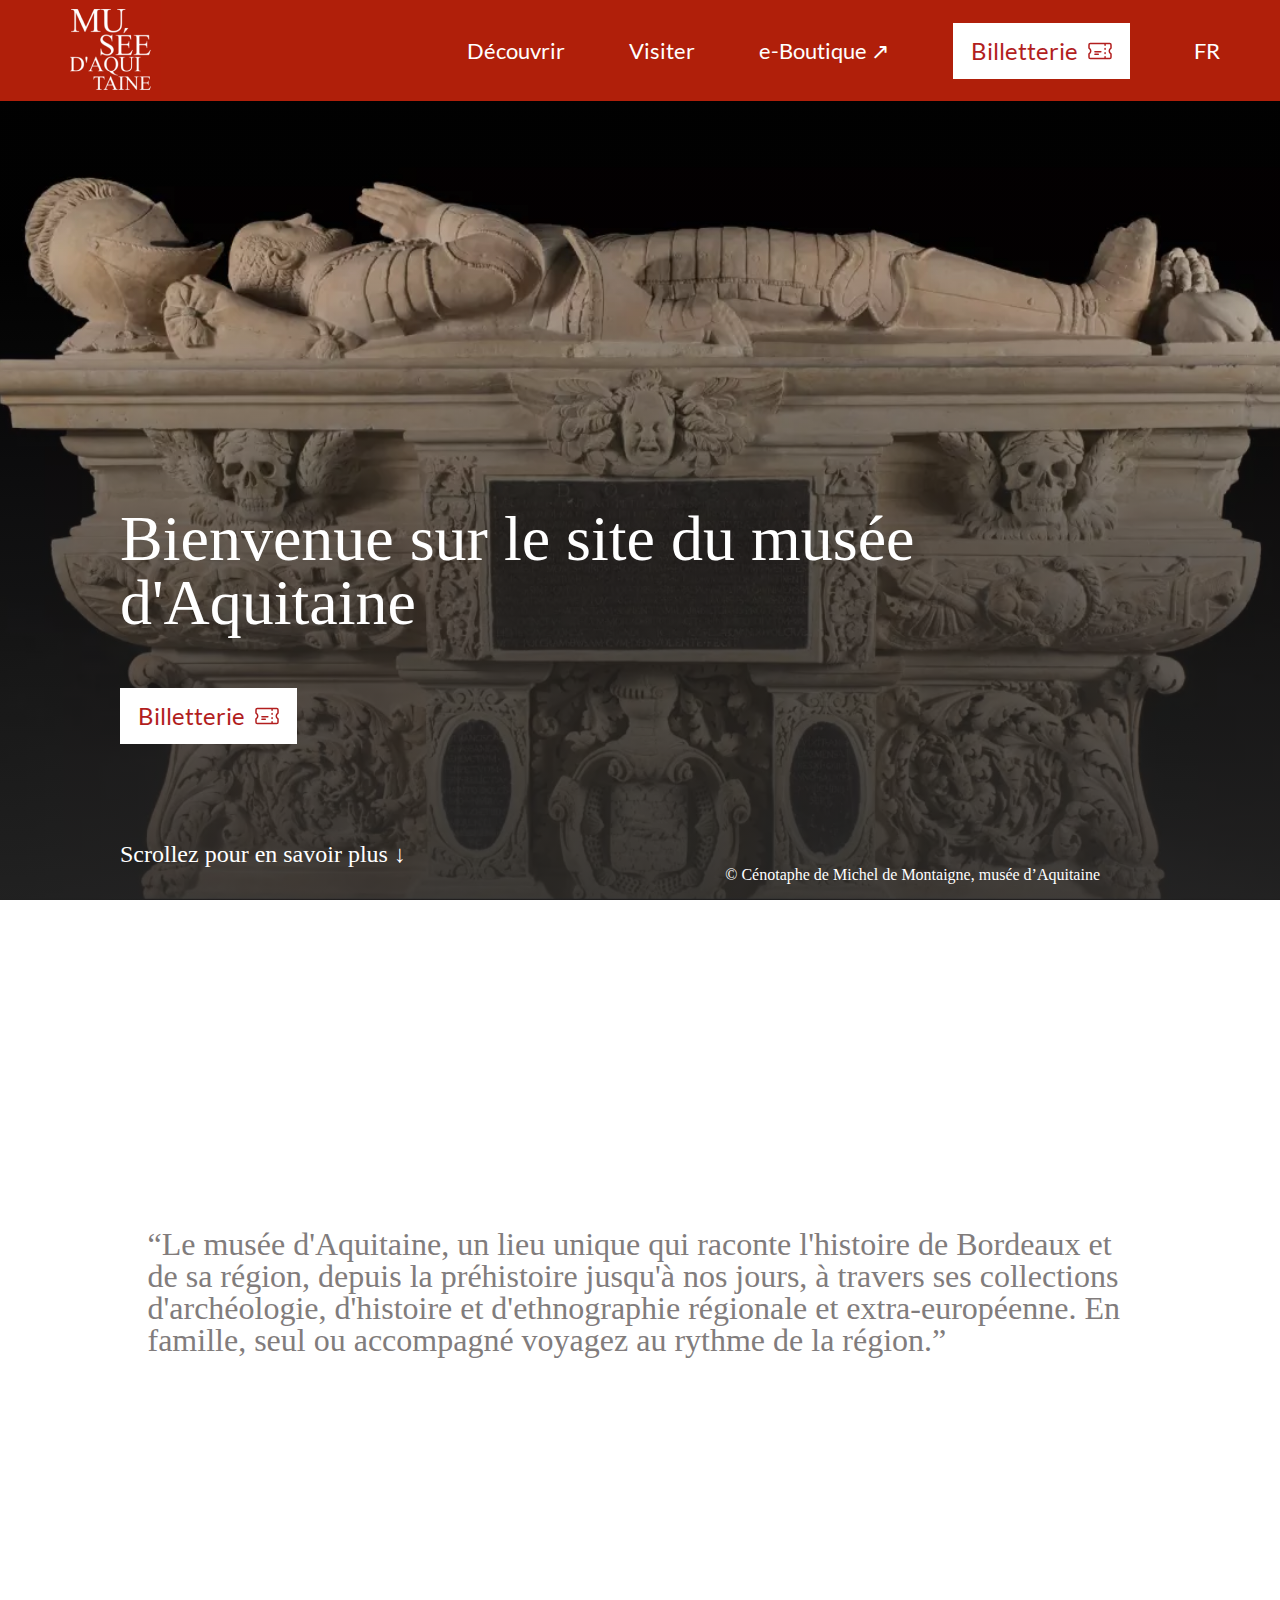
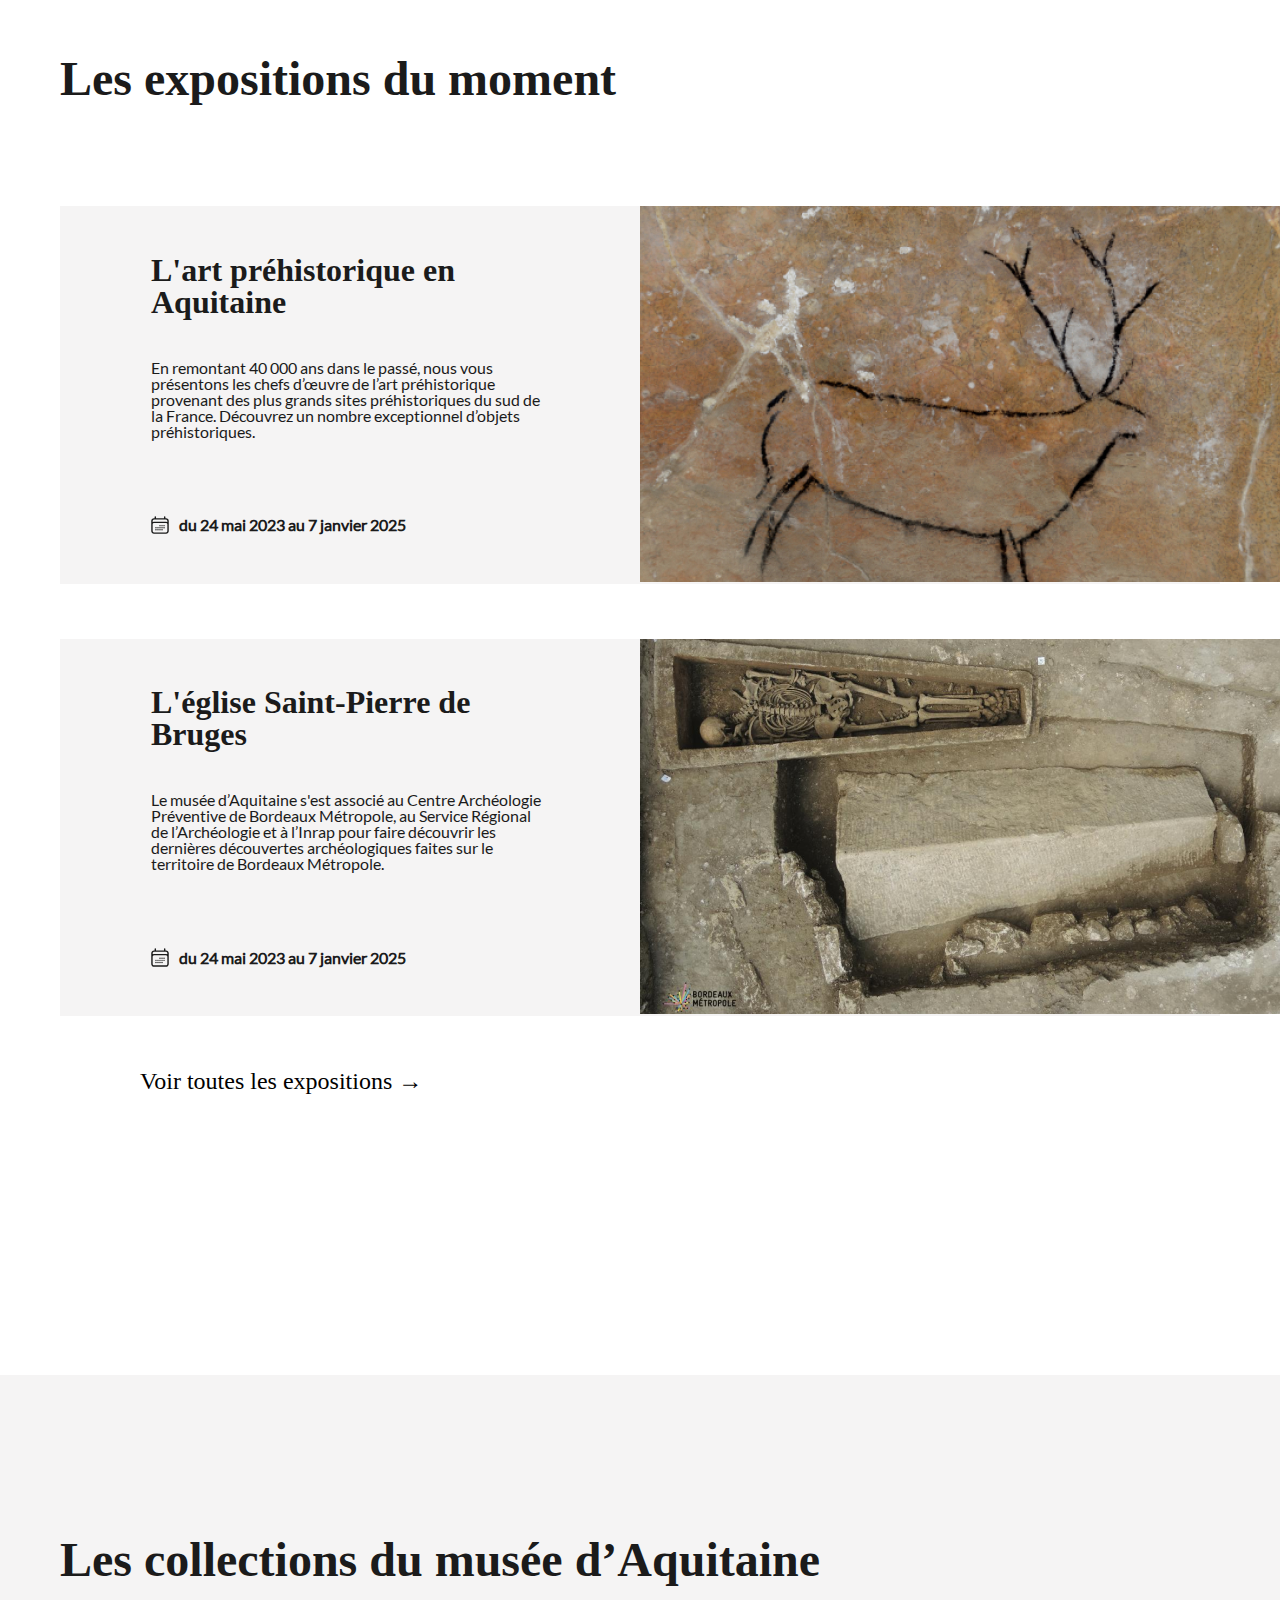
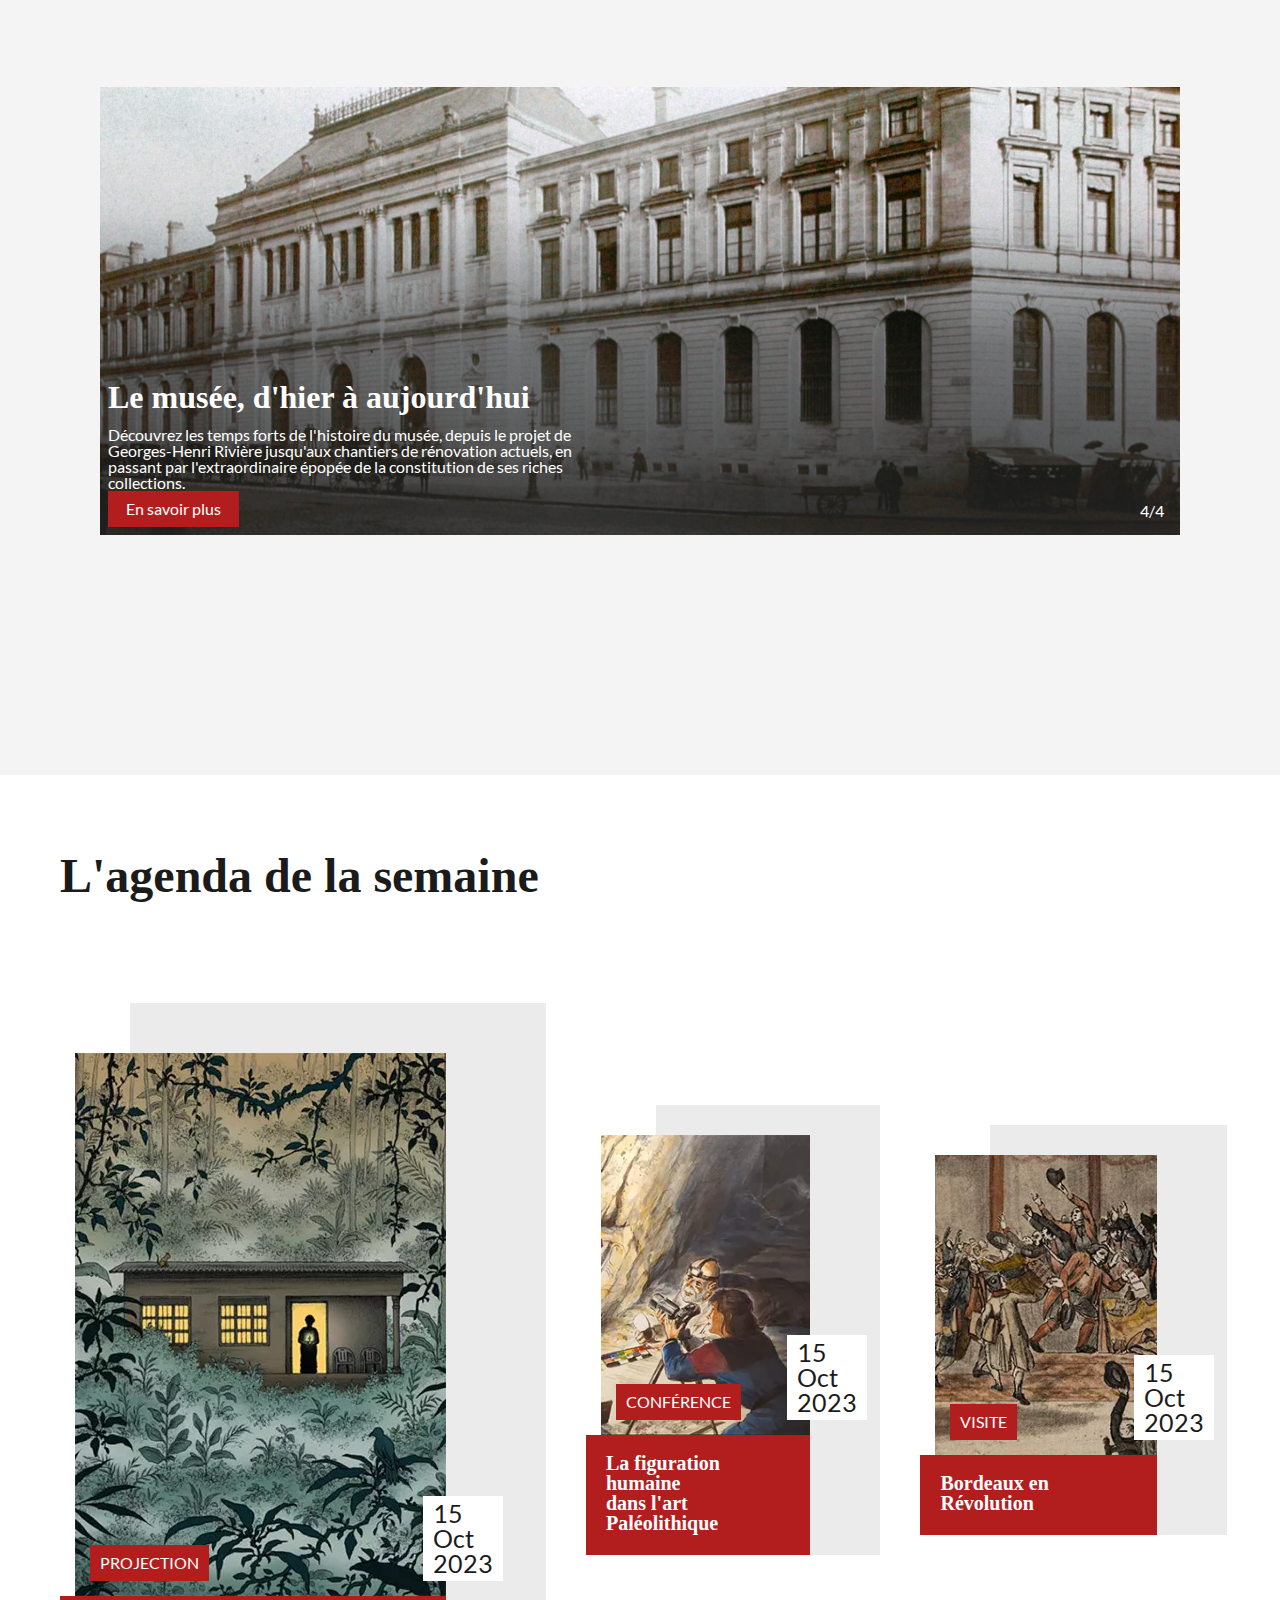
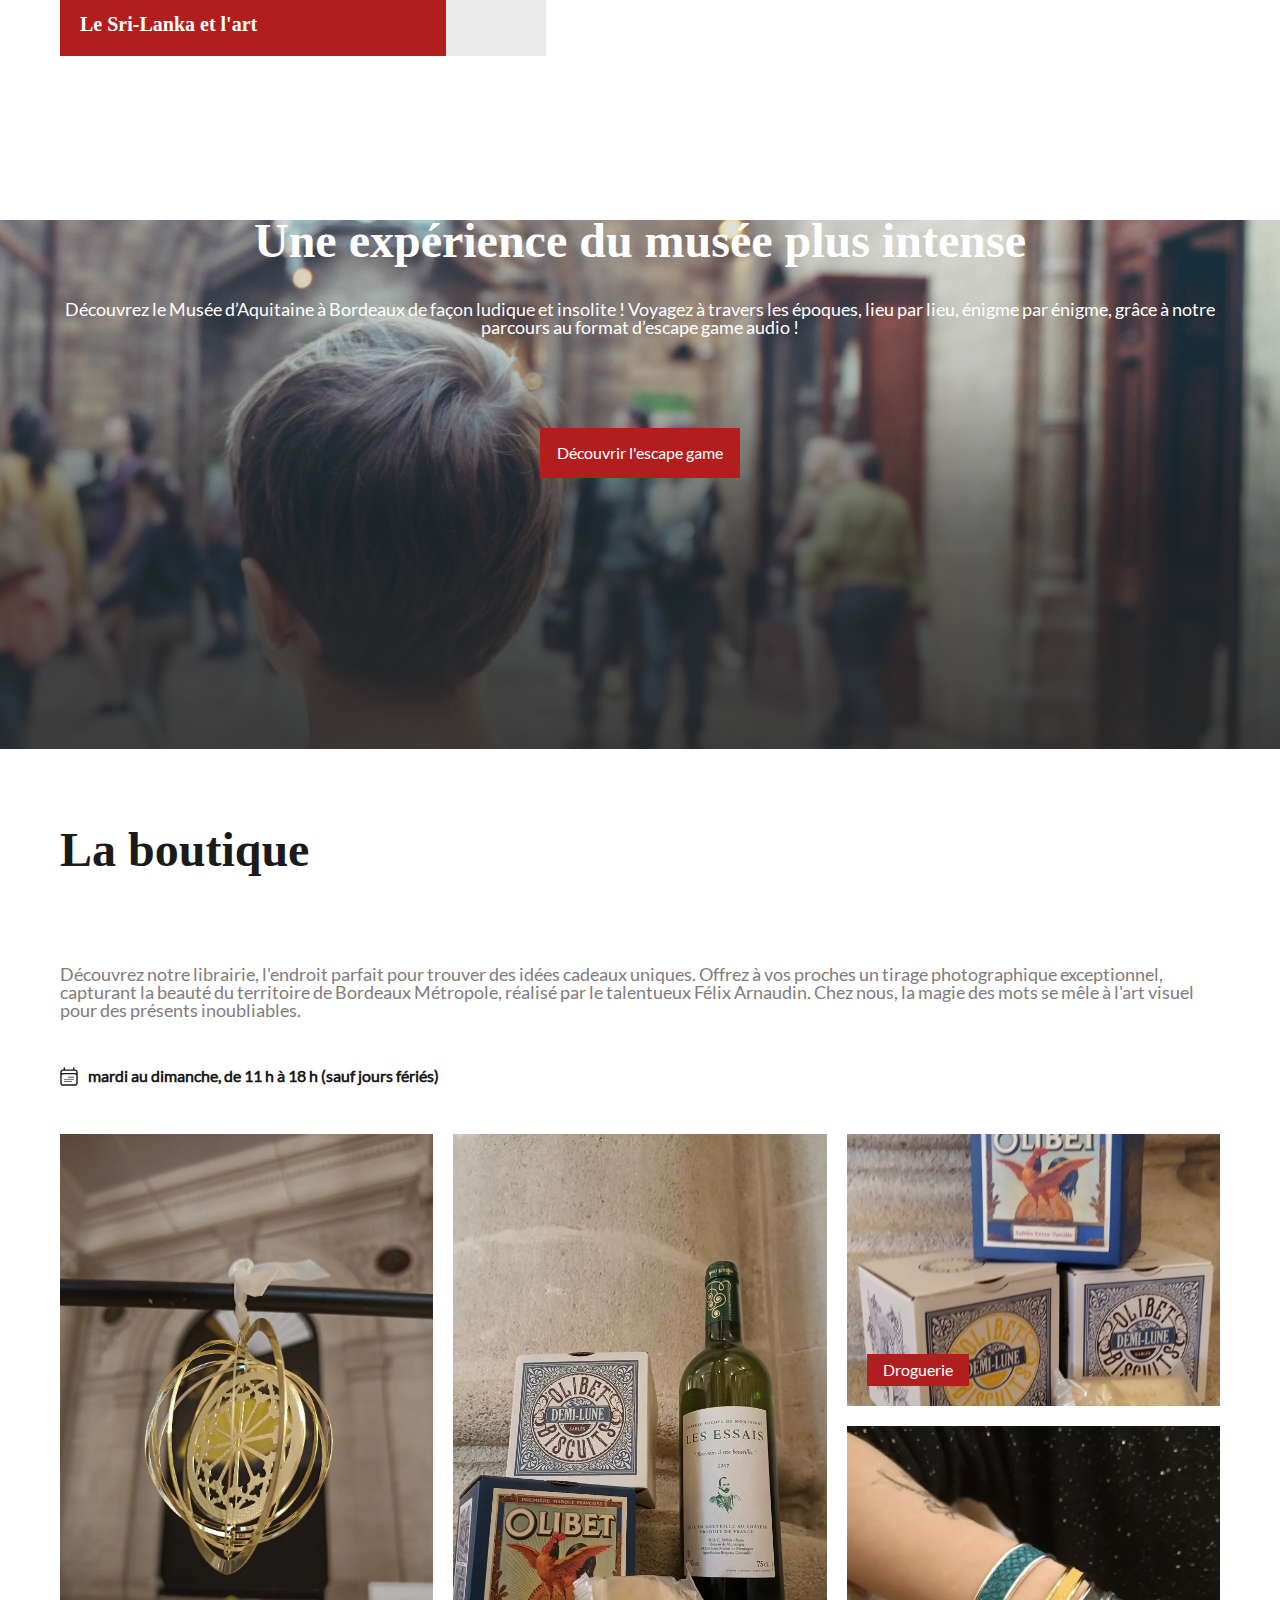
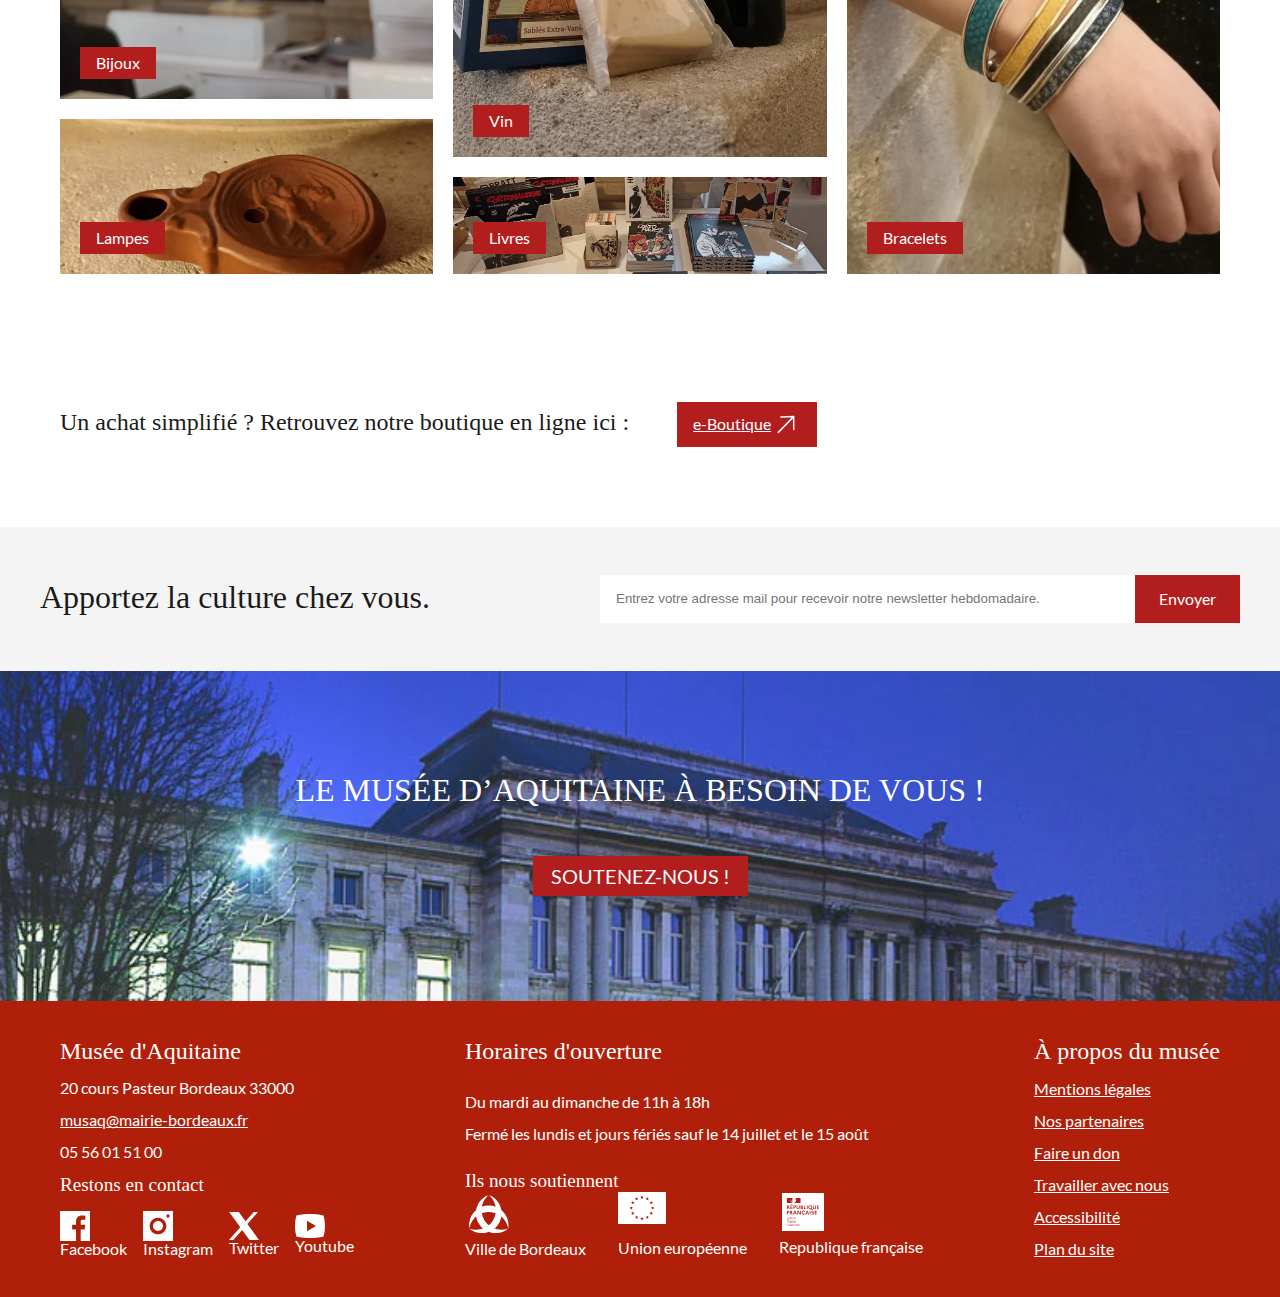
==== commit db61ab96: "Edit 14h" ====
--- a/index.html
+++ b/index.html
@@ -312,16 +312,17 @@
     </div>
   </aside>
 
-  <footer>
-    <div>
+  <footer class="container">
+    <div class="column1">
       <h4>Musée d'Aquitaine</h4>
       <address>
-        <p class="espace-bas">20 cours Pasteur Bordeaux 33000</p>
-        <a class="socials" href="mailto:musaq@mairie-bordeaux.fr">musaq@mairie-bordeaux.fr</a>
-        <a class="socials" href="tel:+33556015100">05 56 01 51 00</a>
+        <p>20 cours Pasteur Bordeaux 33000</p>
+        <a href="mailto:musaq@mairie-bordeaux.fr">musaq@mairie-bordeaux.fr</a>
+        <a class="tel" href="tel:+33556015100">05 56 01 51 00</a>
       </address>
-      <h5 class="espace-bas">Restons en contact</h5>
-      <div class="text-and-reseaux espace-bas">
+      <div>
+      <h5>Restons en contact</h5>
+      <div class="socials">
         <div class="facebook">
           <img src="images/facebook.svg" alt="pictogramme facebook">
           <p>Facebook</p>
@@ -340,19 +341,21 @@
         </div>
       </div>
     </div>
-    <div>
-      <h4 class="espace-gauche">Horaires d'ouverture</h4>
-      <ul class="espace-gauche espace-bas-horaires">
-        <li>Du mardi au dimanche de 11h à 18h</li>
-        <li>Fermé les lundis et jours fériés sauf le 14 juillet et le 15 août</li>
+    </div>
+    <div class="column2">
+      <h4>Horaires d'ouverture</h4>
+      <div>
+      <p class="week">Du mardi au dimanche de 11h à 18h</p>
+        <p>Fermé les lundis et jours fériés sauf le 14 juillet et le 15 août</p>
+    </div>
         <div class="soutiennent">
-          <h5 class="espace-bas">Ils nous soutiennent</h5>
-          <div class=" espace-bas soutien">
+          <h5>Ils nous soutiennent</h5>
+          <div class="partners">
             <div>
               <img src="images/picto-bdx.svg" alt="pictogramme ville bordeaux">
               <p>Ville de Bordeaux</p>
             </div>
-            <div class="europe">
+            <div class="eu">
               <img src="images/Flag_of_Europe.svg" alt="pictogramme Union Europenne">
               <p>Union européenne</p>
             </div>
@@ -364,16 +367,30 @@
         </div>
       </ul>
     </div>
-    <div class="apropos espace-gauche">
+    <div class="column3">
       <h4>À propos du musée</h4>
-      <div class="espace-a-propo">
-        <a href="#">Mentions légales</a>
-        <a class="espace-a-propos" href="#">Nos partenaires</a>
-        <a class="espace-a-propos" href="#">Faire un don</a>
-        <a class="espace-a-propos" href="#">Travailler avec nous</a>
-        <a class="espace-a-propos" href="#">Accessibilité</a>
-        <a class="espace-a-propos" href="#">Plan du site</a>
-      </div>
+      <nav>
+        <ul>
+            <li>
+                <a href="#">Mentions légales</a>
+            </li>
+            <li>
+                <a href="#">Nos partenaires</a>
+            </li>
+            <li>
+                <a href="#">Faire un don</a>
+            </li>
+            <li>
+                <a href="#">Travailler avec nous</a>
+            </li>
+            <li>
+                <a href="#">Accessibilité</a>
+            </li>
+            <li>
+                <a href="#">Plan du site</a>
+            </li>
+        </ul>
+      </nav>
     </div>
   </footer>
 </body>
--- a/home.css
+++ b/home.css
@@ -124,11 +124,11 @@
   margin-right: auto;
 }
 
-.collections article{
+.collections article {
   height: fit-content;
 }
 
-.collections-container{
+.collections-container {
   margin: 0.5rem;
 }
 
@@ -190,6 +190,8 @@
 
 .espace-bas {
   margin-top: 40px;
+  display: flex;
+  flex-direction: column;
 }
 
 .text-expo {
@@ -256,7 +258,7 @@
   margin-right: auto;
   padding-top: 200px;
   padding-bottom: 50px;
-  padding:0 2rem;
+  padding: 0 2rem;
 }
 
 .escape-game p {
@@ -284,6 +286,8 @@
 
 .espace-bas-grand {
   margin-top: 200px;
+  display: flex;
+  align-items: center;
 }
 
 .tag {
--- a/composants.css
+++ b/composants.css
@@ -84,6 +84,9 @@
 
 .socials img {
   width: 30px;
+  display: flex;
+  gap: 1rem;
+  align-items: center;
 }
 
 .column2 {
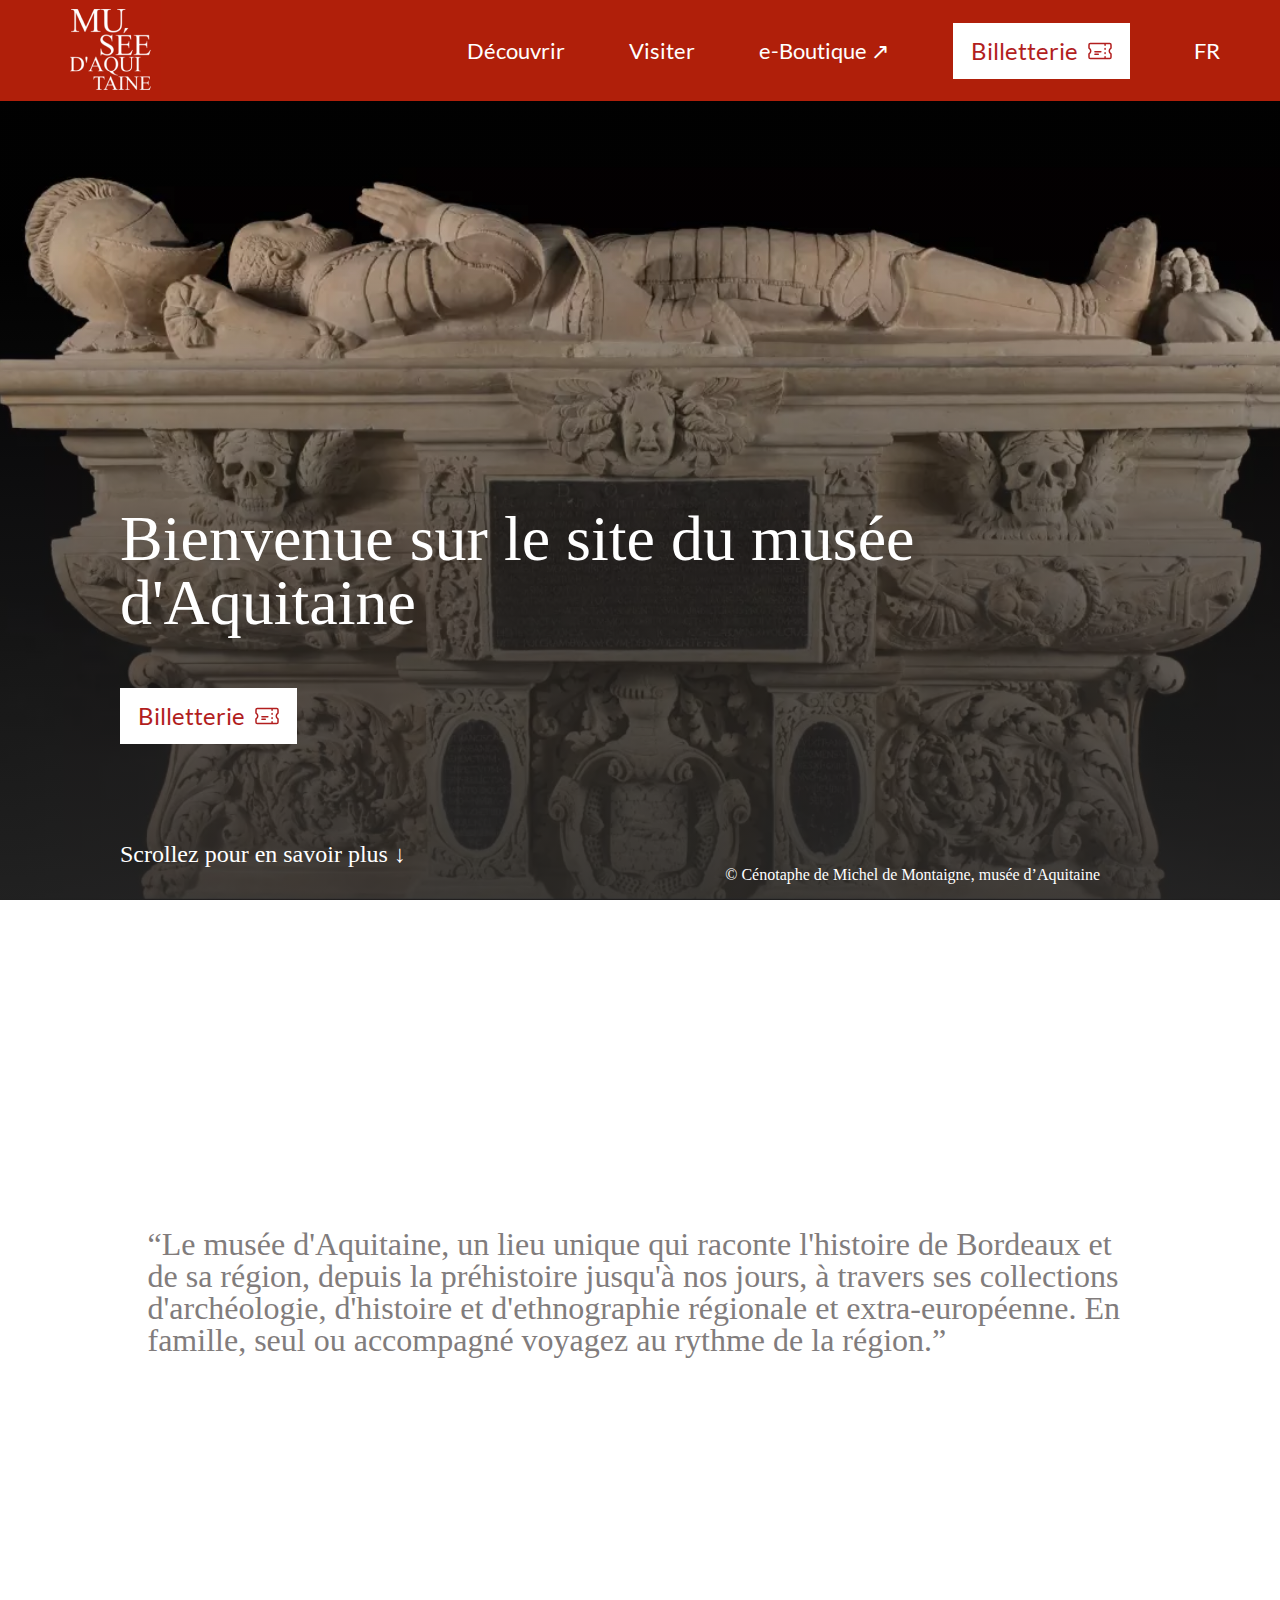
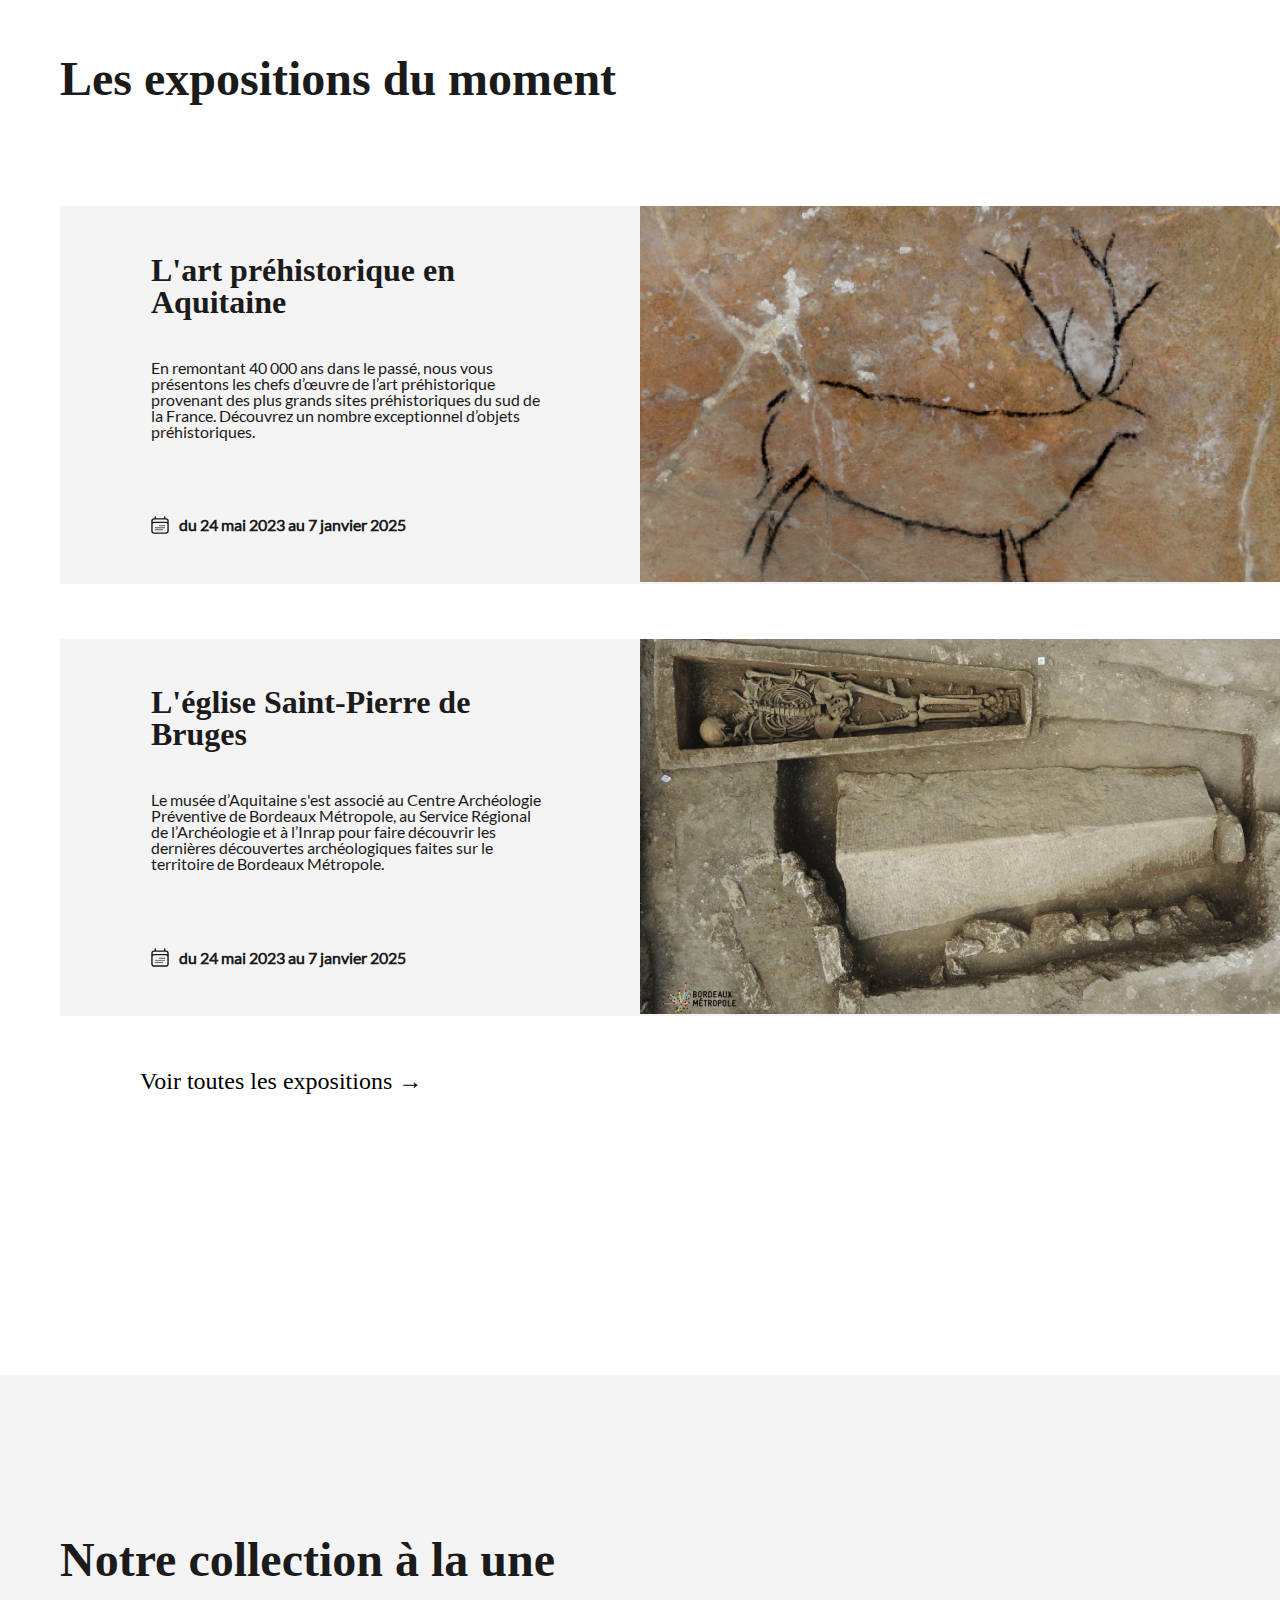
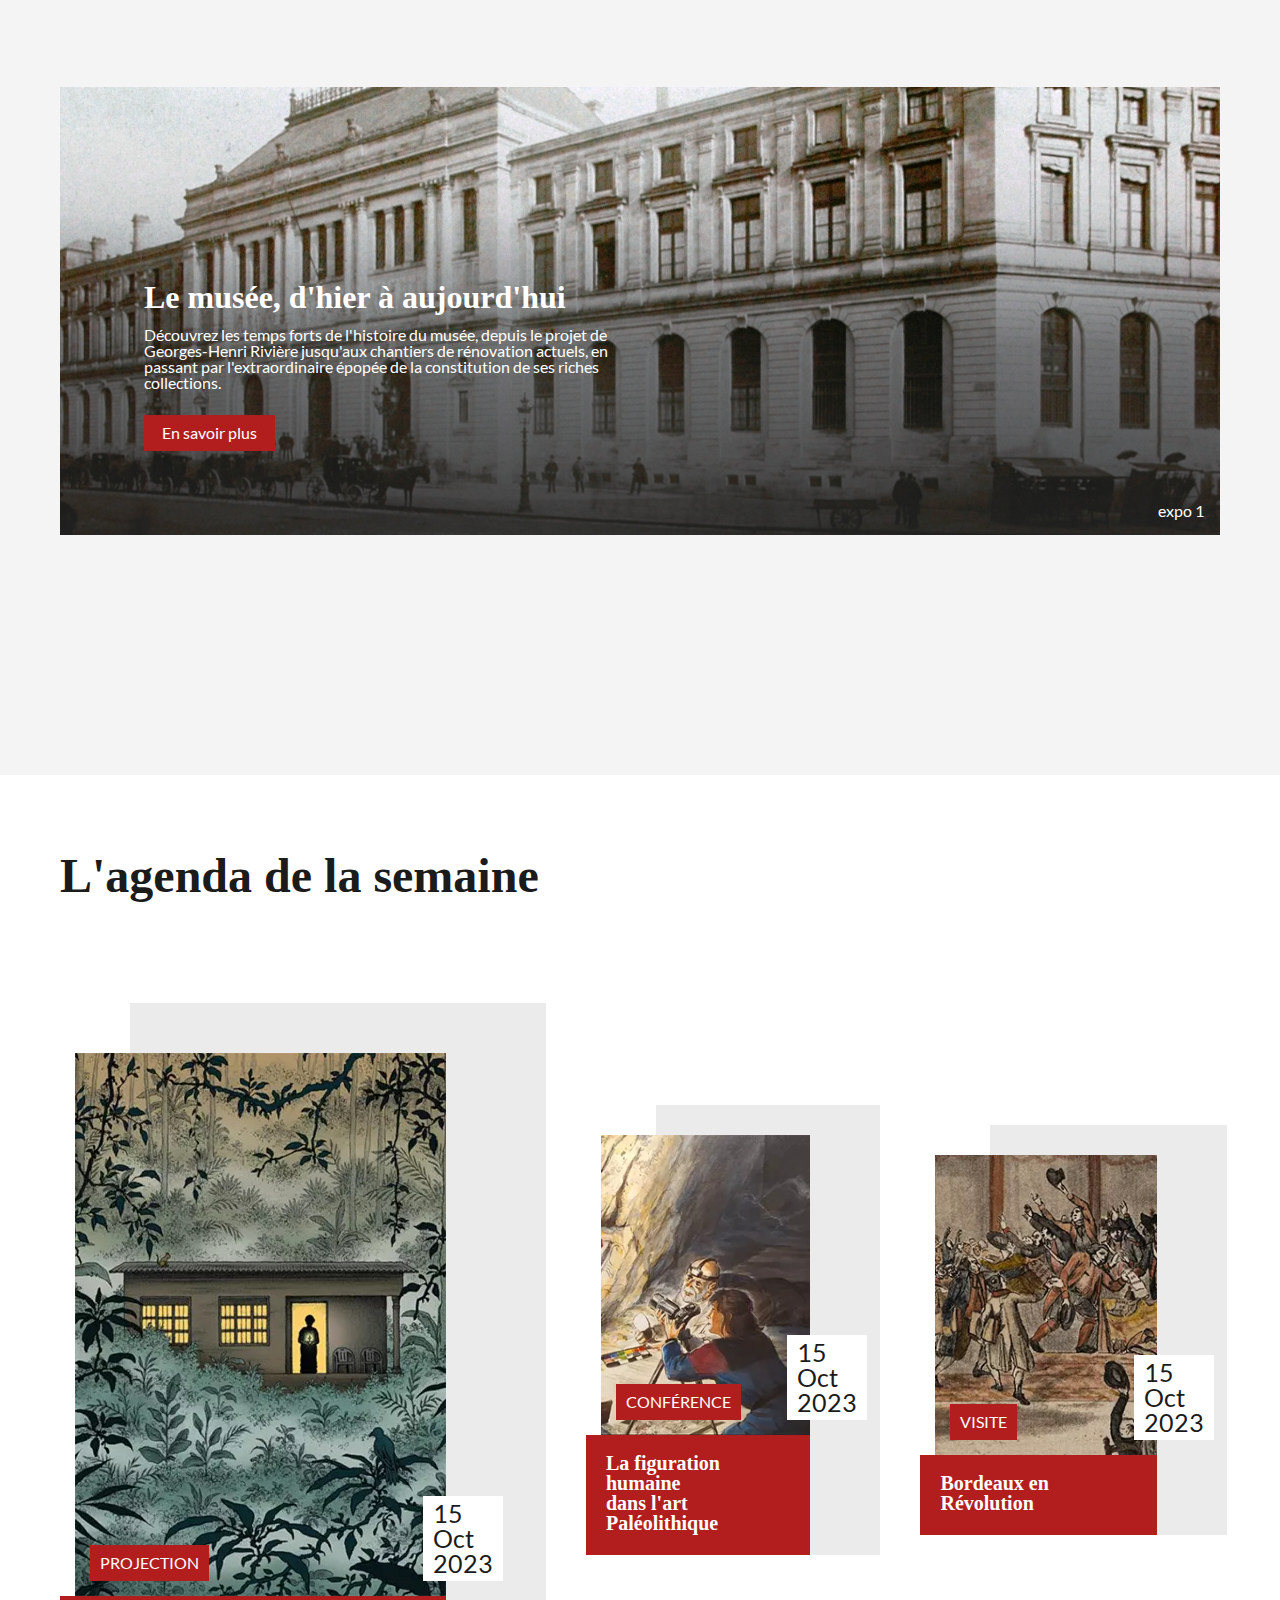
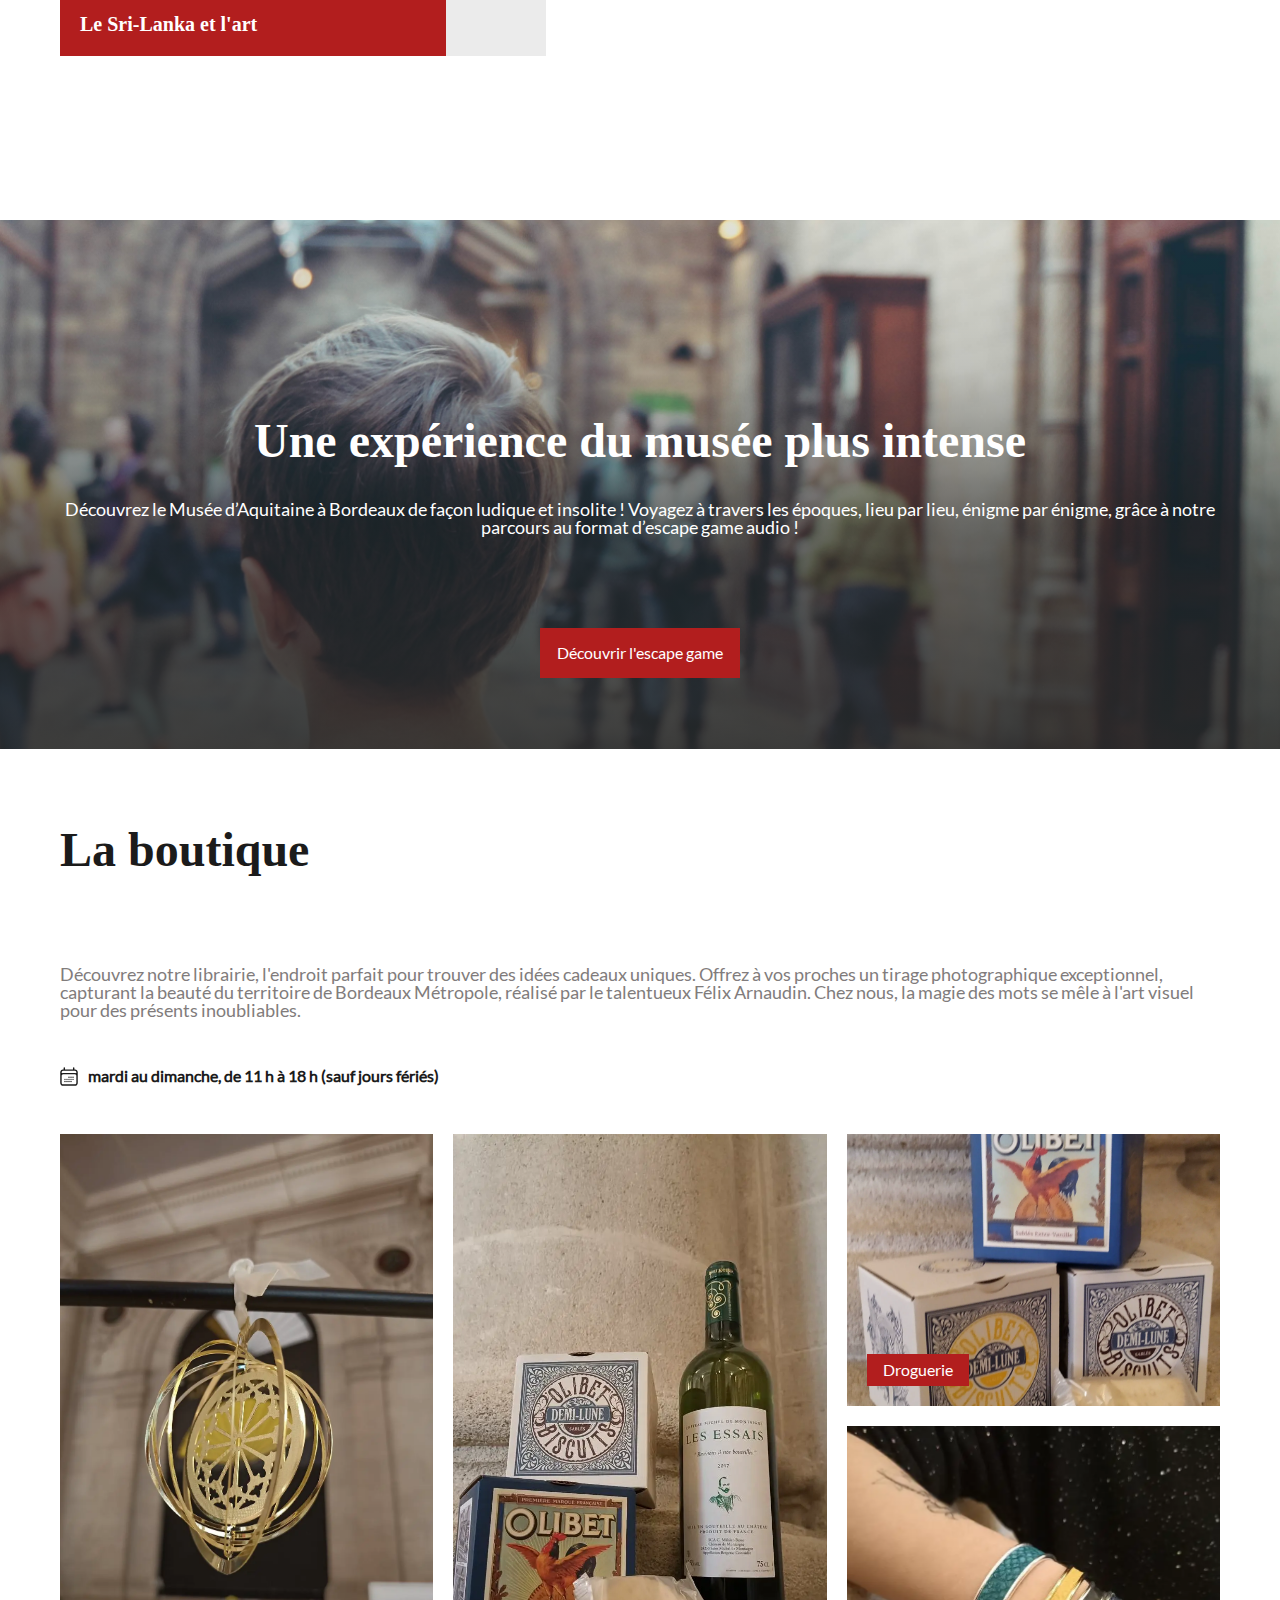
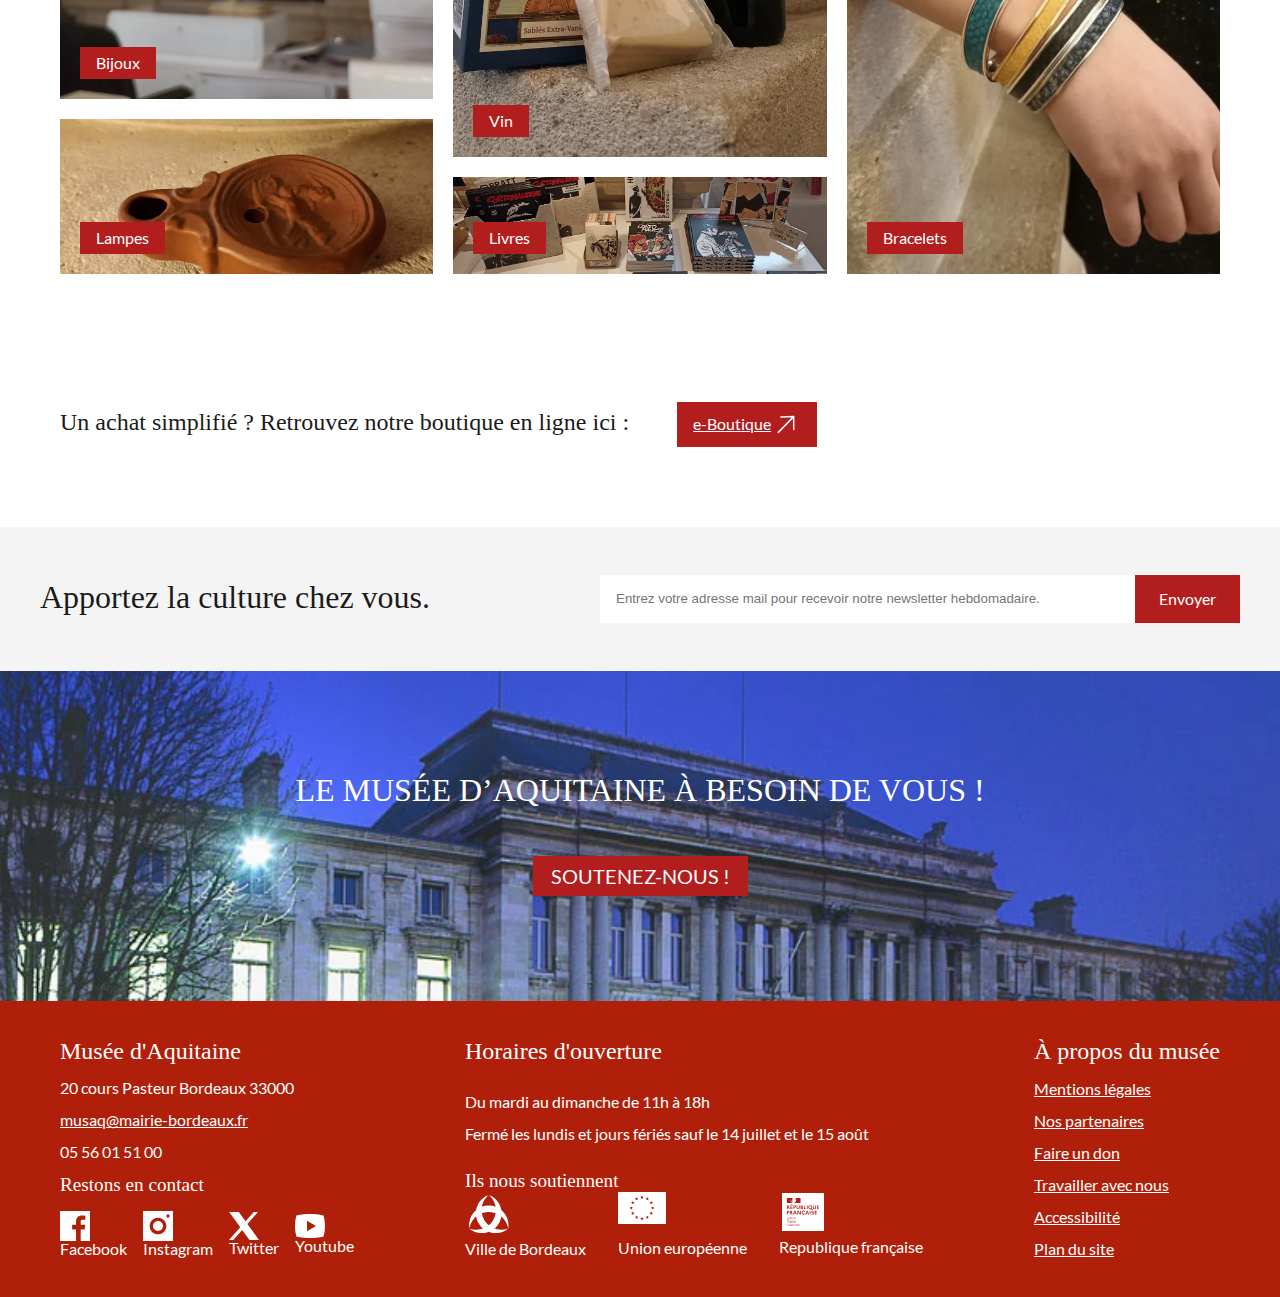
==== commit 569aed1c: "Simon edit" ====
--- a/index.html
+++ b/index.html
@@ -4,6 +4,7 @@
 <head>
   <meta charset="UTF-8" />
   <meta name="viewport" content="width=device-width, initial-scale=1.0" />
+  <meta name="description" content="Plongez au cœur du terroir bordelais à travers le musée d’Aquitaine et ses collections riches. Un moment unique vous attend. Découvrez l'histoire d'Aquitaine un de nos trésors Français. #MuséeAquitaine" />
   <title>Le musée d'Aquitaine</title>
   <link rel="icon" type="image/svg+xml" href="images/icons/logo_rouge.svg" />
   <link rel="stylesheet" href="media.css" />
@@ -16,7 +17,7 @@
 <body>
   <header>
     <nav>
-      <a href="/">
+      <a href="index.html">
         <img src="images/icons/logo.png" alt="Le logo du musée d'Aquitaine" />
       </a>
 
@@ -122,7 +123,7 @@
       <a href="#" class="bouton-scroll2 responsive" >Voir toutes les expositions &RightArrow;</a>
     </section>
     <section class="collections">
-      <h2>Les collections du musée d’Aquitaine</h2>
+      <h2>Notre collection à la une</h2>
       <div>
         <article class="first-collection">
           <div class="collections-container">
@@ -133,7 +134,7 @@
               rénovation actuels, en passant par l'extraordinaire épopée de la
               constitution de ses riches collections.
             </p>
-            <a href="#" class="bouton-rouge collection-savoir-plus">En savoir plus</a>
+            <a href="collection.html" class="bouton-rouge collection-savoir-plus">En savoir plus</a>
           </div>
         </article>
         <!--
--- a/home.css
+++ b/home.css
@@ -111,7 +111,7 @@
 
 .collections article:nth-child(1) {
   position: relative;
-  width: 67.5rem;
+  width: 100%;
   height: 28rem;
   background: no-repeat linear-gradient(180deg,
       rgba(0, 0, 0, 0) 0%,
@@ -126,15 +126,16 @@
 
 .collections article {
   height: fit-content;
+  width: 100%;
 }
 
 .collections-container {
-  margin: 0.5rem;
+  margin: 5.25rem;
 }
 
 .collections article:nth-child(1)::after {
   position: absolute;
-  content: "4/4";
+  content: "expo 1";
   bottom: 1rem;
   right: 1rem;
   color: #fff;
@@ -170,7 +171,9 @@
 .collections {
   background-color: #f5f4f4;
 }
-
+.collection-savoir-plus{
+  margin-top: 1.5rem;
+}
 .titre-expo {
   margin-bottom: 6.25rem;
 }
@@ -256,7 +259,7 @@
   color: white;
   margin-left: auto;
   margin-right: auto;
-  padding-top: 200px;
+  margin-top: 200px;
   padding-bottom: 50px;
   padding: 0 2rem;
 }
@@ -409,7 +412,13 @@
   height: 100%;
   position: relative;
 }
-
+.img-container:hover {
+  filter : brightness(115%);
+  background-color: blue;
+  width: 100%;
+  height: 100%;
+  position: relative;
+}
 .boutique-tag {
   position: absolute;
   padding: 0.5rem 1rem;
--- a/system.css
+++ b/system.css
@@ -6,6 +6,12 @@
     font-family: 'Lato';
     src: url(polices/Lato/Lato-Regular.woff2);
 }
+
+*:focus {
+
+    outline: none;
+    box-shadow: 0 0 0 2px rgb(255, 255, 255);
+  }
 
 body{
     font-family: 'Lato', sans-serif;
@@ -83,3 +89,4 @@
     stroke: #B21E1E;
     border: 2px solid #B21E1E;
 }
+
--- a/composants.css
+++ b/composants.css
@@ -177,7 +177,7 @@
 
   }
 
-  a.bouton-scroll2.responsive{
+  a .bouton-scroll2{
     margin-left: auto;
     margin-right: auto;
   }
@@ -195,11 +195,14 @@
   
   .collections article:nth-child(1) {
     position: relative;
-    width: 16.5rem;
+    width: auto;
     height: 30rem;
     background: no-repeat linear-gradient( 180deg, rgba(0, 0, 0, 0) 0%, rgba(5, 5, 5, 0.12) 28.62%, rgba(25, 25, 25, 0.58) 57.72%, rgba(37, 37, 37, 0.85) 100% ), 100% / 100% url(images/collection1_hier.webp);
     margin-left: auto;
     margin-right: auto;
+}
+.collections-container{
+  margin: 1.5rem;
 }
 
   .escape-game h2 {
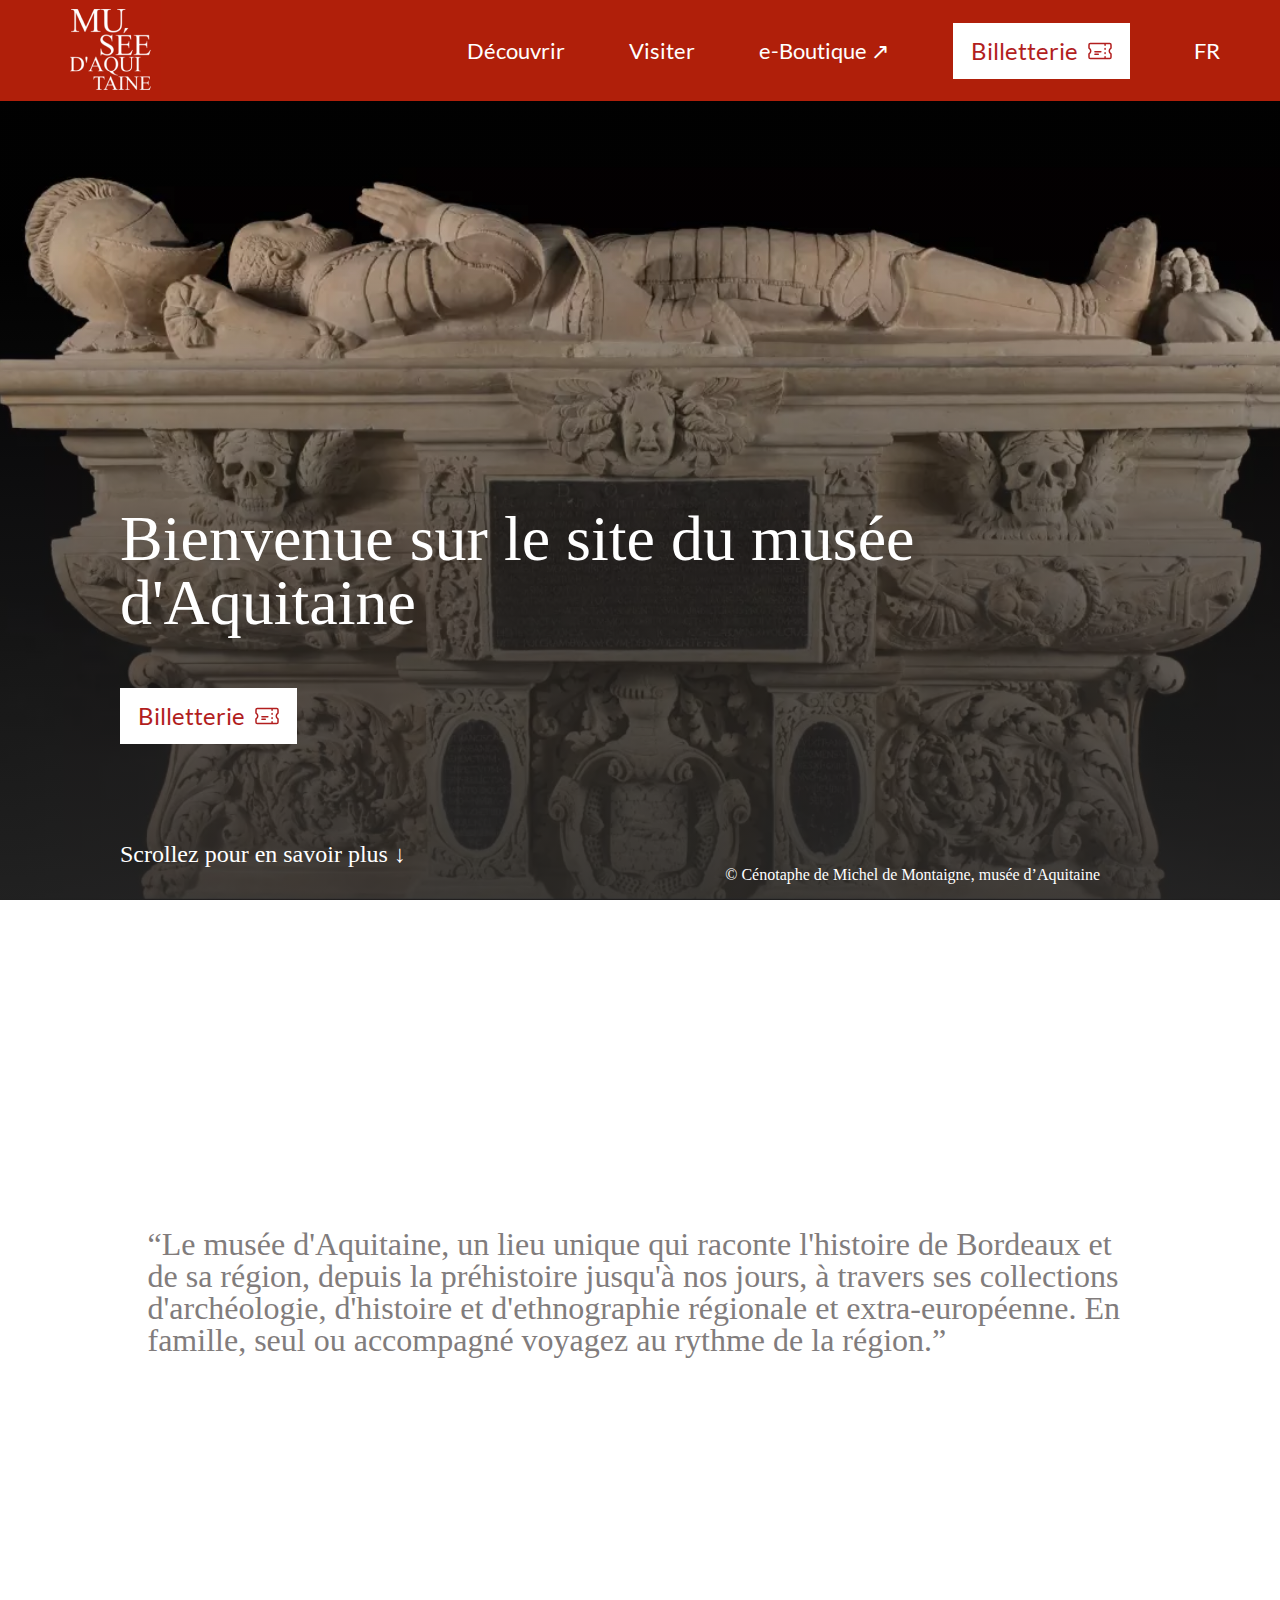
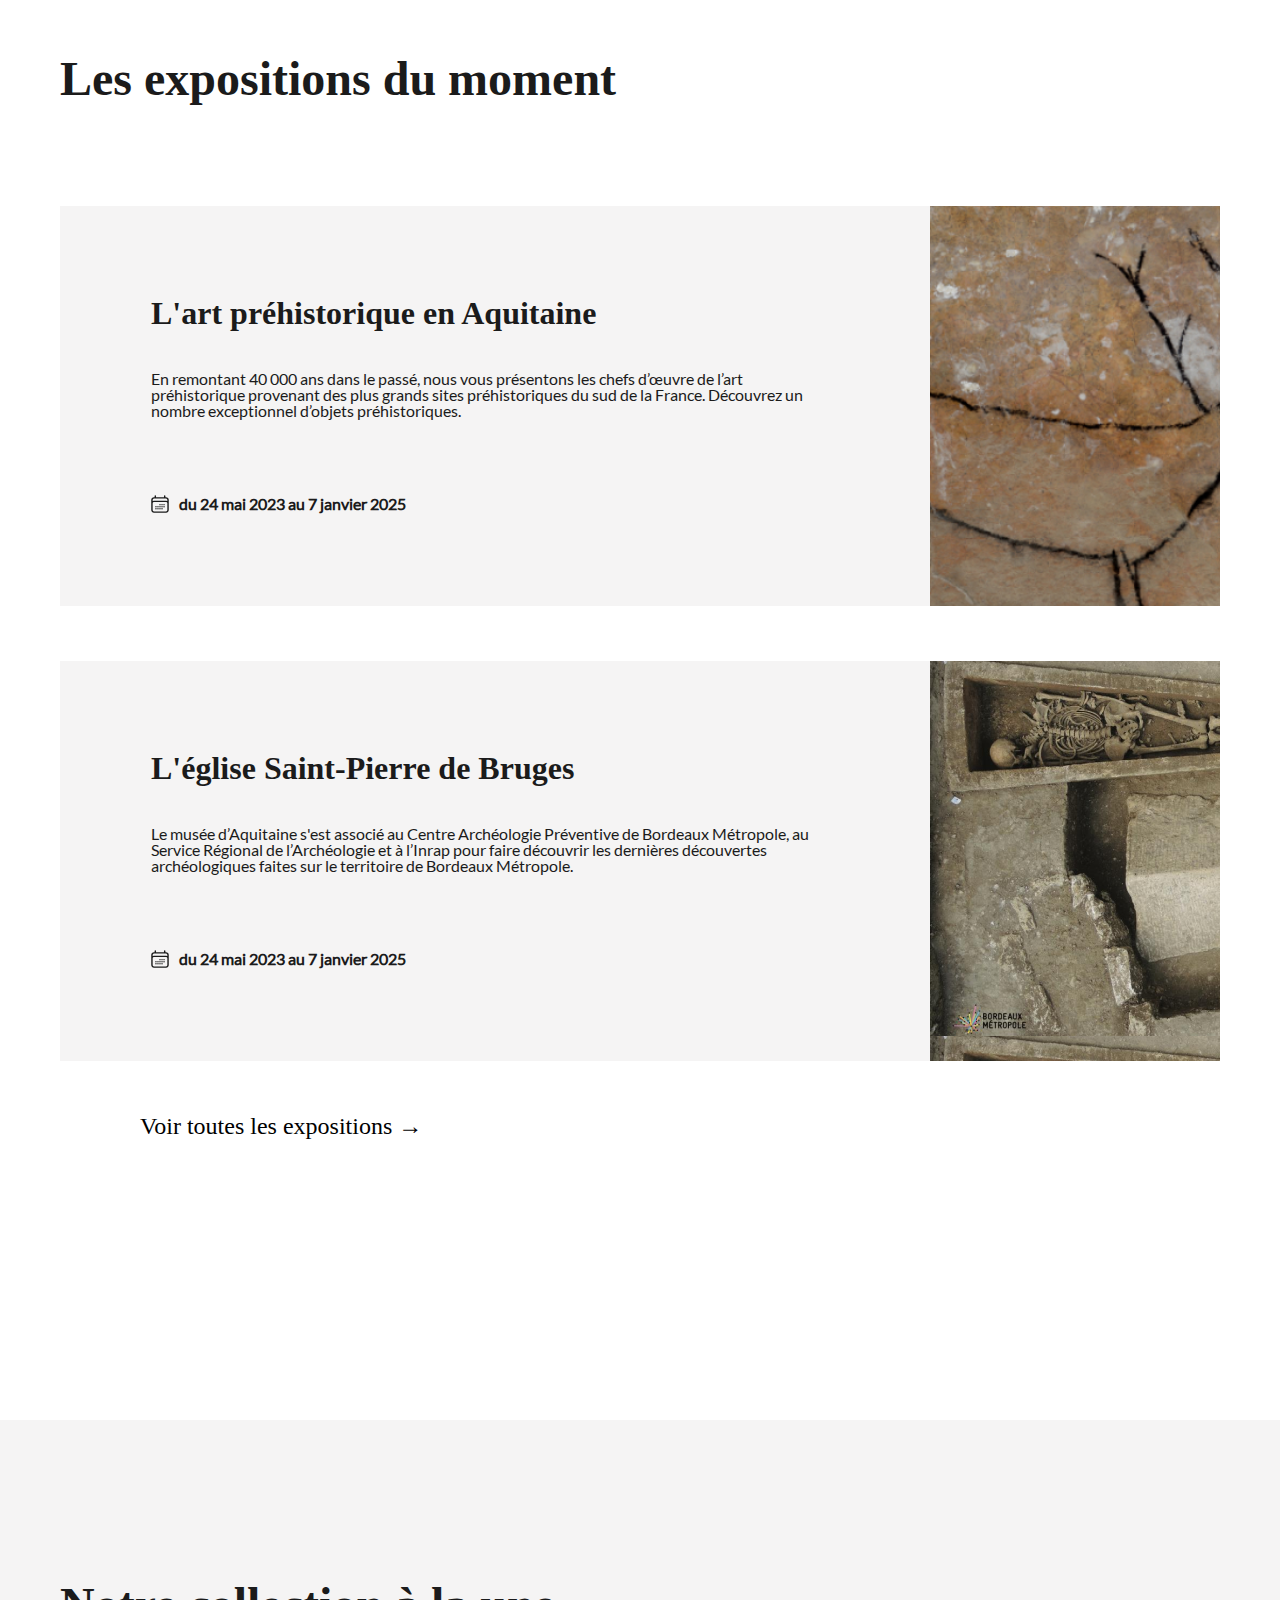
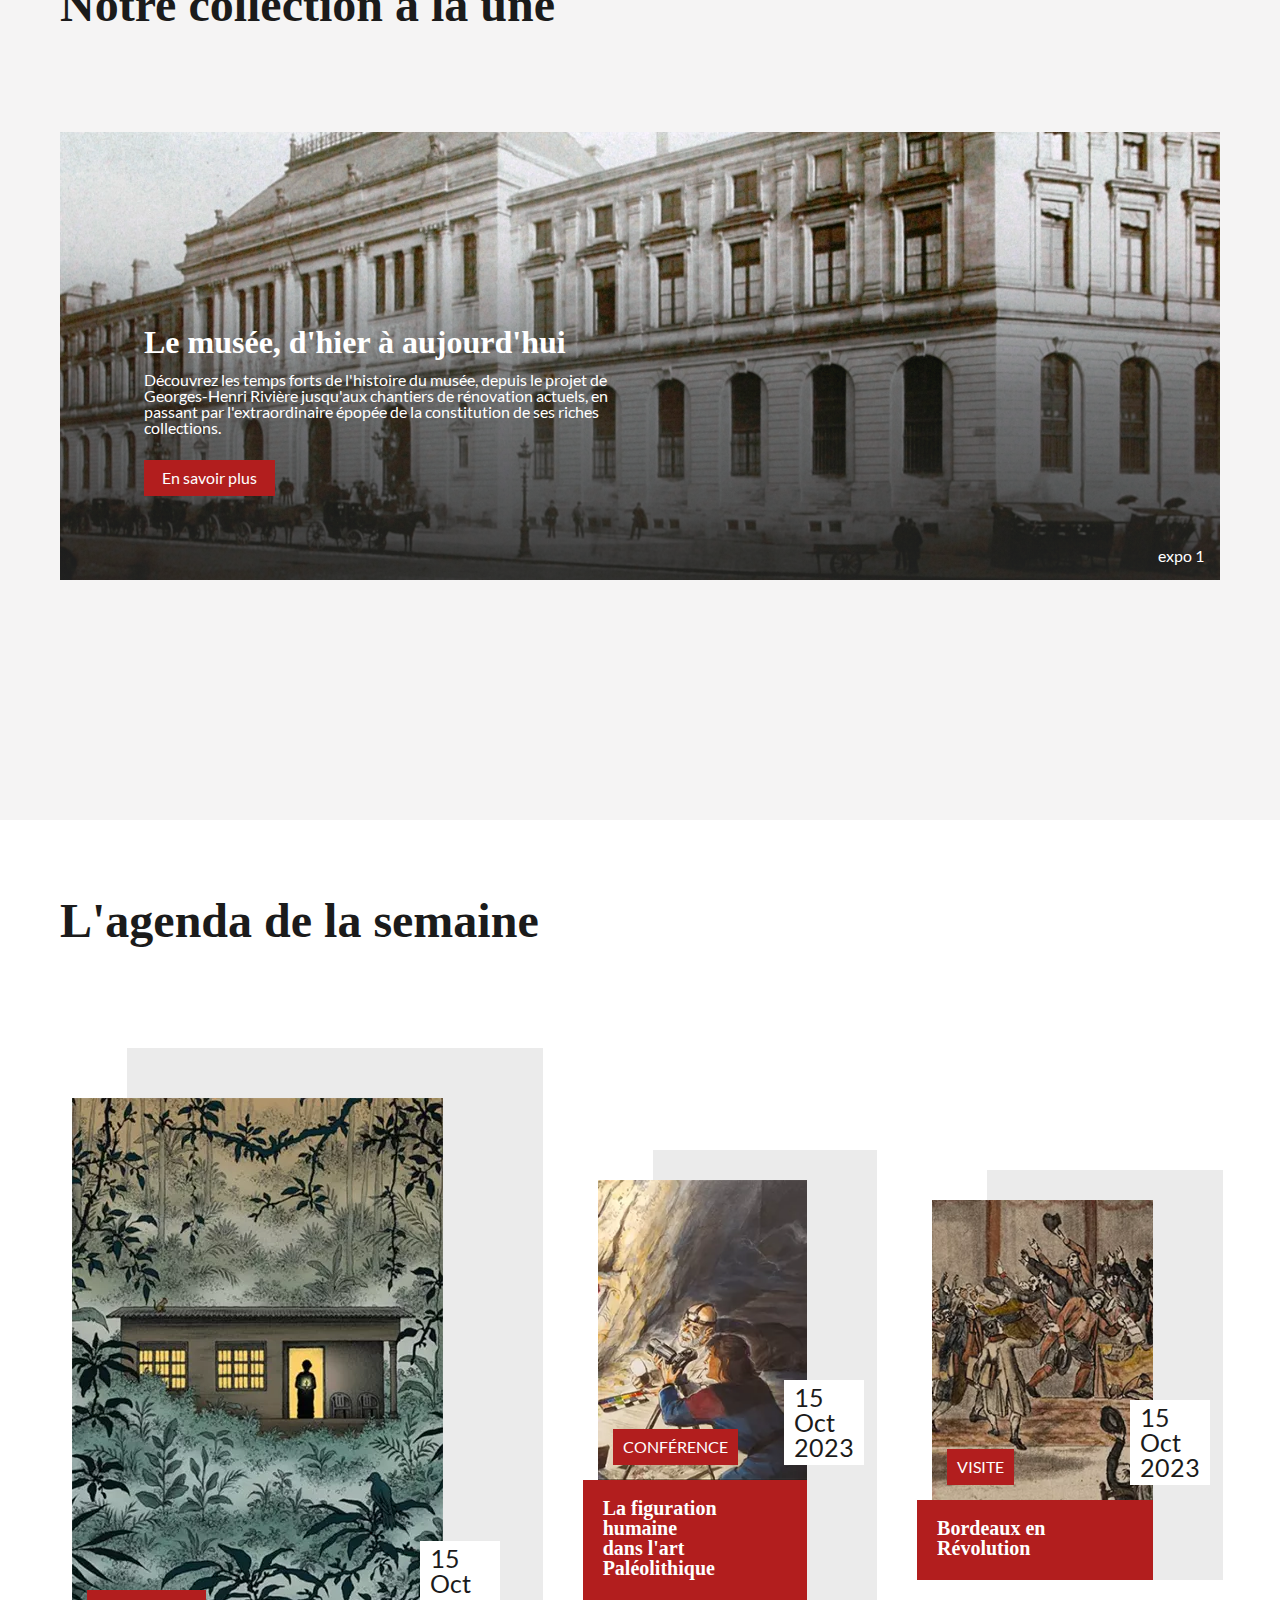
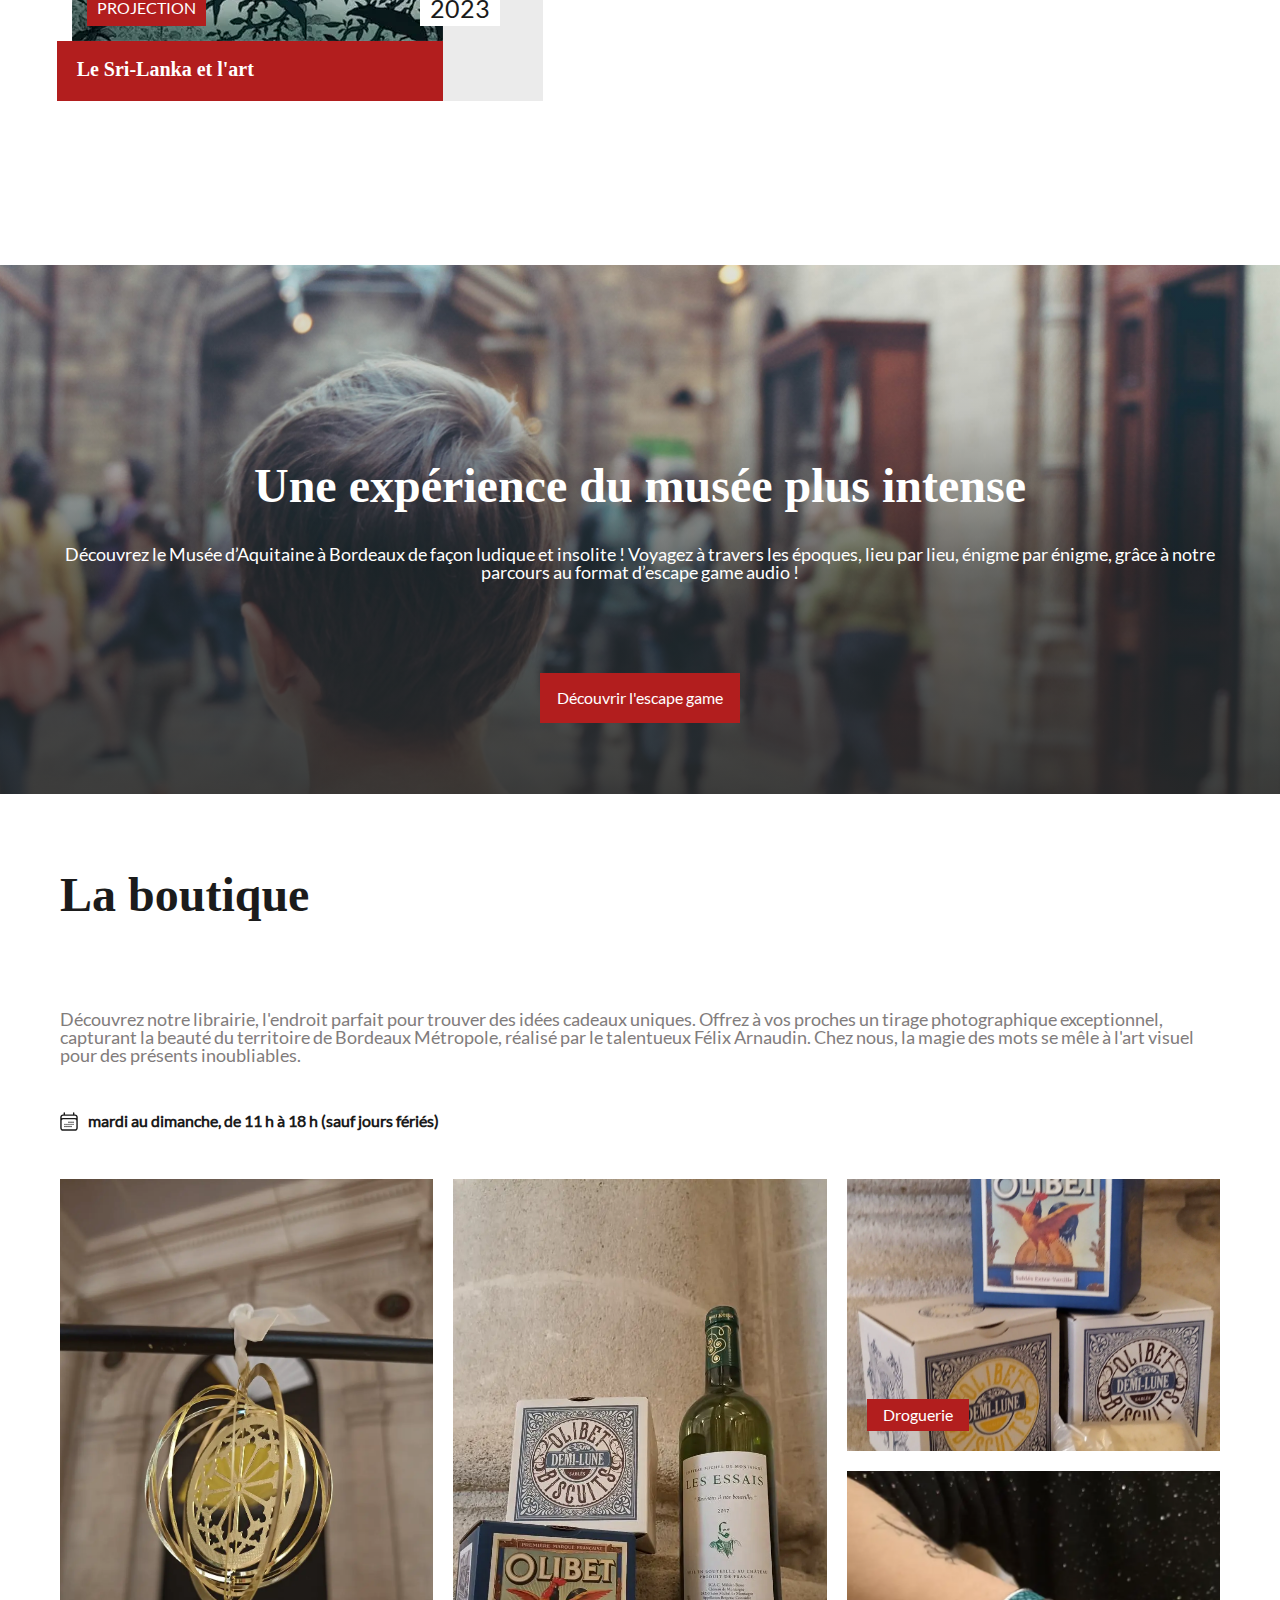
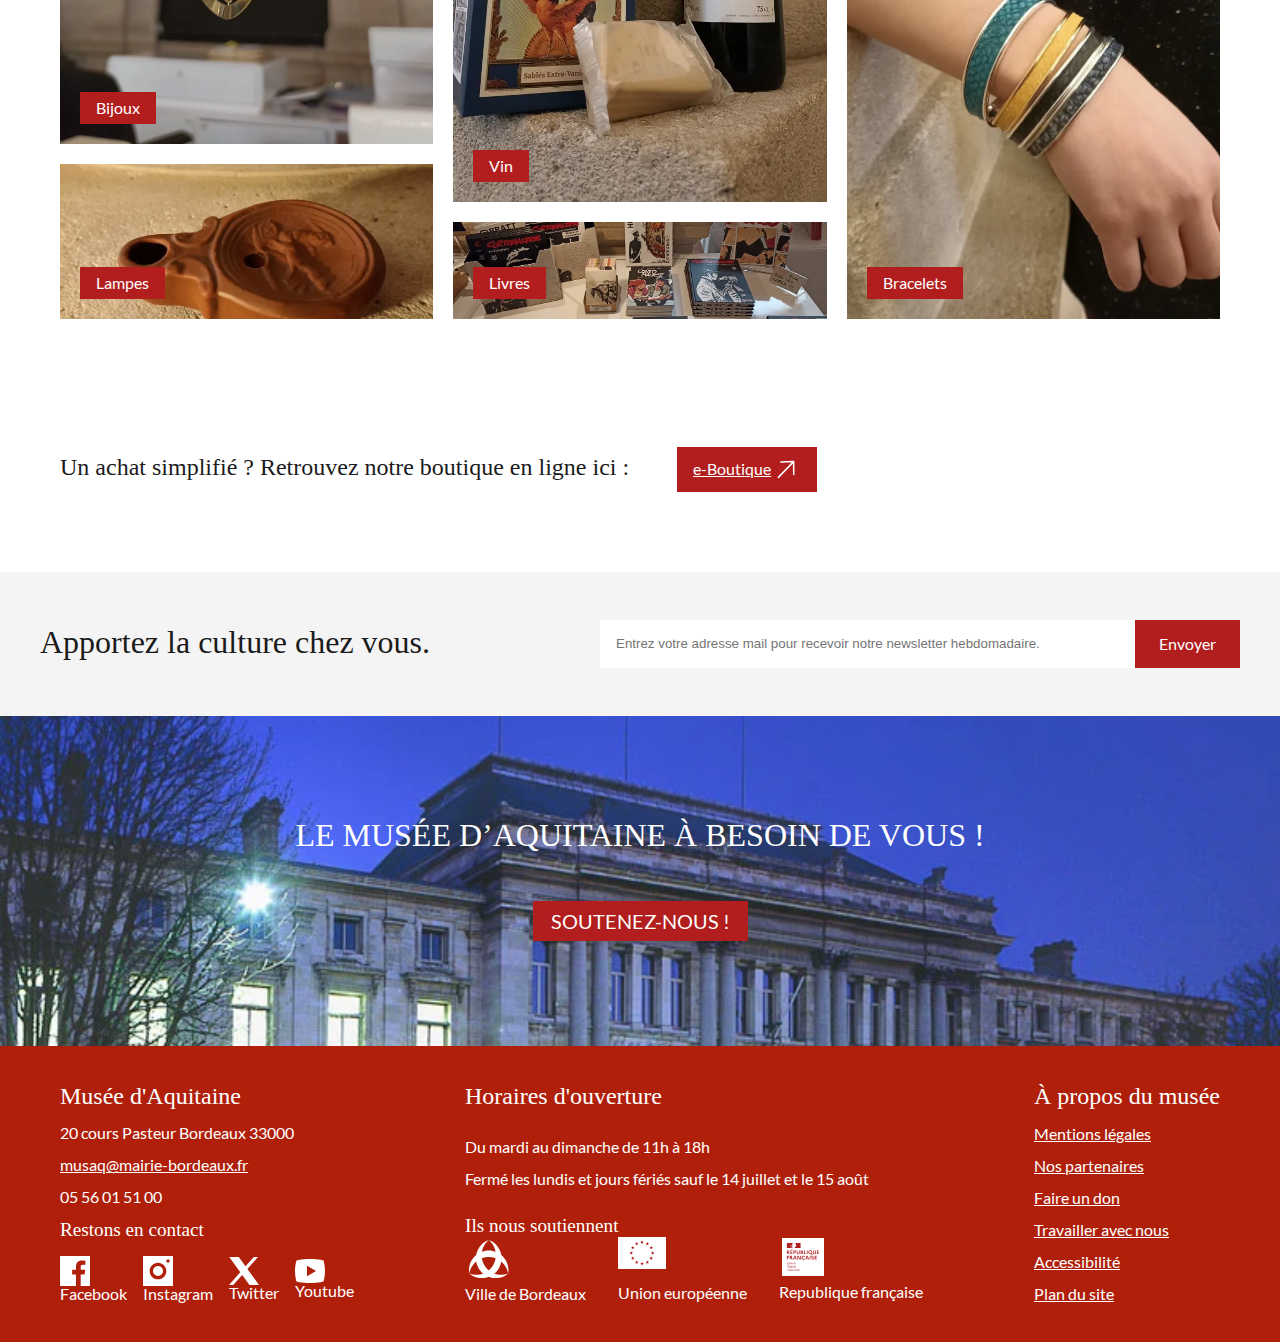
==== commit 3e6e7db7: "FINAL EXPORT TO GITHUB" ====
--- a/index.html
+++ b/index.html
@@ -7,7 +7,6 @@
   <meta name="description" content="Plongez au cœur du terroir bordelais à travers le musée d’Aquitaine et ses collections riches. Un moment unique vous attend. Découvrez l'histoire d'Aquitaine un de nos trésors Français. #MuséeAquitaine" />
   <title>Le musée d'Aquitaine</title>
   <link rel="icon" type="image/svg+xml" href="images/icons/logo_rouge.svg" />
-  <link rel="stylesheet" href="media.css" />
   <link rel="stylesheet" href="reset.css" />
   <link rel="stylesheet" href="home.css" />
   <link rel="stylesheet" href="system.css" />
@@ -23,6 +22,9 @@
 
       <ul>
         <li>
+          <a class="burger-menu" href=""><img src="images/icons/burger.svg"</a>
+        </li>
+        <li>
           <a href="/decouvrir">Découvrir</a>
         </li>
         <li>
@@ -32,13 +34,13 @@
           <a href="/e-boutique">e-Boutique ↗</a>
         </li>
         <li>
-          <a class="billetterie-bouton" href="billetterie.html" target="_parent">
+          <a class="billetterie-bouton" href="#">
             <span>Billetterie</span>
             <img src="images/icons/billetterie.svg" alt="" />
           </a>
         </li>
         <li>
-          <a href="/langue">FR</a>
+          <a href="#">FR</a>
         </li>
       </ul>
     </nav>
@@ -49,11 +51,11 @@
         <div class="accueil-texte">
           <div>
             <h1 class="titre">Bienvenue sur le site du musée d'Aquitaine</h1>
-            <a class="billetterie-bouton" href="billeterie.html">
+            <a class="billetterie-bouton" href="#">
               <span>Billetterie</span>
               <img src="images/icons/billetterie.svg" alt="" />
             </a>
-            <a href="#" class="bouton-scroll">Scrollez pour en savoir plus &downarrow;</a>
+            <a href="#citation" class="bouton-scroll">Scrollez pour en savoir plus &downarrow;</a>
           </div>
 
           <p class="credit">
@@ -62,7 +64,7 @@
         </div>
       </div>
     </section>
-    <section>
+    <section id="citation">
       <div class="container">
         <blockquote class="citation">
           “Le musée d'Aquitaine, un lieu unique qui raconte l'histoire de
@@ -91,8 +93,8 @@
             </p>
           </div>
         </div>
-        <div class="img-expo">
-          <img src="images/exposition-art.webp" alt="exposition art préhistorique" />
+        <div class="exposition-img-container">
+        
         </div>
       </div>
 
@@ -115,9 +117,7 @@
             </div>
           </div>
         </div>
-        <div class="img-expo">
-          <img src="images/exposition-eglise.webp"
-            alt="image de l'exposition sur l'art préhistorique présentée au musée d'aquitaine" />
+        <div class="collection-img-container exposition2">
         </div>
       </div>
       <a href="#" class="bouton-scroll2 responsive" >Voir toutes les expositions &RightArrow;</a>
@@ -238,7 +238,7 @@
         ! Voyagez à travers les époques, lieu par lieu, énigme par énigme,
         grâce à notre parcours au format d’escape game audio !
       </p>
-      <a class="bouton">Découvrir l'escape game</a>
+      <a href="https://www.hunting-town.com/escape-game-musee/musee-aquitaine/" class="bouton">Découvrir l'escape game</a>
     </section>
     <section class="boutique">
       <div class="container">
@@ -313,7 +313,7 @@
     </div>
   </aside>
 
-  <footer class="container">
+  <footer class="">
     <div class="column1">
       <h4>Musée d'Aquitaine</h4>
       <address>
--- a/home.css
+++ b/home.css
@@ -1,9 +1,12 @@
 .accueil {
-  background: no-repeat 120% linear-gradient(180deg,
-      rgba(0, 0, 0, 0) 0%,
-      rgba(5, 5, 5, 0.12) 28.62%,
-      rgba(25, 25, 25, 0.58) 57.72%,
-      rgba(37, 37, 37, 0.85) 100%),
+  background: no-repeat 120%
+      linear-gradient(
+        180deg,
+        rgba(0, 0, 0, 0) 0%,
+        rgba(5, 5, 5, 0.12) 28.62%,
+        rgba(25, 25, 25, 0.58) 57.72%,
+        rgba(37, 37, 37, 0.85) 100%
+      ),
     url("images/accueil-img-cenotaphe.webp");
   background-position: center 0%;
   background-size: cover;
@@ -32,7 +35,8 @@
   font-size: 4rem;
 }
 
-.billetterie-bouton {
+.billetterie-bouton,
+.billetterie-bouton:visited {
   text-decoration: none;
   background-color: #fff;
   display: flex;
@@ -42,7 +46,10 @@
   align-items: center;
   gap: 0.625rem;
 }
-
+.billetterie-bouton:hover,
+.billetterie-bouton:active {
+  background-color: #f5f4f4;
+}
 .accueil .billetterie-bouton {
   margin: 3.125rem 0 0 0;
 }
@@ -53,7 +60,6 @@
   font-size: 1.5rem;
   font-weight: 400;
 }
-
 .bouton-scroll {
   display: block;
   font-family: "Noto Serif KR";
@@ -81,7 +87,6 @@
   font-family: "Noto Serif KR";
   font-size: 2rem;
   font-weight: 400;
-
 }
 
 .collections {
@@ -113,11 +118,14 @@
   position: relative;
   width: 100%;
   height: 28rem;
-  background: no-repeat linear-gradient(180deg,
-      rgba(0, 0, 0, 0) 0%,
-      rgba(5, 5, 5, 0.12) 28.62%,
-      rgba(25, 25, 25, 0.58) 57.72%,
-      rgba(37, 37, 37, 0.85) 100%),
+  background: no-repeat
+      linear-gradient(
+        180deg,
+        rgba(0, 0, 0, 0) 0%,
+        rgba(5, 5, 5, 0.12) 28.62%,
+        rgba(25, 25, 25, 0.58) 57.72%,
+        rgba(37, 37, 37, 0.85) 100%
+      ),
     100% / 100% url("images/collection1_hier.webp");
   background-size: cover;
   margin-left: auto;
@@ -147,11 +155,14 @@
   left: -58rem;
   width: 67.5rem;
   height: 28rem;
-  background: no-repeat linear-gradient(180deg,
-      rgba(0, 0, 0, 0) 0%,
-      rgba(5, 5, 5, 0.12) 28.62%,
-      rgba(25, 25, 25, 0.58) 57.72%,
-      rgba(37, 37, 37, 0.85) 100%),
+  background: no-repeat
+      linear-gradient(
+        180deg,
+        rgba(0, 0, 0, 0) 0%,
+        rgba(5, 5, 5, 0.12) 28.62%,
+        rgba(25, 25, 25, 0.58) 57.72%,
+        rgba(37, 37, 37, 0.85) 100%
+      ),
     100% / 100% url("images/collection1_hier.webp");
   margin-left: auto;
   margin-right: auto;
@@ -163,7 +174,7 @@
 
 .support-us {
   height: 20.625rem;
-  width: 100vw;
+  max-width: 100%;
   text-align: center;
   text-transform: uppercase;
 }
@@ -171,7 +182,7 @@
 .collections {
   background-color: #f5f4f4;
 }
-.collection-savoir-plus{
+.collection-savoir-plus {
   margin-top: 1.5rem;
 }
 .titre-expo {
@@ -179,14 +190,27 @@
 }
 
 .cadre {
-  width: fit-content;
+  width: 100%;
+  height: 25rem;
   background: #f5f4f4;
   margin-left: auto;
   margin-right: auto;
   margin-bottom: 55px;
-  display: flex;
-}
-
+  display: grid;
+  grid-template-columns: 3fr 1fr;
+}
+.exposition-img-container {
+  background-image: url(images/exposition-art.webp);
+  background-size: cover;
+  background-position: center;
+  background-repeat: no-repeat;
+  width: 100%;
+  height: 100%;
+  position: relative;
+}
+.exposition2 {
+  background-image: url(images/exposition_eglise.webp);
+}
 .espace {
   margin-bottom: 40px;
 }
@@ -202,10 +226,6 @@
   flex-direction: column;
   align-items: center;
   justify-content: center;
-}
-
-.img-expo {
-  width: 50%;
 }
 
 .text-expo-content {
@@ -242,11 +262,14 @@
 .escape-game {
   padding: 0;
   margin: 10.25rem 0 0;
-  background: no-repeat 100% linear-gradient(180deg,
-      rgba(0, 0, 0, 0) 0%,
-      rgba(5, 5, 5, 0.12) 28.62%,
-      rgba(25, 25, 25, 0.58) 57.72%,
-      rgba(37, 37, 37, 0.85) 100%),
+  background: no-repeat 100%
+      linear-gradient(
+        180deg,
+        rgba(0, 0, 0, 0) 0%,
+        rgba(5, 5, 5, 0.12) 28.62%,
+        rgba(25, 25, 25, 0.58) 57.72%,
+        rgba(37, 37, 37, 0.85) 100%
+      ),
     url("images/escape-game.webp");
   background-size: cover;
   background-position: center;
@@ -302,7 +325,9 @@
 }
 
 .agenda-events-list {
-  display: flex;
+  max-width: 100%;
+  display: flex;
+  justify-content: center;
   align-items: center;
   gap: 40px;
 }
@@ -326,7 +351,7 @@
 
 .agenda-event time {
   background: white;
-  color: #1B1B1B;
+  color: #1b1b1b;
   font-size: 25px;
   padding: 5px 10px;
   width: 60px;
@@ -413,7 +438,7 @@
   position: relative;
 }
 .img-container:hover {
-  filter : brightness(115%);
+  filter: brightness(115%);
   background-color: blue;
   width: 100%;
   height: 100%;
@@ -506,7 +531,7 @@
 .newsletter-bouton {
   padding: 2rem 1rem;
   padding: 1rem 1.5rem;
-  background-color: #B21E1E;
+  background-color: #b21e1e;
   color: #fff;
   text-decoration: none;
 }
@@ -515,30 +540,29 @@
   width: 100%;
   padding: 1rem;
   border: none;
-
 }
 
 .support-us {
   padding: 0;
-  background: url('images/support_fond.webp'), linear-gradient(rgba(0, 0, 0, 0.685), rgba(0, 0, 0, 0.74));
+  background: url("images/support_fond.webp"),
+    linear-gradient(rgba(0, 0, 0, 0.685), rgba(0, 0, 0, 0.74));
   background-position: center 0%;
   background-size: cover;
   width: 100vw;
   position: relative;
   text-align: center;
   font-size: 2rem;
-  font-family: 'Noto Serif KR', serif;
+  font-family: "Noto Serif KR", serif;
   color: #fff;
   display: flex;
   flex-direction: column;
   align-items: center;
   justify-content: center;
-
 }
 
 .support-us a {
   margin-top: 3rem;
   padding: 1rem 1rem;
-  font-family: 'Lato', serif;
+  font-family: "Lato", serif;
   font-size: 1.25rem;
-}+}
--- a/composants.css
+++ b/composants.css
@@ -3,14 +3,12 @@
   top: 0;
   min-width: 100%;
   background-color: #b01f0a;
-
 }
 
 header nav {
   display: flex;
   justify-content: space-between;
   padding: 0 3.75rem;
-
 }
 
 header nav ul {
@@ -19,8 +17,6 @@
   align-items: center;
   gap: 4rem;
 }
-
-
 
 header nav ul li a:link,
 header nav ul li a:visited {
@@ -34,7 +30,9 @@
 header nav ul li a:active {
   text-decoration: solid underline #fff 2px;
 }
-
+.burger-menu {
+  display: none;
+}
 /*FOOTER*/
 footer {
   font-style: normal;
@@ -45,7 +43,6 @@
   display: flex;
   justify-content: space-between;
 }
-
 footer h4 {
   font-weight: 400;
 }
@@ -105,7 +102,7 @@
 
 .partners {
   display: flex;
-  justify-content: center;
+  justify-content: flex-start;
   align-items: center;
   gap: 2rem;
 }
@@ -138,18 +135,23 @@
 
 .burger {
   display: none;
-
-}
-
-@media screen and (max-width:768px) {
-
+}
+
+/*MEDIA QUERIES*/
+@media screen and (max-width: 1024px) {
+  nav .billetterie-bouton {
+    display: none;
+  }
+}
+
+@media screen and (max-width: 768px) {
   header nav {
     display: flex;
     justify-content: space-between;
     padding-left: 10px;
   }
 
-  header nav ul{
+  header nav ul {
     display: none;
   }
 
@@ -174,42 +176,44 @@
   .exposition-schedule {
     padding-top: 1rem;
     padding-bottom: 1rem;
-
-  }
-
-  a .bouton-scroll2{
+  }
+
+  a .bouton-scroll2 {
     margin-left: auto;
     margin-right: auto;
   }
 
-
-
   .cadre img {
     object-fit: cover;
-
   }
 
   .text-expo-content {
     padding: 0px 30px;
   }
-  
+
   .collections article:nth-child(1) {
     position: relative;
     width: auto;
     height: 30rem;
-    background: no-repeat linear-gradient( 180deg, rgba(0, 0, 0, 0) 0%, rgba(5, 5, 5, 0.12) 28.62%, rgba(25, 25, 25, 0.58) 57.72%, rgba(37, 37, 37, 0.85) 100% ), 100% / 100% url(images/collection1_hier.webp);
+    background: no-repeat
+        linear-gradient(
+          180deg,
+          rgba(0, 0, 0, 0) 0%,
+          rgba(5, 5, 5, 0.12) 28.62%,
+          rgba(25, 25, 25, 0.58) 57.72%,
+          rgba(37, 37, 37, 0.85) 100%
+        ),
+      100% / 100% url(images/collection1_hier.webp);
     margin-left: auto;
     margin-right: auto;
-}
-.collections-container{
-  margin: 1.5rem;
-}
-
+  }
+  .collections-container {
+    margin: 1.5rem;
+  }
+
+  .escape-game,
   .escape-game h2 {
-    margin-left: auto;
-    margin-right: auto;
-    padding-top: 50px;
-    padding-bottom: 50px;
+    margin: auto;
   }
   .first-collection {
     height: fit-content;
@@ -266,12 +270,13 @@
     flex-direction: column;
   }
 
-  .e-shop .bouton-rouge {
+  .e-shop .bouton {
     margin-left: 0;
+    margin-top: 2rem;
   }
 
   footer {
     flex-direction: column;
     gap: 100px;
   }
-}+}
